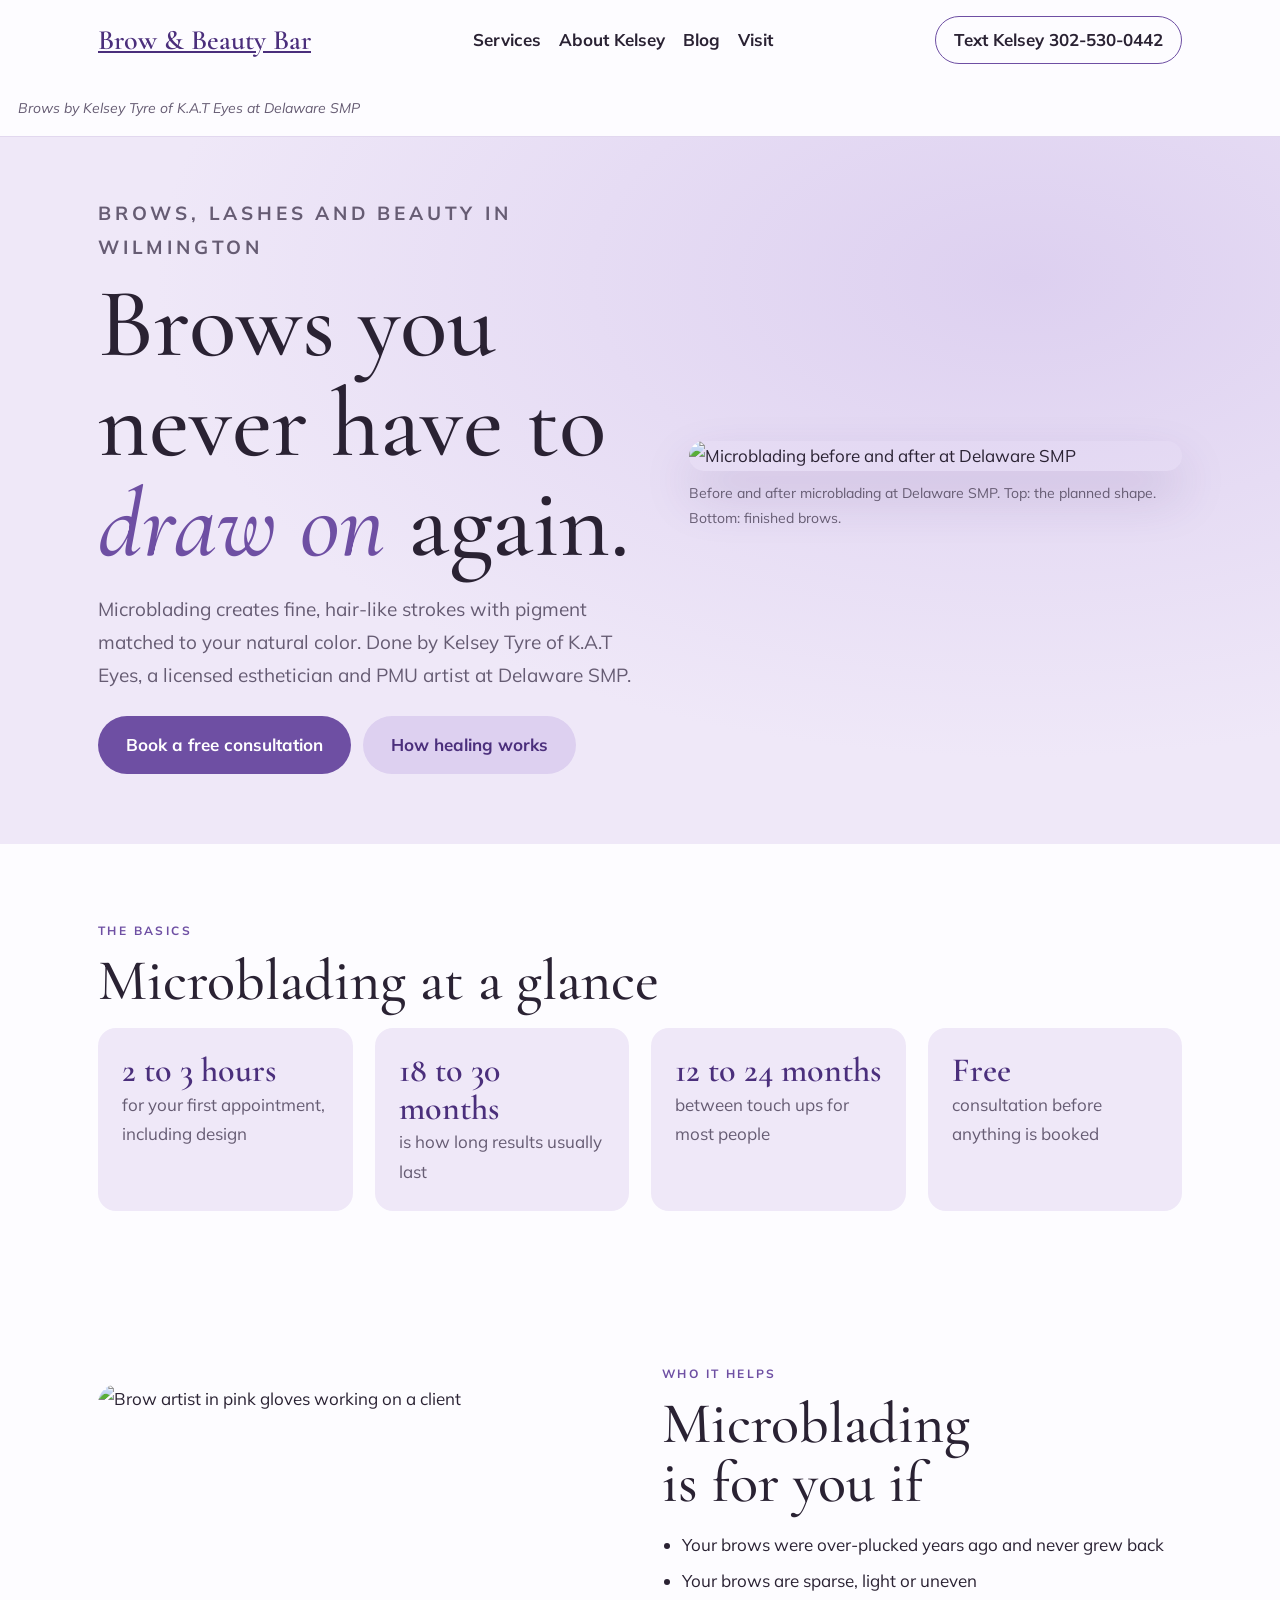
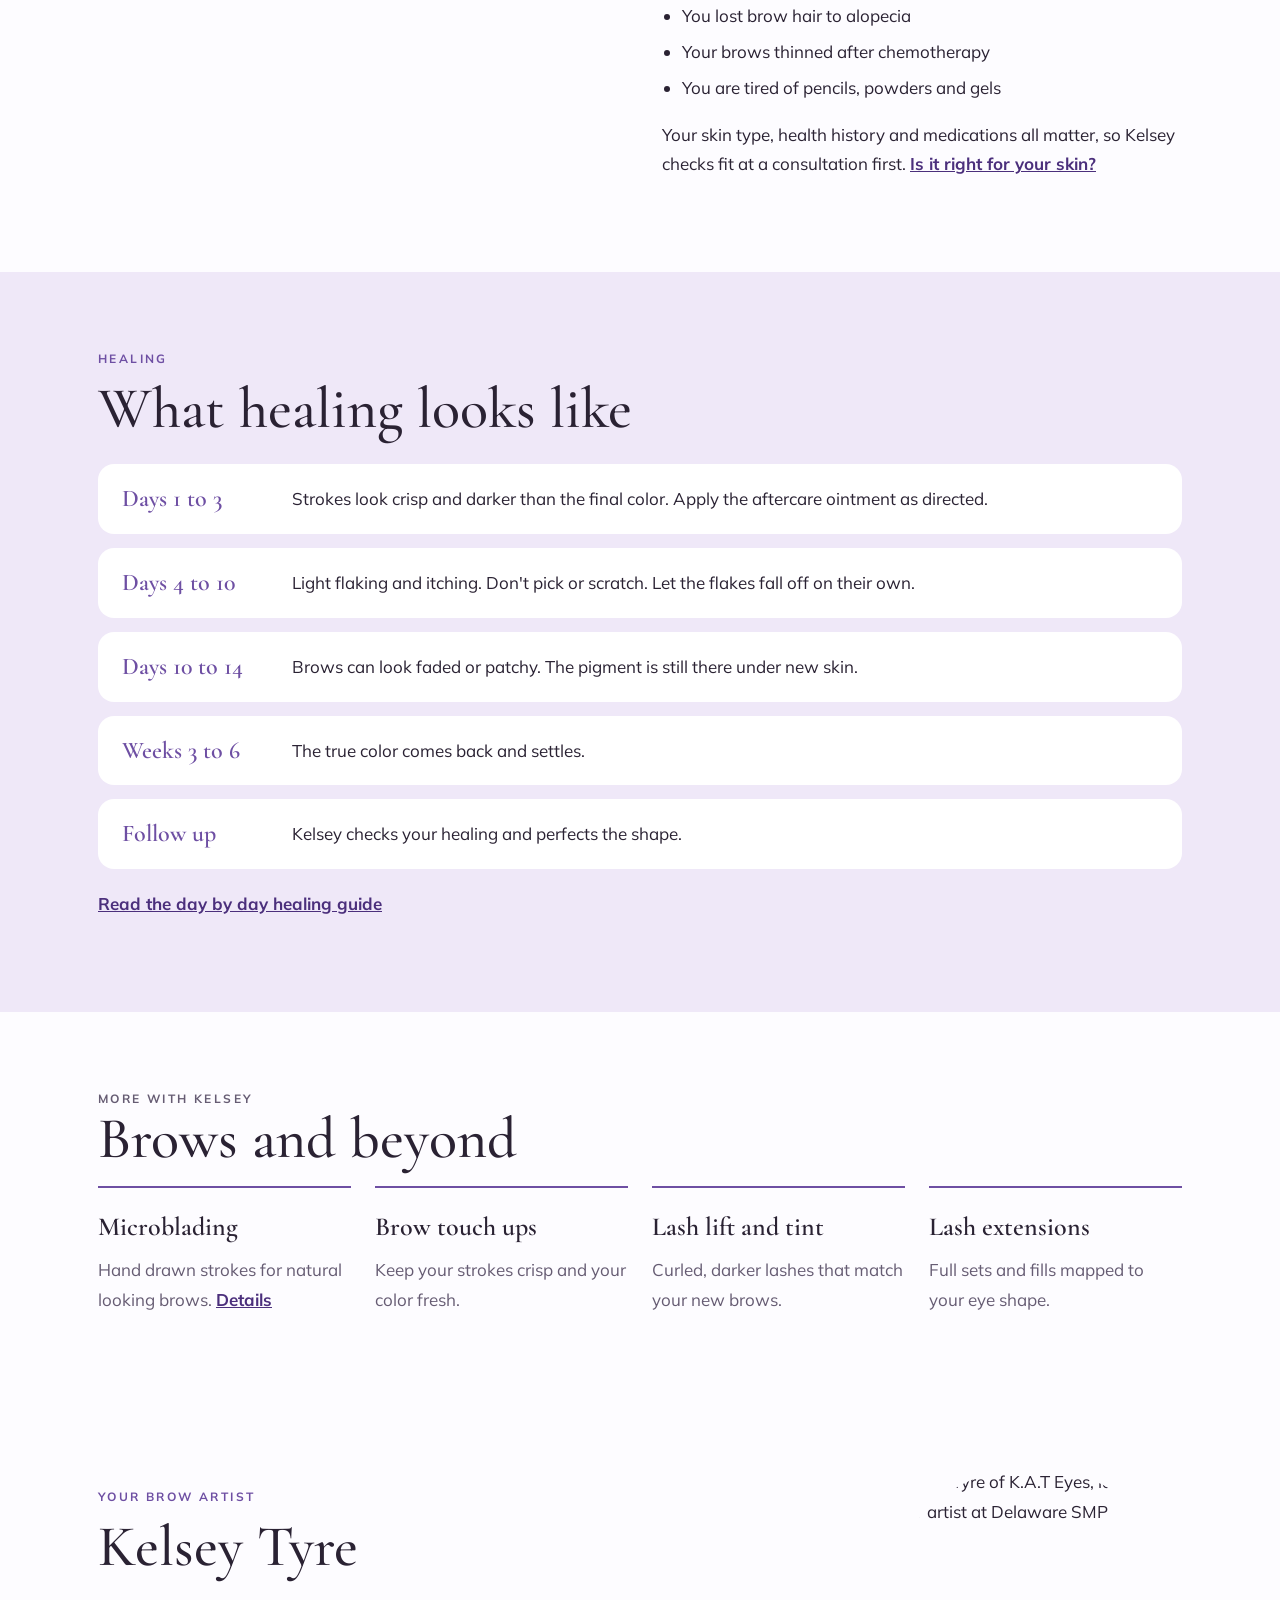
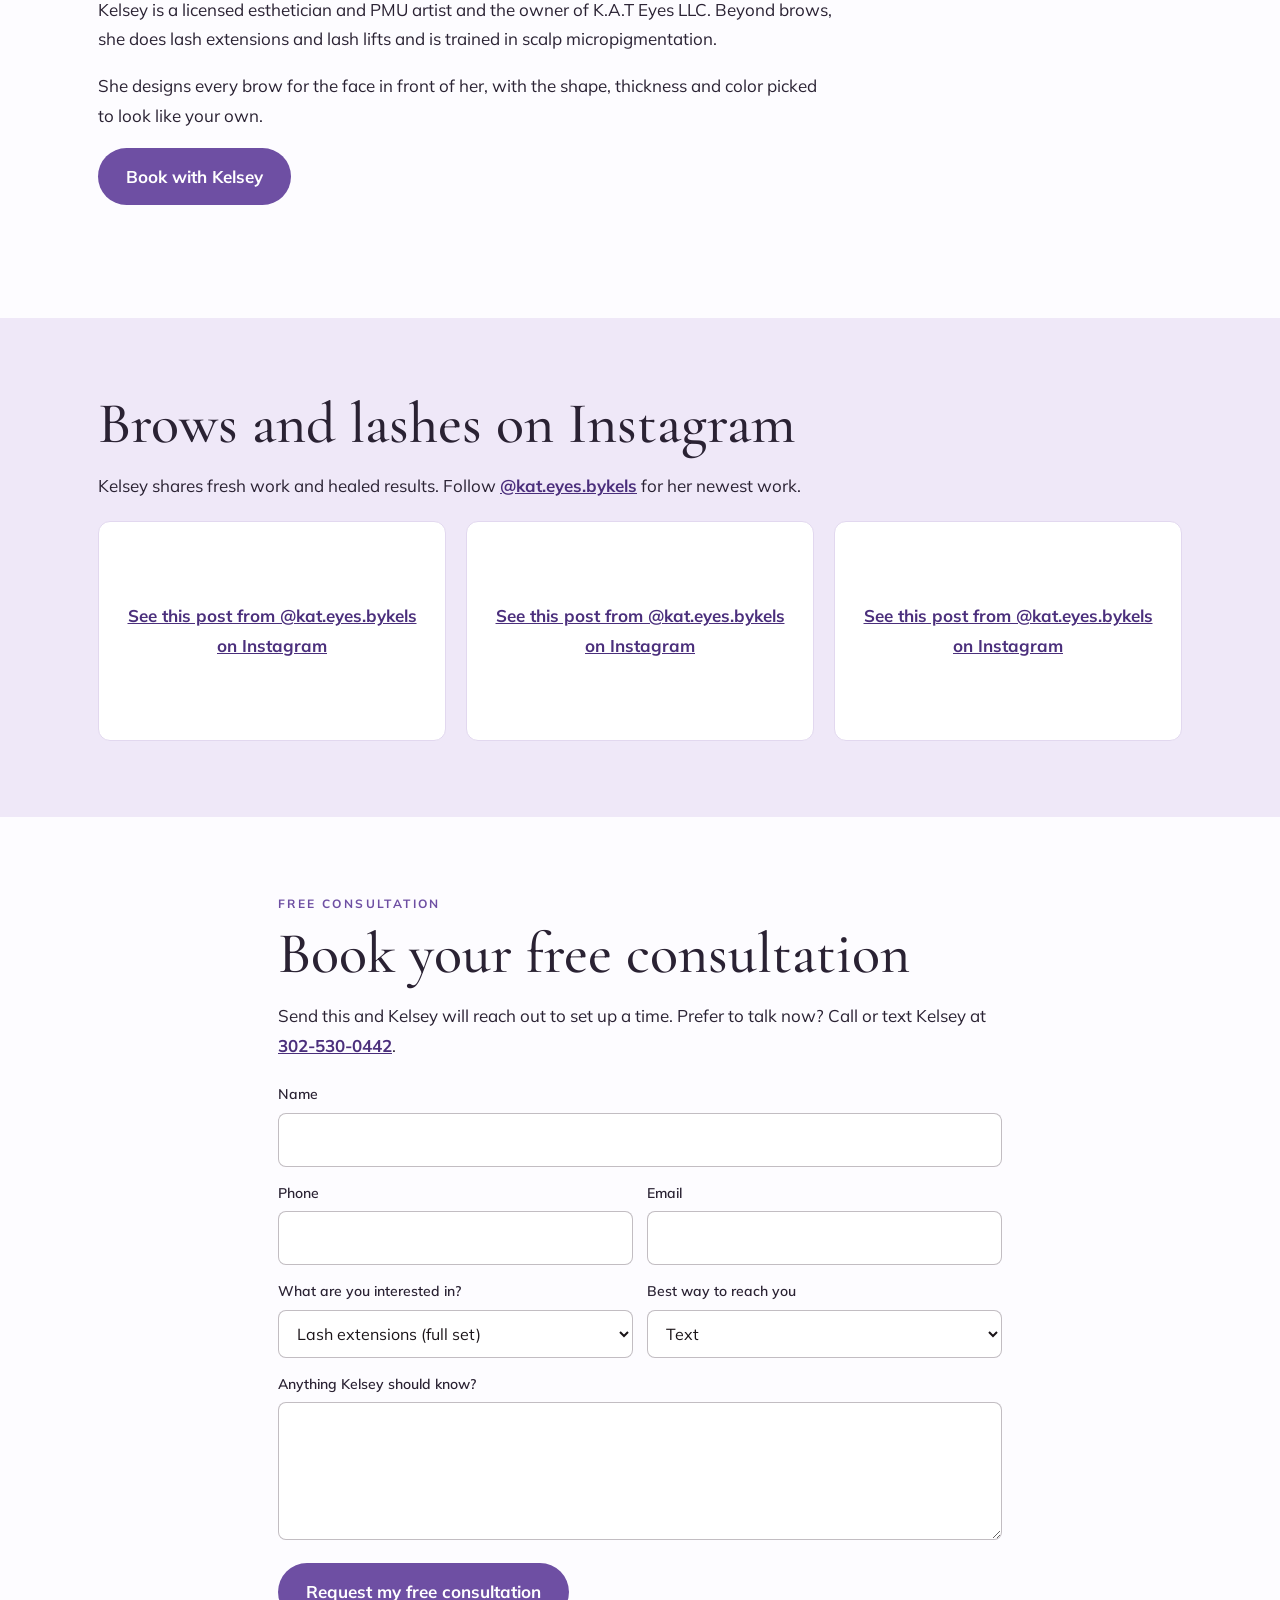
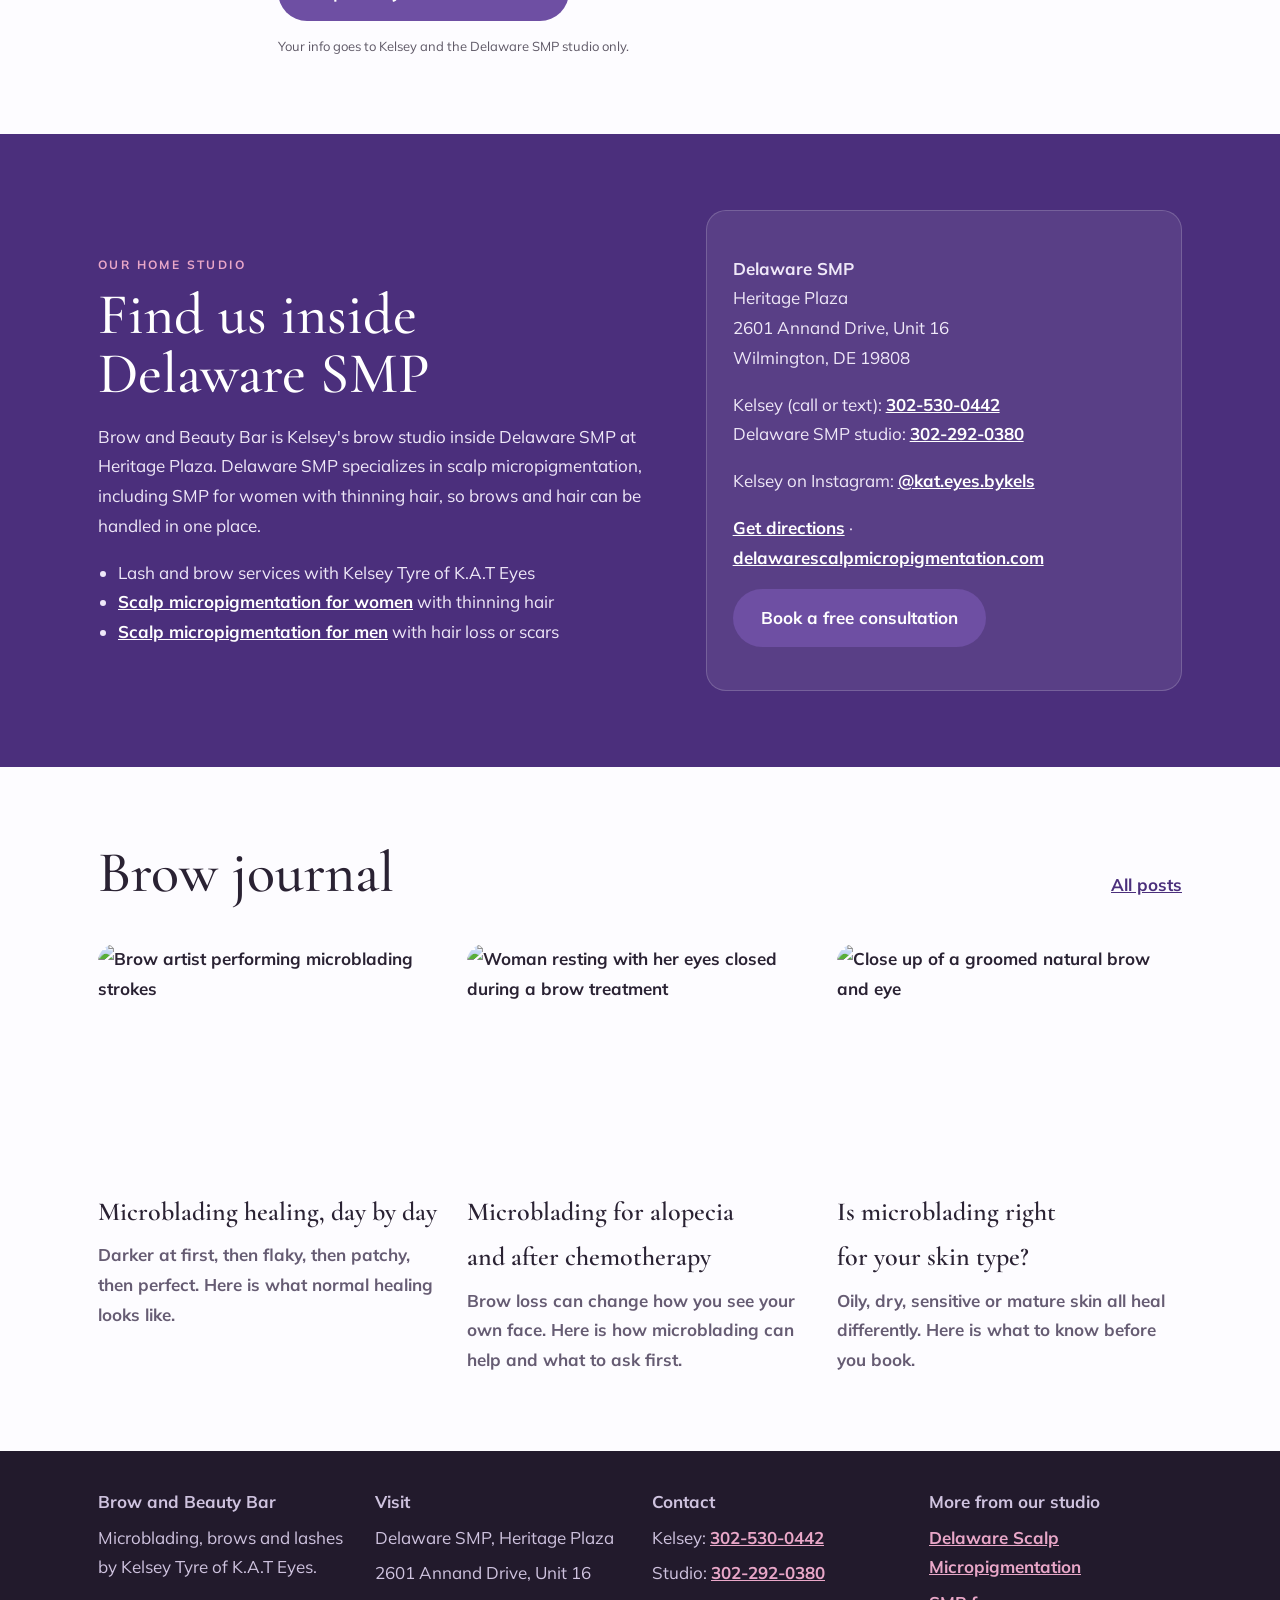
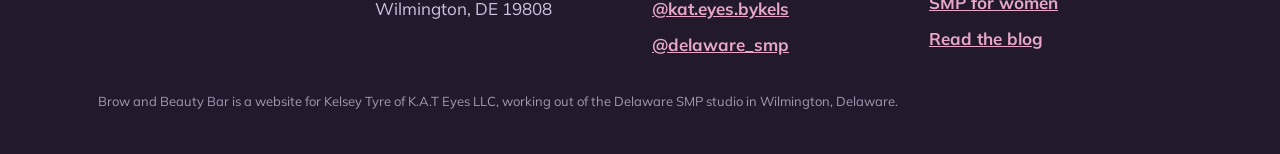
==== index.html @ 6da03de3 "Skip FormSubmit captcha step so leads send in one click Co-Authored-By: Claude Opus 5.5 <noreply@ant" ====
<!doctype html>
<html lang="en">
<head>
<meta charset="utf-8">
<meta name="viewport" content="width=device-width, initial-scale=1, viewport-fit=cover">
<title>Brow and Beauty Bar | Microblading in Wilmington, DE</title>
<meta name="description" content="Microblading and brows by licensed esthetician and PMU artist Kelsey Tyre at Delaware SMP, Wilmington, DE. Before and after, healing timeline and free consultations.">
<link rel="canonical" href="https://browandbeautybar.org/">
<meta property="og:type" content="website">
<meta property="og:title" content="Brow and Beauty Bar | Microblading in Wilmington, DE">
<meta property="og:description" content="Microblading and brows by licensed esthetician and PMU artist Kelsey Tyre at Delaware SMP, Wilmington, DE. Before and after, healing timeline and free consultations.">
<meta property="og:url" content="https://browandbeautybar.org/">
<meta property="og:image" content="https://delawarescalpmicropigmentation.com/wp-content/uploads/2021/08/Microblading.png">
<link rel="preconnect" href="https://fonts.googleapis.com">
<link rel="preconnect" href="https://fonts.gstatic.com" crossorigin>
<link rel="stylesheet" href="https://fonts.googleapis.com/css2?family=Cormorant+Garamond:ital,wght@0,500;0,600;1,500&family=Mulish:wght@400;700&display=swap">
<link rel="stylesheet" href="style.css">
</head>
<body>
<a class="skip" href="#main">Skip to content</a>
<script type="application/ld+json">
{"@context":"https://schema.org","@type":"BeautySalon","name":"Brow and Beauty Bar","description":"Microblading and brow services by Kelsey Tyre at Delaware SMP in Wilmington, DE.","url":"https://browandbeautybar.org/","telephone":"+1-302-530-0442","image":"https://delawarescalpmicropigmentation.com/wp-content/uploads/2021/08/Microblading.png","address":{"@type":"PostalAddress","streetAddress":"2601 Annand Drive, Unit 16","addressLocality":"Wilmington","addressRegion":"DE","postalCode":"19808","addressCountry":"US"},"employee":{"@type":"Person","name":"Kelsey Tyre","jobTitle":"Licensed esthetician, lash and brow artist","sameAs":"https://www.instagram.com/kat.eyes.bykels/"},"parentOrganization":{"@type":"Organization","name":"Delaware Scalp Micropigmentation","url":"https://delawarescalpmicropigmentation.com/"},"sameAs":["https://www.instagram.com/kat.eyes.bykels/","https://www.instagram.com/delaware_smp/"]}
</script>
<header class="site-head">
<div class="wrap">
<a class="brand" href="index.html">Brow &amp; Beauty Bar</a>
<nav aria-label="Main">
<a href="index.html#services">Services</a>
<a href="index.html#kelsey">About Kelsey</a>
<a href="blog/index.html">Blog</a>
<a href="index.html#visit">Visit</a>
</nav>
<a class="head-cta" href="tel:+13025300442">Text Kelsey 302-530-0442</a>
</div>
<p class="tagline wrap">Brows by Kelsey Tyre of K.A.T Eyes at Delaware SMP</p>
</header>
<main id="main">
<section class="hero">
<div class="wrap">
<div>
<p class="eyebrow">Brows, lashes and beauty in Wilmington</p>
<h1>Brows you never have to <em>draw on</em> again.</h1>
<p>Microblading creates fine, hair-like strokes with pigment matched to your natural color. Done by Kelsey Tyre of K.A.T Eyes, a licensed esthetician and PMU artist at Delaware SMP.</p>
<div class="actions"><a class="btn" href="#book">Book a free consultation</a><a class="btn soft" href="#healing">How healing works</a></div>
</div>
<figure><img src="https://delawarescalpmicropigmentation.com/wp-content/uploads/2021/08/Microblading.png" alt="Microblading before and after at Delaware SMP" loading="lazy"><figcaption>Before and after microblading at Delaware SMP. Top: the planned shape. Bottom: finished brows.</figcaption></figure>
</div>
</section>

<section class="facts" id="services">
<div class="wrap">
<p class="eyebrow">The basics</p>
<h2>Microblading at a glance</h2>
<div class="grid">
<div><b>2 to 3 hours</b><span>for your first appointment, including design</span></div>
<div><b>18 to 30 months</b><span>is how long results usually last</span></div>
<div><b>12 to 24 months</b><span>between touch ups for most people</span></div>
<div><b>Free</b><span>consultation before anything is booked</span></div>
</div>
</div>
</section>

<section class="who">
<div class="wrap">
<img src="https://images.pexels.com/photos/18809795/pexels-photo-18809795.jpeg?auto=compress&cs=tinysrgb&w=900" alt="Brow artist in pink gloves working on a client" loading="lazy">
<div>
<p class="eyebrow">Who it helps</p>
<h2>Microblading is for you if</h2>
<ul>
<li>Your brows were over-plucked years ago and never grew back</li>
<li>Your brows are sparse, light or uneven</li>
<li>You lost brow hair to alopecia</li>
<li>Your brows thinned after chemotherapy</li>
<li>You are tired of pencils, powders and gels</li>
</ul>
<p>Your skin type, health history and medications all matter, so Kelsey checks fit at a consultation first. <a href="blog/is-microblading-right-for-your-skin-type.html">Is it right for your skin?</a></p>
</div>
</div>
</section>

<section class="heal" id="healing">
<div class="wrap">
<p class="eyebrow">Healing</p>
<h2>What healing looks like</h2>
<ol class="timeline">
<li><b>Days 1 to 3</b><span>Strokes look crisp and darker than the final color. Apply the aftercare ointment as directed.</span></li>
<li><b>Days 4 to 10</b><span>Light flaking and itching. Don't pick or scratch. Let the flakes fall off on their own.</span></li>
<li><b>Days 10 to 14</b><span>Brows can look faded or patchy. The pigment is still there under new skin.</span></li>
<li><b>Weeks 3 to 6</b><span>The true color comes back and settles.</span></li>
<li><b>Follow up</b><span>Kelsey checks your healing and perfects the shape.</span></li>
</ol>
<p style="margin-top:20px"><a href="blog/microblading-healing-day-by-day.html">Read the day by day healing guide</a></p>
</div>
</section>

<section class="menu">
<div class="wrap">
<p class="eyebrow">More with Kelsey</p>
<h2>Brows and beyond</h2>
<div class="grid">
<div><h3>Microblading</h3><p>Hand drawn strokes for natural looking brows. <a href="https://delawarescalpmicropigmentation.com/microblading/">Details</a></p></div>
<div><h3>Brow touch ups</h3><p>Keep your strokes crisp and your color fresh.</p></div>
<div><h3>Lash lift and tint</h3><p>Curled, darker lashes that match your new brows.</p></div>
<div><h3>Lash extensions</h3><p>Full sets and fills mapped to your eye shape.</p></div>
</div>
</div>
</section>

<section class="kelsey" id="kelsey">
<div class="wrap">
<div>
<p class="eyebrow">Your brow artist</p>
<h2>Kelsey Tyre</h2>
<p>Kelsey is a licensed esthetician and PMU artist and the owner of K.A.T Eyes LLC. Beyond brows, she does lash extensions and lash lifts and is trained in scalp micropigmentation.</p>
<p>She designs every brow for the face in front of her, with the shape, thickness and color picked to look like your own.</p>
<p><a class="btn" href="#book">Book with Kelsey</a></p>
</div>
<img src="https://delawarescalpmicropigmentation.com/wp-content/uploads/2023/03/Kelsey-Bio-Pic.jpeg" alt="Kelsey Tyre of K.A.T Eyes, lash and brow artist at Delaware SMP" loading="lazy">
</div>
</section>

<section class="ig" aria-labelledby="ig-h">
<div class="wrap">
<h2 id="ig-h">Brows and lashes on Instagram</h2>
<p>Kelsey shares fresh work and healed results. Follow <a href="https://www.instagram.com/kat.eyes.bykels/">@kat.eyes.bykels</a> for her newest work.</p>
<div class="ig-grid"><div><blockquote class="instagram-media" data-instgrm-permalink="https://www.instagram.com/kat.eyes.bykels/p/Cqdby0kuIus/" data-instgrm-version="14"><a href="https://www.instagram.com/kat.eyes.bykels/p/Cqdby0kuIus/">See this post from @kat.eyes.bykels on Instagram</a></blockquote></div><div><blockquote class="instagram-media" data-instgrm-permalink="https://www.instagram.com/kat.eyes.bykels/reel/DMvOUnyMN-T/" data-instgrm-version="14"><a href="https://www.instagram.com/kat.eyes.bykels/reel/DMvOUnyMN-T/">See this post from @kat.eyes.bykels on Instagram</a></blockquote></div><div><blockquote class="instagram-media" data-instgrm-permalink="https://www.instagram.com/kat.eyes.bykels/reel/DL7PXOgMq_0/" data-instgrm-version="14"><a href="https://www.instagram.com/kat.eyes.bykels/reel/DL7PXOgMq_0/">See this post from @kat.eyes.bykels on Instagram</a></blockquote></div></div>
</div>
</section>
<script async src="https://www.instagram.com/embed.js"></script>

<section class="book" id="book" aria-labelledby="book-h">
<div class="wrap narrow">
<p class="eyebrow">Free consultation</p>
<h2 id="book-h">Book your free consultation</h2>
<p>Send this and Kelsey will reach out to set up a time. Prefer to talk now? Call or text Kelsey at <a href="tel:+13025300442">302-530-0442</a>.</p>
<form class="book-form" action="https://formsubmit.co/delawaresmp@gmail.com" method="POST">
<input type="hidden" name="_subject" value="New consult request from browandbeautybar.org">
<input type="hidden" name="_cc" value="kat.eyes.bykels@gmail.com">
<input type="hidden" name="_template" value="table">
<input type="hidden" name="_captcha" value="false">
<input type="hidden" name="_next" value="https://browandbeautybar.org/thanks.html">
<input type="hidden" name="Website" value="browandbeautybar.org">
<input type="hidden" name="Came from" class="src" value="Direct or unknown">
<input type="hidden" name="Page" class="pg" value="">
<input type="text" name="_honey" class="hp" tabindex="-1" autocomplete="off" aria-hidden="true">
<div class="row"><label for="f-name">Name</label><input id="f-name" name="Name" required autocomplete="name"></div>
<div class="row two"><div><label for="f-phone">Phone</label><input id="f-phone" name="Phone" type="tel" required autocomplete="tel"></div>
<div><label for="f-email">Email</label><input id="f-email" name="email" type="email" required autocomplete="email"></div></div>
<div class="row two"><div><label for="f-svc">What are you interested in?</label><select id="f-svc" name="Service"><option>Lash extensions (full set)</option><option>Lash fill</option><option>Lash lift and tint</option><option>Microblading or brows</option><option>Scalp micropigmentation</option><option>Not sure yet</option></select></div>
<div><label for="f-pref">Best way to reach you</label><select id="f-pref" name="Contact preference"><option>Text</option><option>Call</option><option>Email</option></select></div></div>
<div class="row"><label for="f-msg">Anything Kelsey should know?</label><textarea id="f-msg" name="Message" rows="4"></textarea></div>
<button class="btn" type="submit">Request my free consultation</button>
<p class="fine">Your info goes to Kelsey and the Delaware SMP studio only.</p>
</form>
<script>
(function(){try{var f=document.querySelector('.book-form');if(!f)return;var q=new URLSearchParams(location.search),r=document.referrer,src='Direct or unknown';
if(q.get('utm_source'))src=q.get('utm_source')+(q.get('utm_campaign')?' / '+q.get('utm_campaign'):'');
else if(r){var h=new URL(r).hostname.replace(/^www\./,'');if(h!==location.hostname.replace(/^www\./,''))src=/google\./.test(h)?'Google search':/instagram\./.test(h)?'Instagram':/facebook\.|fb\./.test(h)?'Facebook':/bing\./.test(h)?'Bing':h;}
try{var saved=sessionStorage.getItem('lead_src');if(saved&&src==='Direct or unknown')src=saved;else sessionStorage.setItem('lead_src',src);}catch(e){}
f.querySelector('.src').value=src;f.querySelector('.pg').value=location.href.split('#')[0];}catch(e){}})();
</script>
</div>
</section>
<section class="smp-block" id="visit" aria-labelledby="smp-h">
<div class="wrap">
<div>
<p class="eyebrow">Our home studio</p>
<h2 id="smp-h">Find us inside Delaware SMP</h2>
<p>Brow and Beauty Bar is Kelsey's brow studio inside Delaware SMP at Heritage Plaza. Delaware SMP specializes in scalp micropigmentation, including SMP for women with thinning hair, so brows and hair can be handled in one place.</p>
<ul>
<li>Lash and brow services with Kelsey Tyre of K.A.T Eyes</li>
<li><a href="https://delawarescalpmicropigmentation.com/scalp-micropigmentation-for-women/">Scalp micropigmentation for women</a> with thinning hair</li>
<li><a href="https://delawarescalpmicropigmentation.com/">Scalp micropigmentation for men</a> with hair loss or scars</li>
</ul>
</div>
<div class="smp-card">
<p><strong>Delaware SMP</strong><br>Heritage Plaza<br>2601 Annand Drive, Unit 16<br>Wilmington, DE 19808</p>
<p>Kelsey (call or text): <a href="tel:+13025300442">302-530-0442</a><br>Delaware SMP studio: <a href="tel:+13022920380">302-292-0380</a></p>
<p>Kelsey on Instagram: <a href="https://www.instagram.com/kat.eyes.bykels/">@kat.eyes.bykels</a></p>
<p><a href="https://www.google.com/maps/search/?api=1&query=2601+Annand+Drive+Unit+16+Wilmington+DE+19808">Get directions</a> · <a href="https://delawarescalpmicropigmentation.com/">delawarescalpmicropigmentation.com</a></p>
<p><a class="btn" href="#book">Book a free consultation</a></p>
</div>
</div>
</section>

<section class="blog-teaser" aria-labelledby="blog-h">
<div class="wrap">
<div class="teaser-head"><h2 id="blog-h">Brow journal</h2><a href="blog/index.html">All posts</a></div>
<div class="post-list"><a class="post-card" href="blog/microblading-healing-day-by-day.html"><img src="https://images.pexels.com/photos/8826403/pexels-photo-8826403.jpeg?auto=compress&cs=tinysrgb&w=1200" alt="Brow artist performing microblading strokes" loading="lazy"><h3>Microblading healing, day by day</h3><p>Darker at first, then flaky, then patchy, then perfect. Here is what normal healing looks like.</p></a><a class="post-card" href="blog/microblading-for-alopecia-and-after-chemo.html"><img src="https://images.pexels.com/photos/5178001/pexels-photo-5178001.jpeg?auto=compress&cs=tinysrgb&w=1200" alt="Woman resting with her eyes closed during a brow treatment" loading="lazy"><h3>Microblading for alopecia and after chemotherapy</h3><p>Brow loss can change how you see your own face. Here is how microblading can help and what to ask first.</p></a><a class="post-card" href="blog/is-microblading-right-for-your-skin-type.html"><img src="https://images.pexels.com/photos/3373743/pexels-photo-3373743.jpeg?auto=compress&cs=tinysrgb&w=1200" alt="Close up of a groomed natural brow and eye" loading="lazy"><h3>Is microblading right for your skin type?</h3><p>Oily, dry, sensitive or mature skin all heal differently. Here is what to know before you book.</p></a></div>
</div>
</section>

</main>
<footer class="site-foot">
<div class="wrap">
<div><p><strong>Brow and Beauty Bar</strong></p><p>Microblading, brows and lashes by Kelsey Tyre of K.A.T Eyes.</p></div>
<div><p><strong>Visit</strong></p><p>Delaware SMP, Heritage Plaza</p><p>2601 Annand Drive, Unit 16</p><p>Wilmington, DE 19808</p></div>
<div><p><strong>Contact</strong></p><p>Kelsey: <a href="tel:+13025300442">302-530-0442</a></p><p>Studio: <a href="tel:+13022920380">302-292-0380</a></p><p><a href="https://www.instagram.com/kat.eyes.bykels/">@kat.eyes.bykels</a></p><p><a href="https://www.instagram.com/delaware_smp/">@delaware_smp</a></p></div>
<div><p><strong>More from our studio</strong></p><p><a href="https://delawarescalpmicropigmentation.com/">Delaware Scalp Micropigmentation</a></p><p><a href="https://delawarescalpmicropigmentation.com/scalp-micropigmentation-for-women/">SMP for women</a></p><p><a href="blog/index.html">Read the blog</a></p></div>
<p class="legal">Brow and Beauty Bar is a website for Kelsey Tyre of K.A.T Eyes LLC, working out of the Delaware SMP studio in Wilmington, Delaware.</p>
</div>
</footer>
</body>
</html>
---- style.css ----
*{box-sizing:border-box}
html{scroll-behavior:smooth}
@media (prefers-reduced-motion:reduce){html{scroll-behavior:auto}}
body{margin:0}
img{max-width:100%;display:block}
a:focus-visible,button:focus-visible,summary:focus-visible{outline:3px solid currentColor;outline-offset:3px}
.wrap{max-width:1120px;margin:0 auto;padding-left:max(18px,env(safe-area-inset-left,0px));padding-right:max(18px,env(safe-area-inset-right,0px))}
.narrow{max-width:760px}
h1,h2,h3{text-wrap:balance}
.skip{position:absolute;left:-999px}.skip:focus{left:12px;top:12px;z-index:9;background:#fff;color:#000;padding:8px}
.site-head .wrap{display:flex;align-items:center;justify-content:space-between;gap:14px;flex-wrap:wrap;padding-block:16px}
.site-head nav{display:flex;gap:18px;flex-wrap:wrap}
.site-head nav a{text-decoration:none}
.instagram-media{margin:0!important;min-width:0!important;width:100%!important;max-width:100%!important}
blockquote.instagram-media{display:flex;align-items:center;justify-content:center;min-height:220px;padding:20px;text-align:center;border-radius:12px}
.smp-block .wrap{display:grid;grid-template-columns:1.2fr 1fr;gap:36px;align-items:center}
.smp-block .wrap>*{min-width:0}
.smp-block ul{margin:0;padding-left:20px}
@media(max-width:760px){.smp-block .wrap{grid-template-columns:1fr}}
.site-foot .wrap{display:grid;grid-template-columns:repeat(auto-fit,minmax(200px,1fr));gap:24px;padding-block:36px}
.site-foot p{margin:0 0 6px}
.site-foot .legal{grid-column:1/-1;font-size:13px;opacity:.75}
.post-list{display:grid;grid-template-columns:repeat(auto-fit,minmax(260px,1fr));gap:24px}
.post-card{display:flex;flex-direction:column;text-decoration:none;color:inherit}
.post-card img{width:100%;aspect-ratio:3/2;object-fit:cover}
.post-card h3{margin:14px 0 6px}
.post-card p{margin:0}
article.post{padding-block:48px 64px}
article.post .lead{font-size:1.15em}
article.post img.cover{width:100%;aspect-ratio:16/8;object-fit:cover;margin:24px 0}
article.post h2{margin-top:1.6em}
.crumbs{font-size:14px;margin-bottom:14px}
.book{scroll-margin-top:90px}
.book-form{display:grid;gap:14px;margin-top:22px}
.book-form .row.two{display:grid;grid-template-columns:1fr 1fr;gap:14px}
.book-form .row.two>div{min-width:0}
@media(max-width:600px){.book-form .row.two{grid-template-columns:1fr}}
.book-form label{display:block;font-size:14px;font-weight:600;margin-bottom:6px}
.book-form input,.book-form select,.book-form textarea{width:100%;font:inherit;font-size:16px;padding:12px 14px;border:1px solid rgba(120,110,120,.45);border-radius:8px;background:#fff;color:#1a1418}
.book-form button{border:0;cursor:pointer;justify-self:start;font:inherit;font-weight:700}
.book-form .fine{font-size:13px;opacity:.75;margin:0}
.hp{position:absolute!important;left:-9999px!important;height:1px;width:1px;opacity:0}

/* Layout: soft lavender editorial, before/after centerpiece, numbered healing timeline, airy white space */
:root{--lav:#efe8f8;--lav2:#ddd0f0;--violet:#6e4fa3;--violet2:#4b2f7c;--ink:#2a2233;--muted:#665c73;--white:#fdfcff;--line:#e2d8ef;--pink:#e9a7c8;
--display:"Cormorant Garamond",Georgia,serif;--body:"Mulish",system-ui,sans-serif}
body{background:var(--white);color:var(--ink);font:17px/1.75 var(--body)}
a{color:var(--violet2);font-weight:700}
.site-head{background:var(--white);border-bottom:1px solid var(--line)}
.site-head a{color:var(--ink)}
.brand{font:600 28px var(--display);color:var(--violet2)!important}
.head-cta{border:1px solid var(--violet);padding:8px 18px;border-radius:999px;text-decoration:none}
.tagline{margin:0;padding-bottom:12px;font-size:14px;color:var(--muted);font-style:italic}
.eyebrow{font-size:12px;letter-spacing:.2em;text-transform:uppercase;color:var(--violet);font-weight:700;margin:0 0 10px}
h1,h2{font-family:var(--display);font-weight:500;line-height:1.02;margin:0 0 18px}
h2{font-size:clamp(36px,5.4vw,58px)}
h3{font-family:var(--display);font-size:26px;font-weight:600;margin:0 0 6px}
.btn{display:inline-block;background:var(--violet);color:#fff;text-decoration:none;padding:14px 28px;border-radius:999px;font-weight:700}
.btn.soft{background:var(--lav2);color:var(--violet2)}
section{padding-block:76px}
.hero{background:radial-gradient(ellipse at 80% 20%,var(--lav2),transparent 60%),var(--lav);padding-block:60px 70px}
.hero .wrap{display:grid;grid-template-columns:1.1fr 1fr;gap:48px;align-items:center}
.hero .wrap>*{min-width:0}
.hero h1{font-size:clamp(48px,8vw,98px)}
.hero h1 em{color:var(--violet)}
.hero p{font-size:19px;max-width:32em;color:var(--muted)}
.hero .actions{display:flex;gap:12px;flex-wrap:wrap;margin-top:24px}
.hero figure{margin:0}
.hero figure img{width:100%;border-radius:20px;box-shadow:0 24px 50px rgba(75,47,124,.18)}
.hero figcaption{font-size:14px;color:var(--muted);margin-top:10px}
@media(max-width:820px){.hero .wrap{grid-template-columns:1fr}}
.facts .grid{display:grid;grid-template-columns:repeat(auto-fit,minmax(200px,1fr));gap:22px}
.facts .grid div{background:var(--lav);border-radius:18px;padding:24px}
.facts b{display:block;font:600 34px var(--display);color:var(--violet2);line-height:1.1}
.facts span{color:var(--muted)}
.who .wrap{display:grid;grid-template-columns:1fr 1fr;gap:44px;align-items:center}
.who .wrap>*{min-width:0}
.who img{width:100%;aspect-ratio:4/3;object-fit:cover;border-radius:20px}
.who ul{padding-left:20px;margin:0}
.who li{margin-bottom:6px}
@media(max-width:760px){.who .wrap{grid-template-columns:1fr}}
.heal{background:var(--lav)}
.timeline{list-style:none;padding:0;margin:26px 0 0;display:grid;gap:14px}
.timeline li{display:grid;grid-template-columns:150px 1fr;gap:20px;background:#fff;border-radius:16px;padding:20px 24px}
.timeline li>*{min-width:0}
.timeline b{font:600 24px var(--display);color:var(--violet)}
@media(max-width:560px){.timeline li{grid-template-columns:1fr;gap:4px}}
.menu .grid{display:grid;grid-template-columns:repeat(auto-fit,minmax(240px,1fr));gap:24px}
.menu .grid>div{border-top:2px solid var(--violet);padding-top:16px}
.menu p{margin:0;color:var(--muted)}
.kelsey .wrap{display:grid;grid-template-columns:1fr 300px;gap:48px;align-items:center}
.kelsey .wrap>*{min-width:0}
.kelsey img{width:100%;aspect-ratio:4/5;object-fit:cover;border-radius:200px 200px 20px 20px}
@media(max-width:720px){.kelsey .wrap{grid-template-columns:1fr}.kelsey img{max-width:280px}}
.ig{background:var(--lav)}
.ig-grid{display:grid;grid-template-columns:repeat(auto-fit,minmax(260px,1fr));gap:20px;margin-top:20px}
blockquote.instagram-media{background:#fff;border:1px solid var(--line)}
.smp-block{background:var(--violet2);color:#efe8f8}
.smp-block h2{color:#fff}
.smp-block .eyebrow{color:var(--pink)}
.smp-block a{color:#fff}
.smp-card{background:rgba(255,255,255,.08);border:1px solid rgba(255,255,255,.18);border-radius:20px;padding:26px}
.teaser-head{display:flex;justify-content:space-between;align-items:baseline;gap:12px;flex-wrap:wrap;margin-bottom:24px}
.post-card img{border-radius:18px}
.post-card h3{font-size:26px}
.post-card p{color:var(--muted)}
.blog-hero{background:var(--lav);padding-block:56px 46px}
.blog-hero h1{font-size:clamp(44px,7vw,80px)}
.site-foot{background:#221a2c;color:#cfc3df}
.site-foot a{color:var(--pink)}
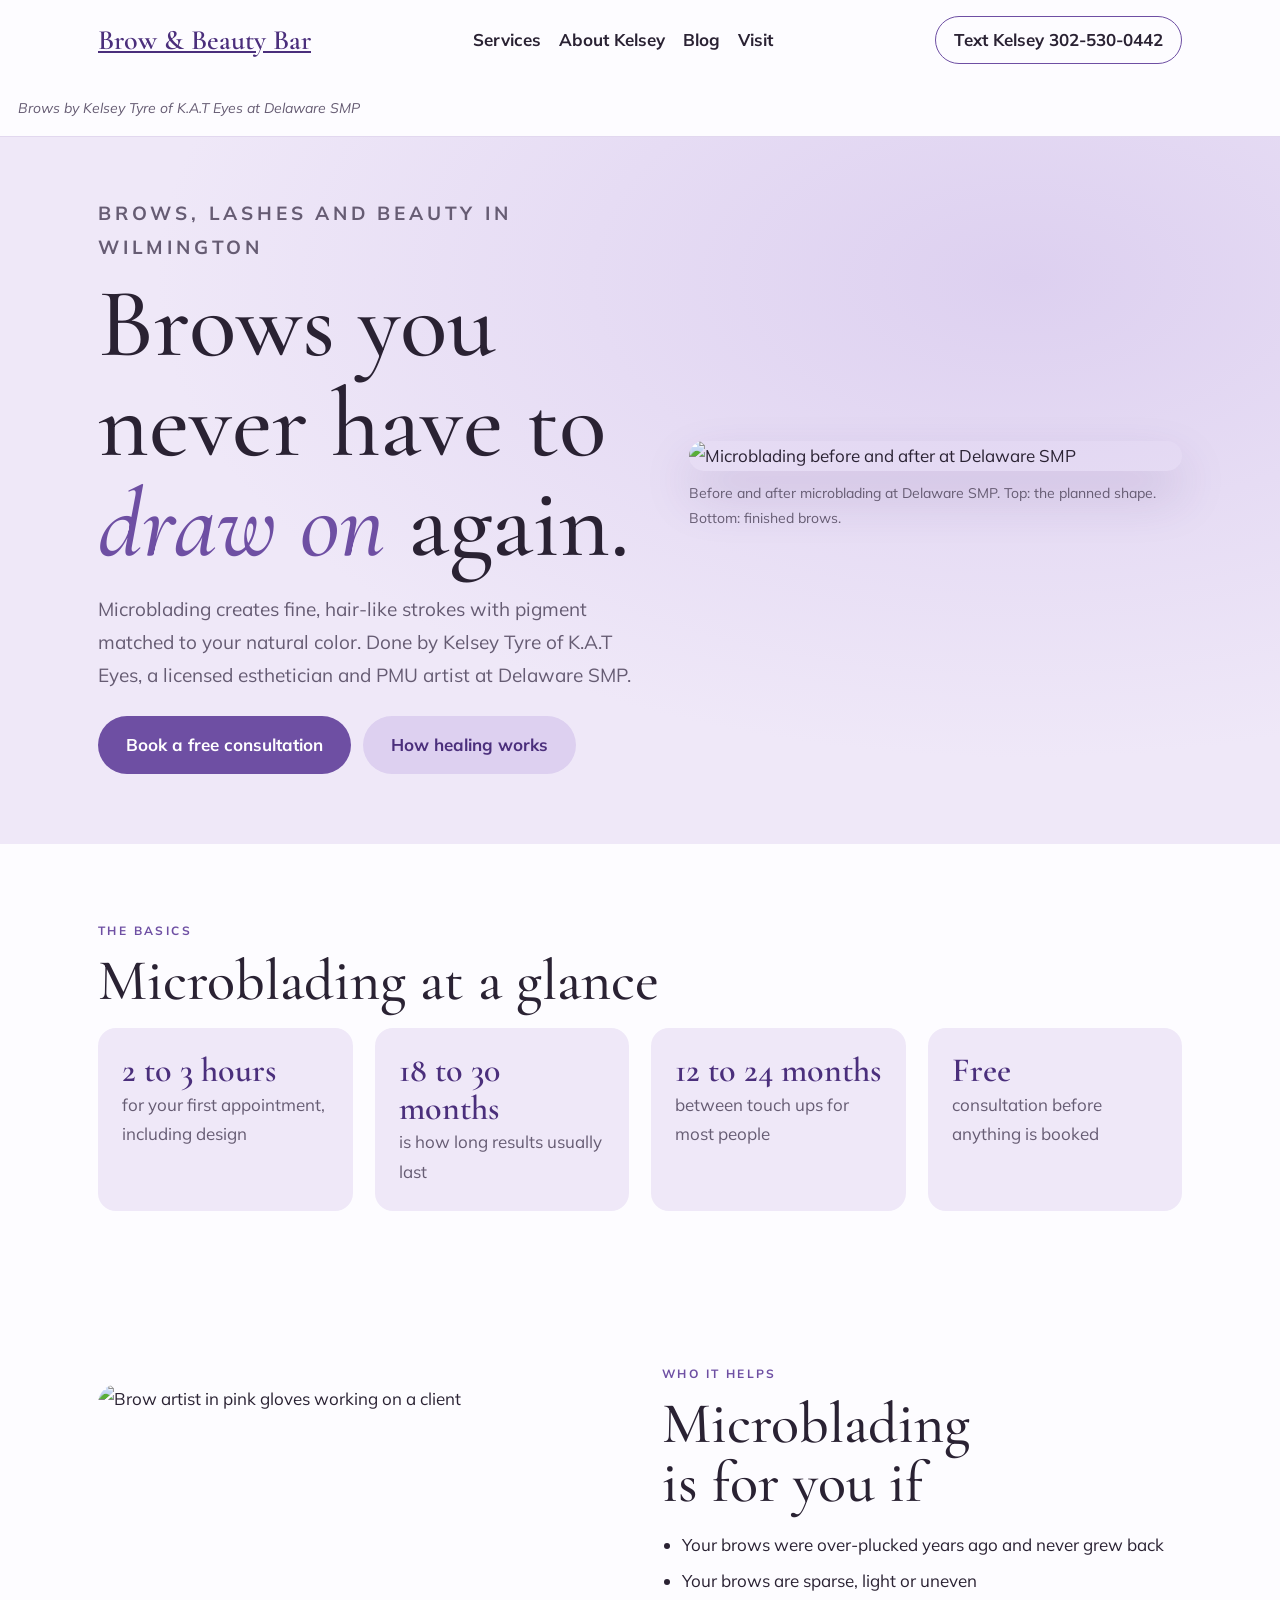
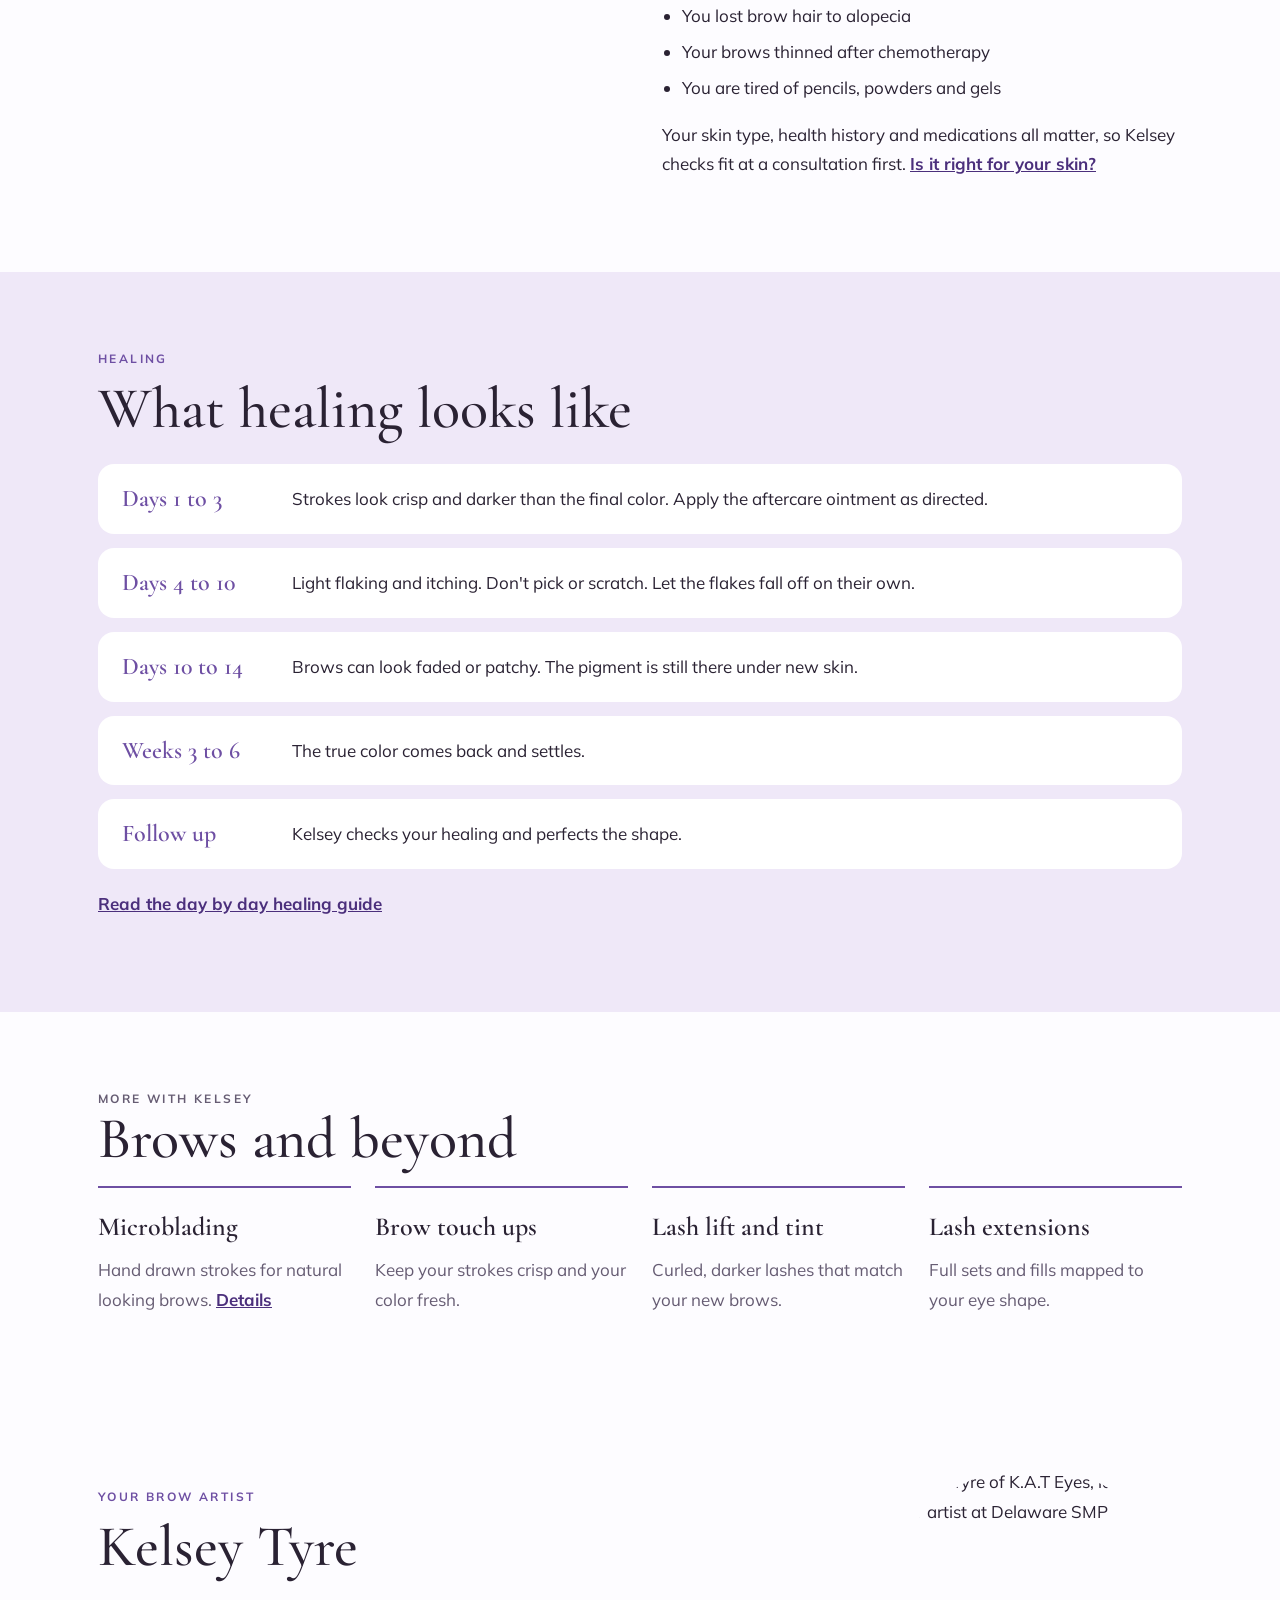
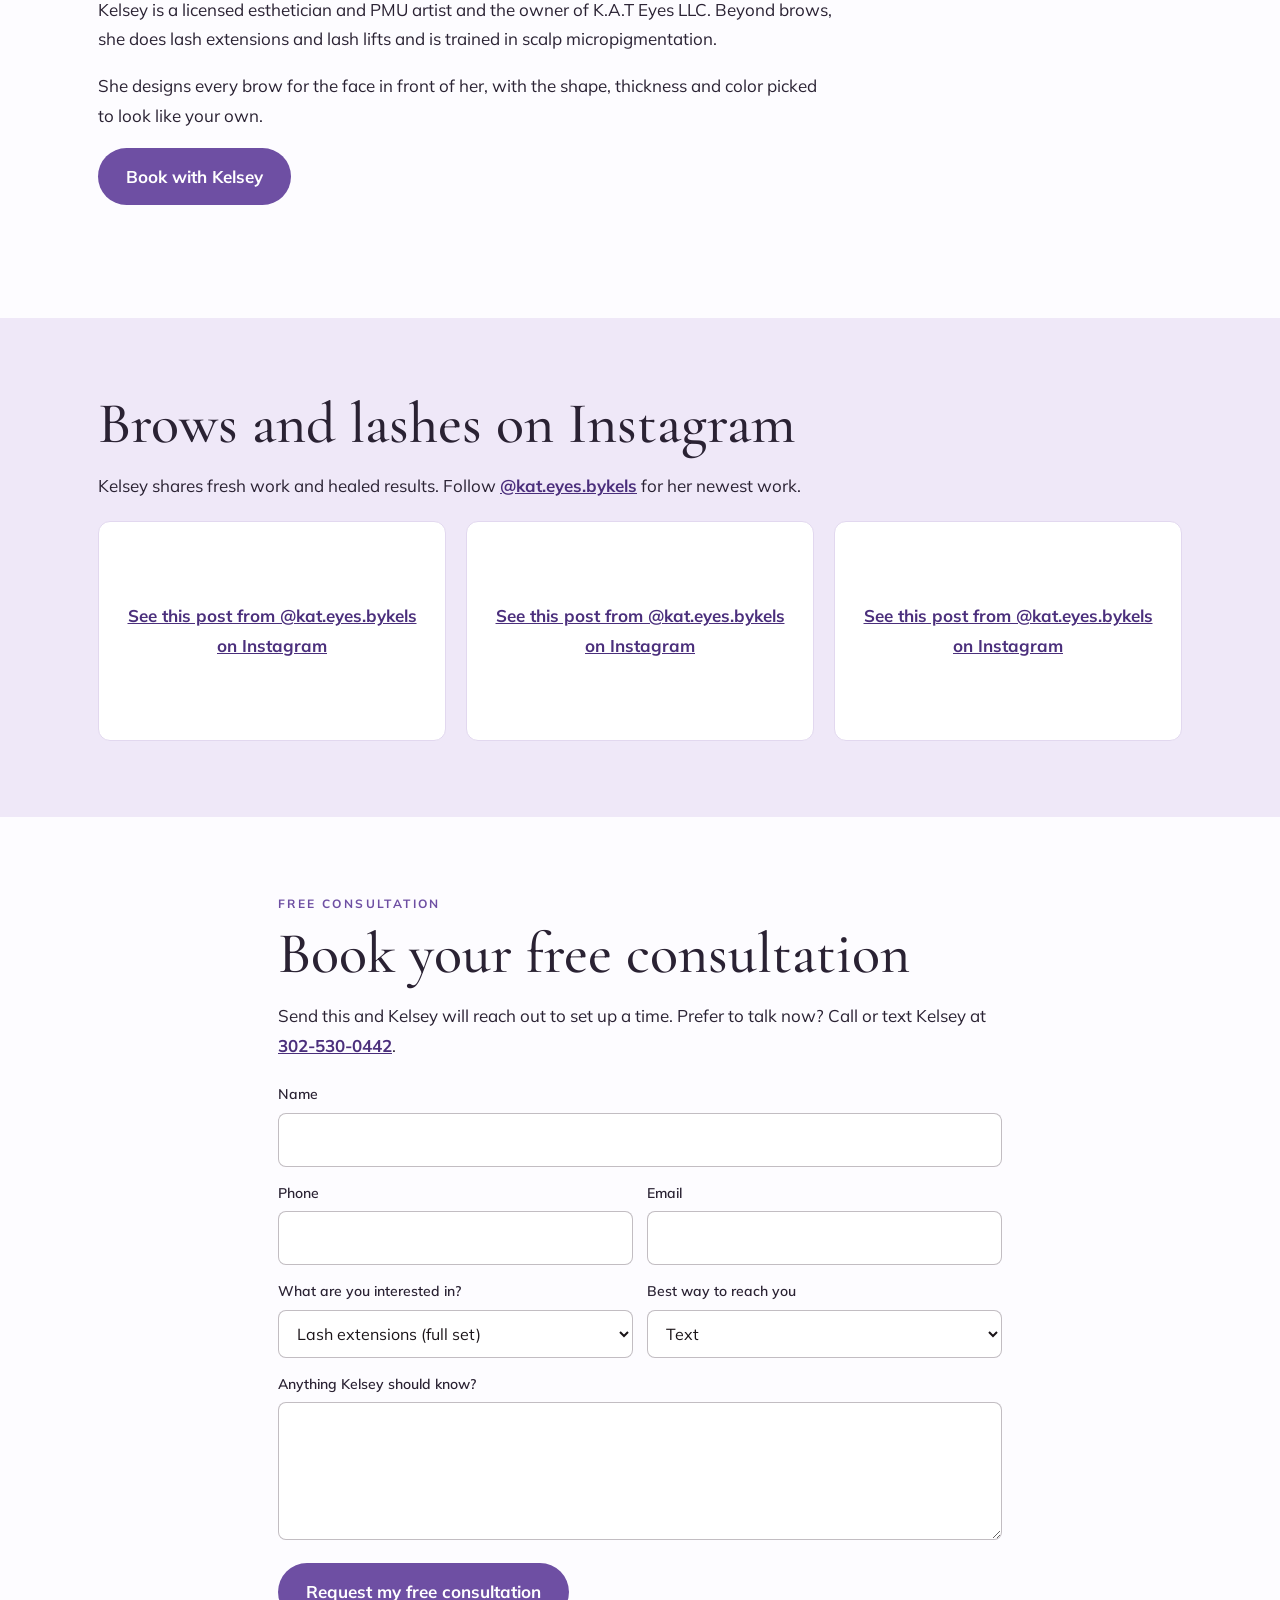
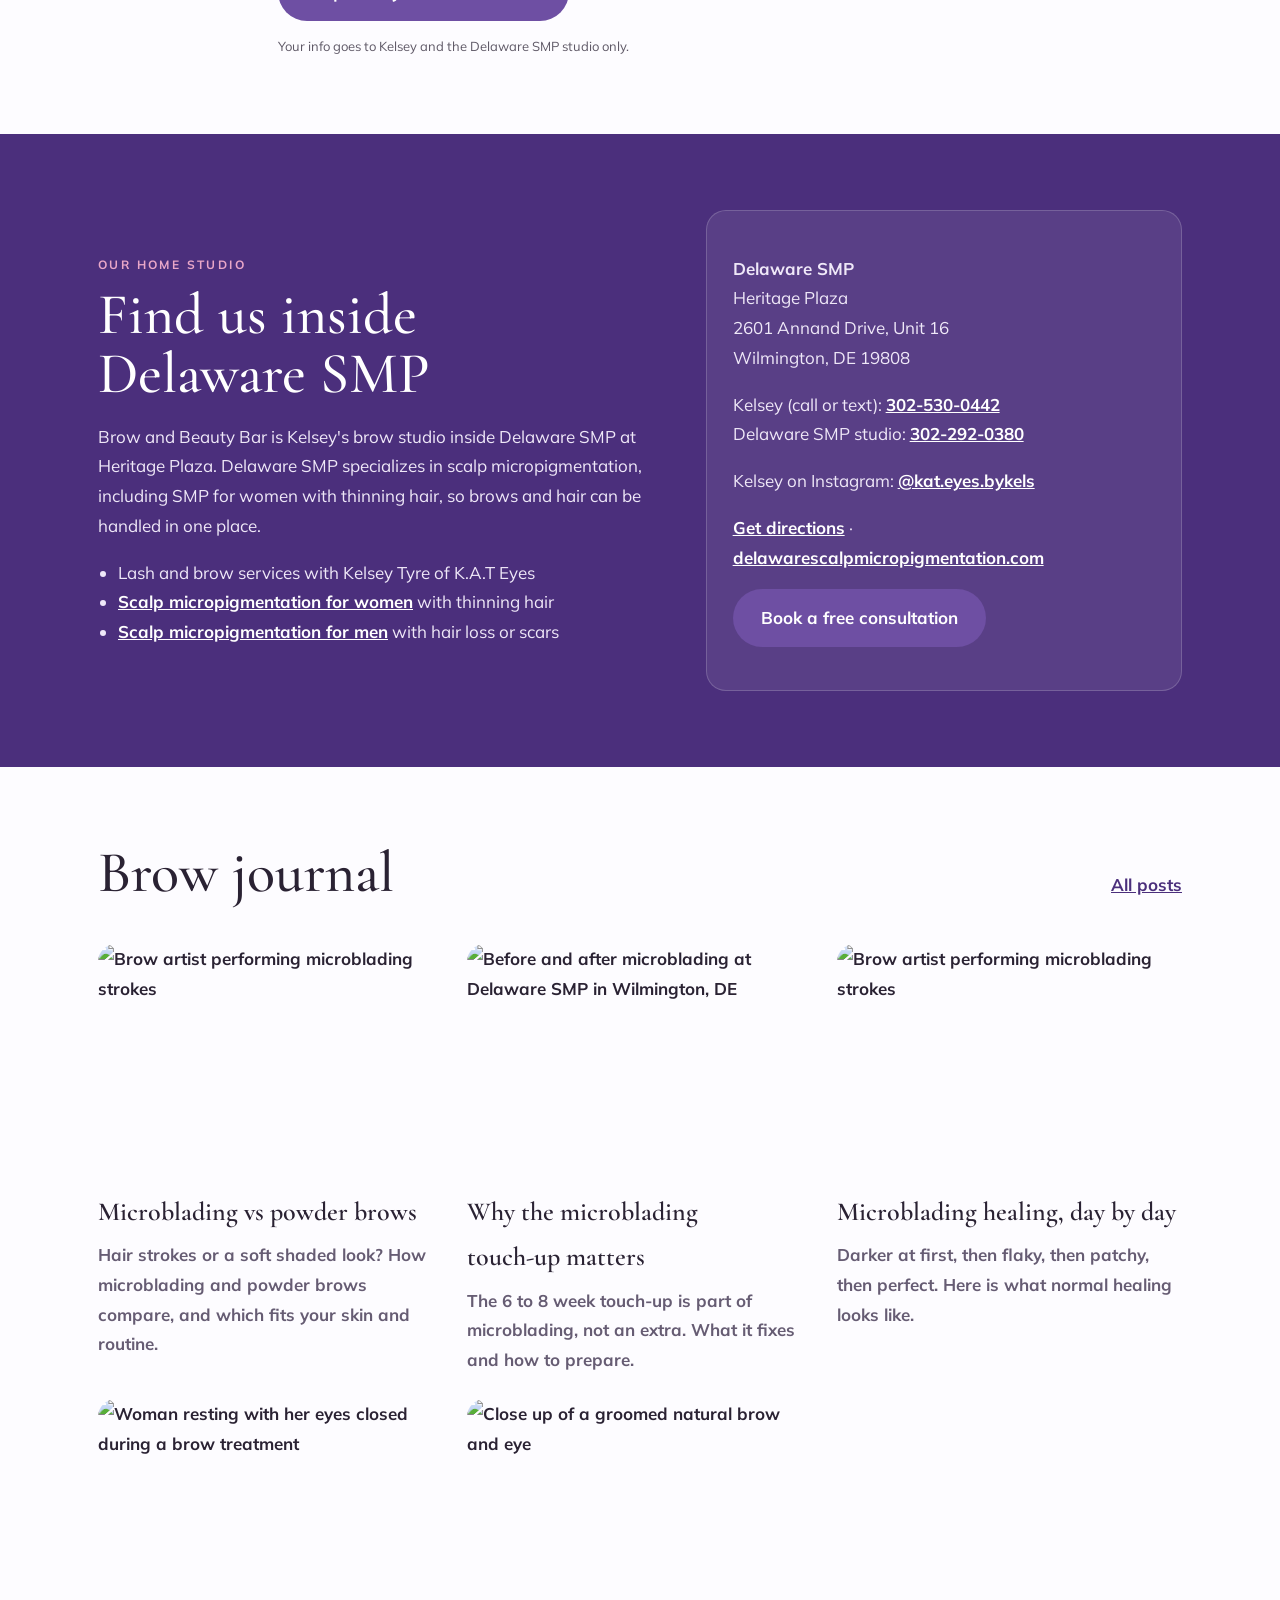
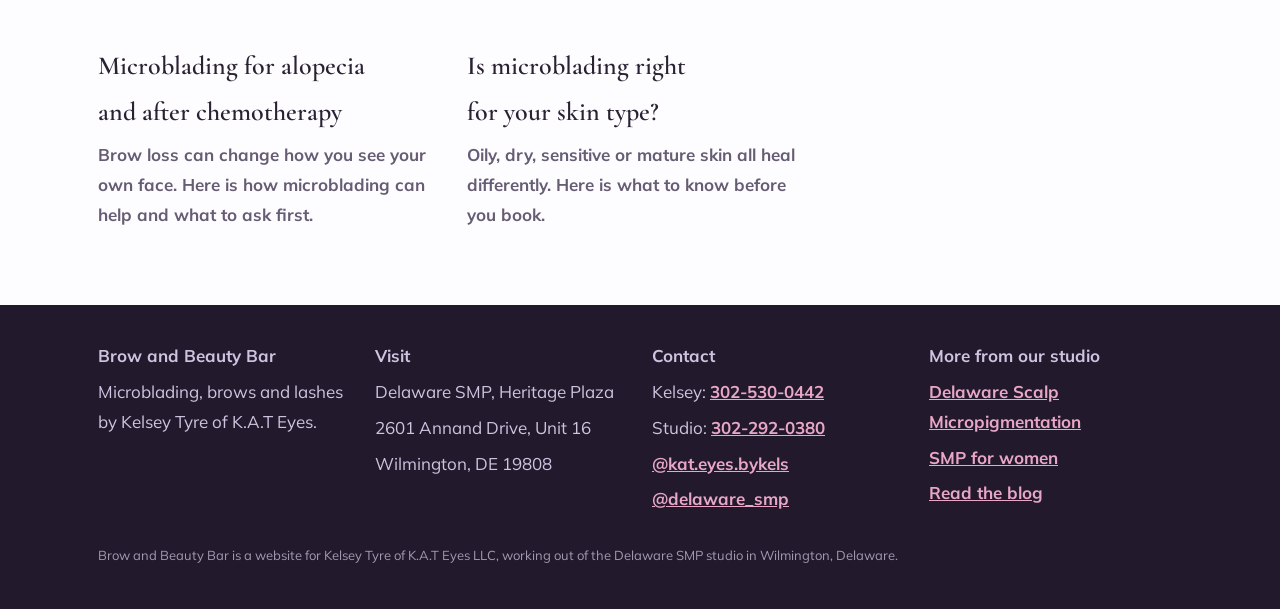
==== commit 5cbae372: "Add 2 new blog posts Co-Authored-By: Claude Opus 5.5 <noreply@anthropic.com> Claude-Session: https:/" ====
--- a/index.html
+++ b/index.html
@@ -186,7 +186,7 @@
 <section class="blog-teaser" aria-labelledby="blog-h">
 <div class="wrap">
 <div class="teaser-head"><h2 id="blog-h">Brow journal</h2><a href="blog/index.html">All posts</a></div>
-<div class="post-list"><a class="post-card" href="blog/microblading-healing-day-by-day.html"><img src="https://images.pexels.com/photos/8826403/pexels-photo-8826403.jpeg?auto=compress&cs=tinysrgb&w=1200" alt="Brow artist performing microblading strokes" loading="lazy"><h3>Microblading healing, day by day</h3><p>Darker at first, then flaky, then patchy, then perfect. Here is what normal healing looks like.</p></a><a class="post-card" href="blog/microblading-for-alopecia-and-after-chemo.html"><img src="https://images.pexels.com/photos/5178001/pexels-photo-5178001.jpeg?auto=compress&cs=tinysrgb&w=1200" alt="Woman resting with her eyes closed during a brow treatment" loading="lazy"><h3>Microblading for alopecia and after chemotherapy</h3><p>Brow loss can change how you see your own face. Here is how microblading can help and what to ask first.</p></a><a class="post-card" href="blog/is-microblading-right-for-your-skin-type.html"><img src="https://images.pexels.com/photos/3373743/pexels-photo-3373743.jpeg?auto=compress&cs=tinysrgb&w=1200" alt="Close up of a groomed natural brow and eye" loading="lazy"><h3>Is microblading right for your skin type?</h3><p>Oily, dry, sensitive or mature skin all heal differently. Here is what to know before you book.</p></a></div>
+<div class="post-list"><a class="post-card" href="blog/microblading-vs-powder-brows.html"><img src="https://images.pexels.com/photos/8826403/pexels-photo-8826403.jpeg?auto=compress&cs=tinysrgb&w=1200" alt="Brow artist performing microblading strokes" loading="lazy"><h3>Microblading vs powder brows</h3><p>Hair strokes or a soft shaded look? How microblading and powder brows compare, and which fits your skin and routine.</p></a><a class="post-card" href="blog/why-the-microblading-touch-up-matters.html"><img src="https://delawarescalpmicropigmentation.com/wp-content/uploads/2021/08/Microblading.png" alt="Before and after microblading at Delaware SMP in Wilmington, DE" loading="lazy"><h3>Why the microblading touch-up matters</h3><p>The 6 to 8 week touch-up is part of microblading, not an extra. What it fixes and how to prepare.</p></a><a class="post-card" href="blog/microblading-healing-day-by-day.html"><img src="https://images.pexels.com/photos/8826403/pexels-photo-8826403.jpeg?auto=compress&cs=tinysrgb&w=1200" alt="Brow artist performing microblading strokes" loading="lazy"><h3>Microblading healing, day by day</h3><p>Darker at first, then flaky, then patchy, then perfect. Here is what normal healing looks like.</p></a><a class="post-card" href="blog/microblading-for-alopecia-and-after-chemo.html"><img src="https://images.pexels.com/photos/5178001/pexels-photo-5178001.jpeg?auto=compress&cs=tinysrgb&w=1200" alt="Woman resting with her eyes closed during a brow treatment" loading="lazy"><h3>Microblading for alopecia and after chemotherapy</h3><p>Brow loss can change how you see your own face. Here is how microblading can help and what to ask first.</p></a><a class="post-card" href="blog/is-microblading-right-for-your-skin-type.html"><img src="https://images.pexels.com/photos/3373743/pexels-photo-3373743.jpeg?auto=compress&cs=tinysrgb&w=1200" alt="Close up of a groomed natural brow and eye" loading="lazy"><h3>Is microblading right for your skin type?</h3><p>Oily, dry, sensitive or mature skin all heal differently. Here is what to know before you book.</p></a></div>
 </div>
 </section>
 
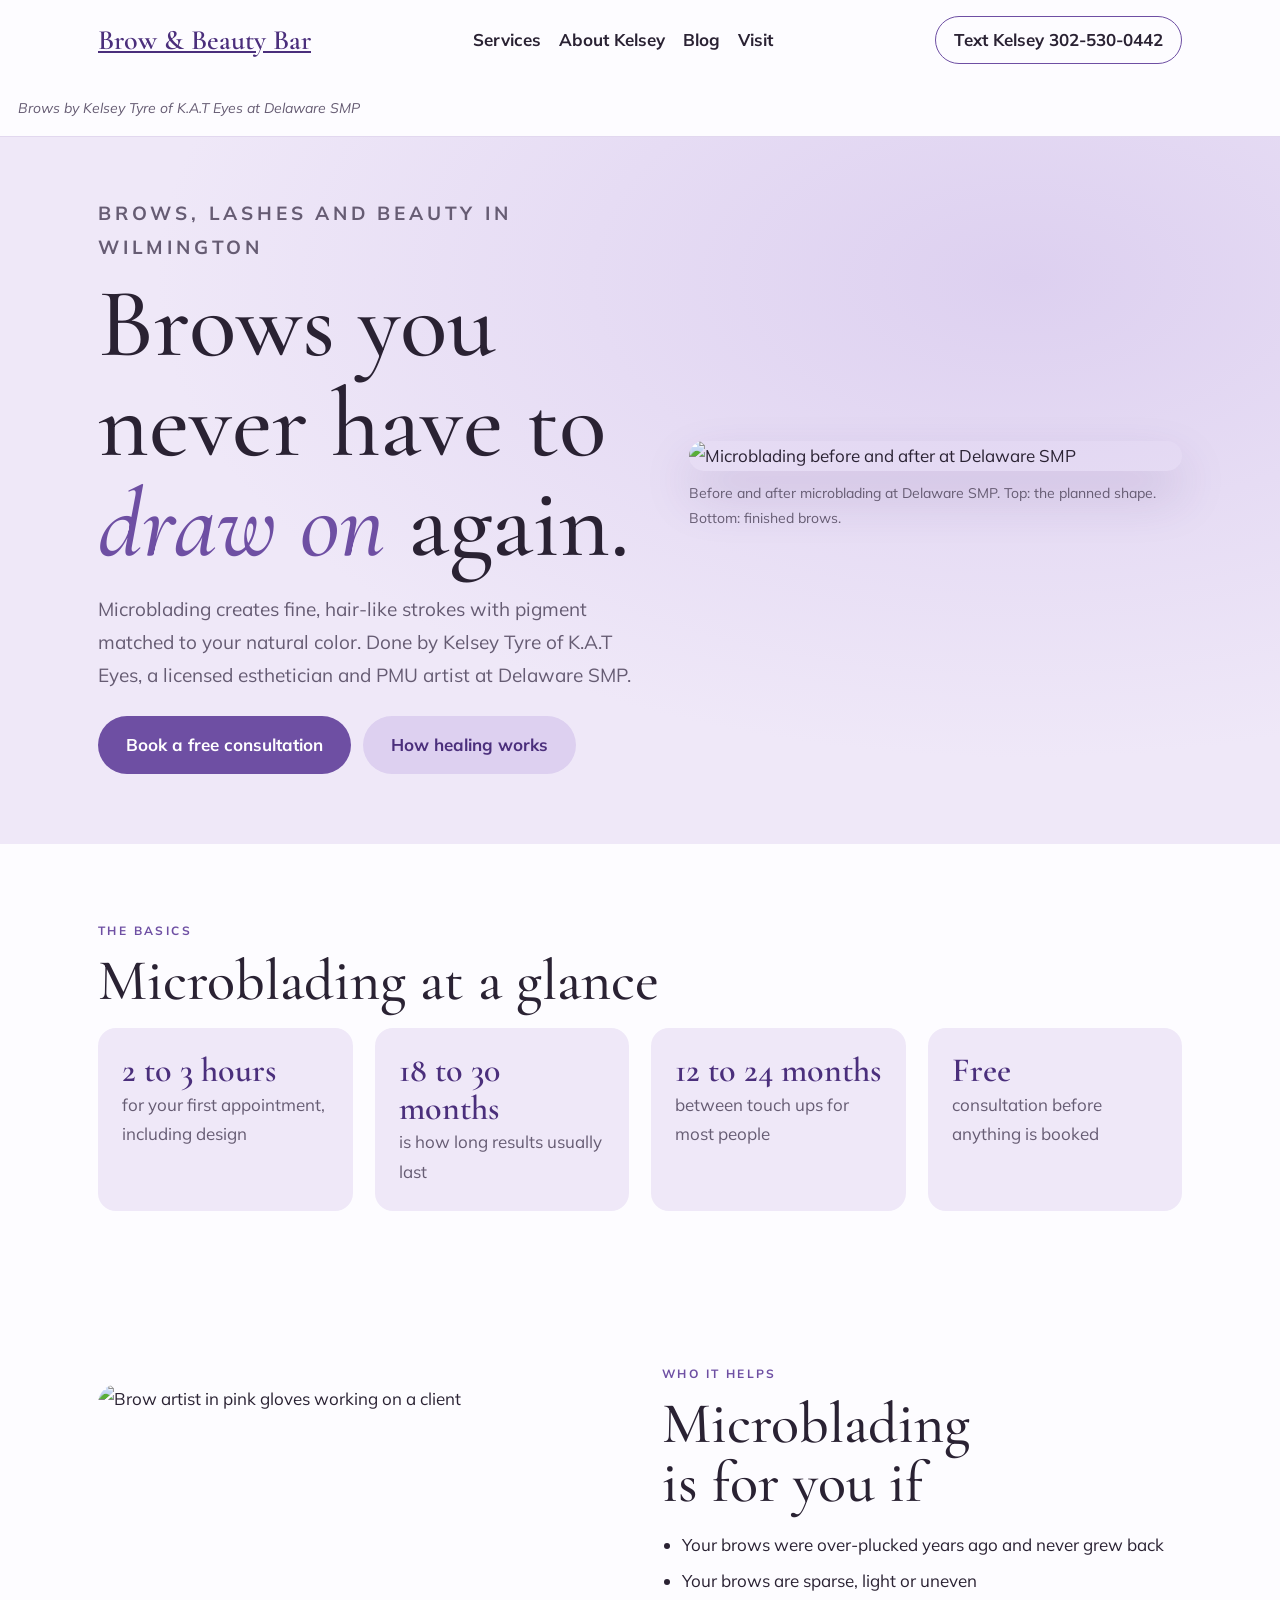
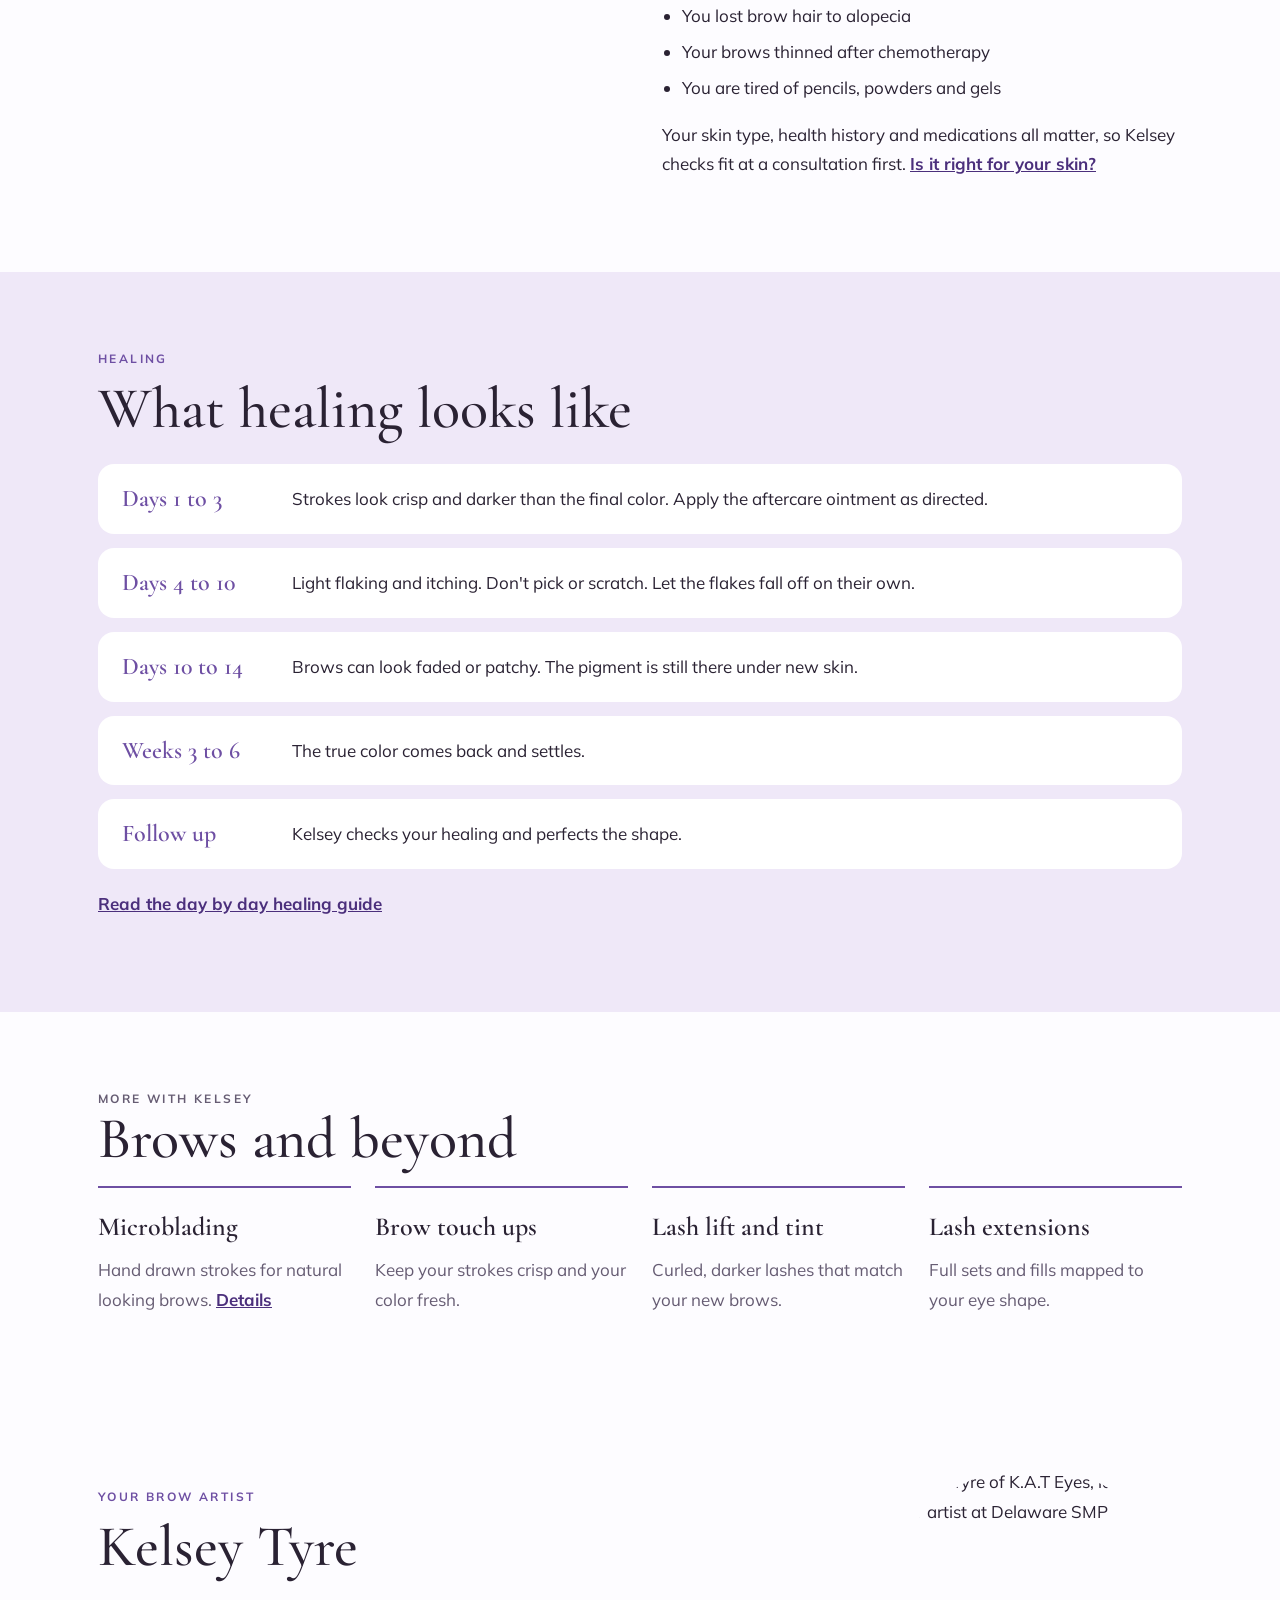
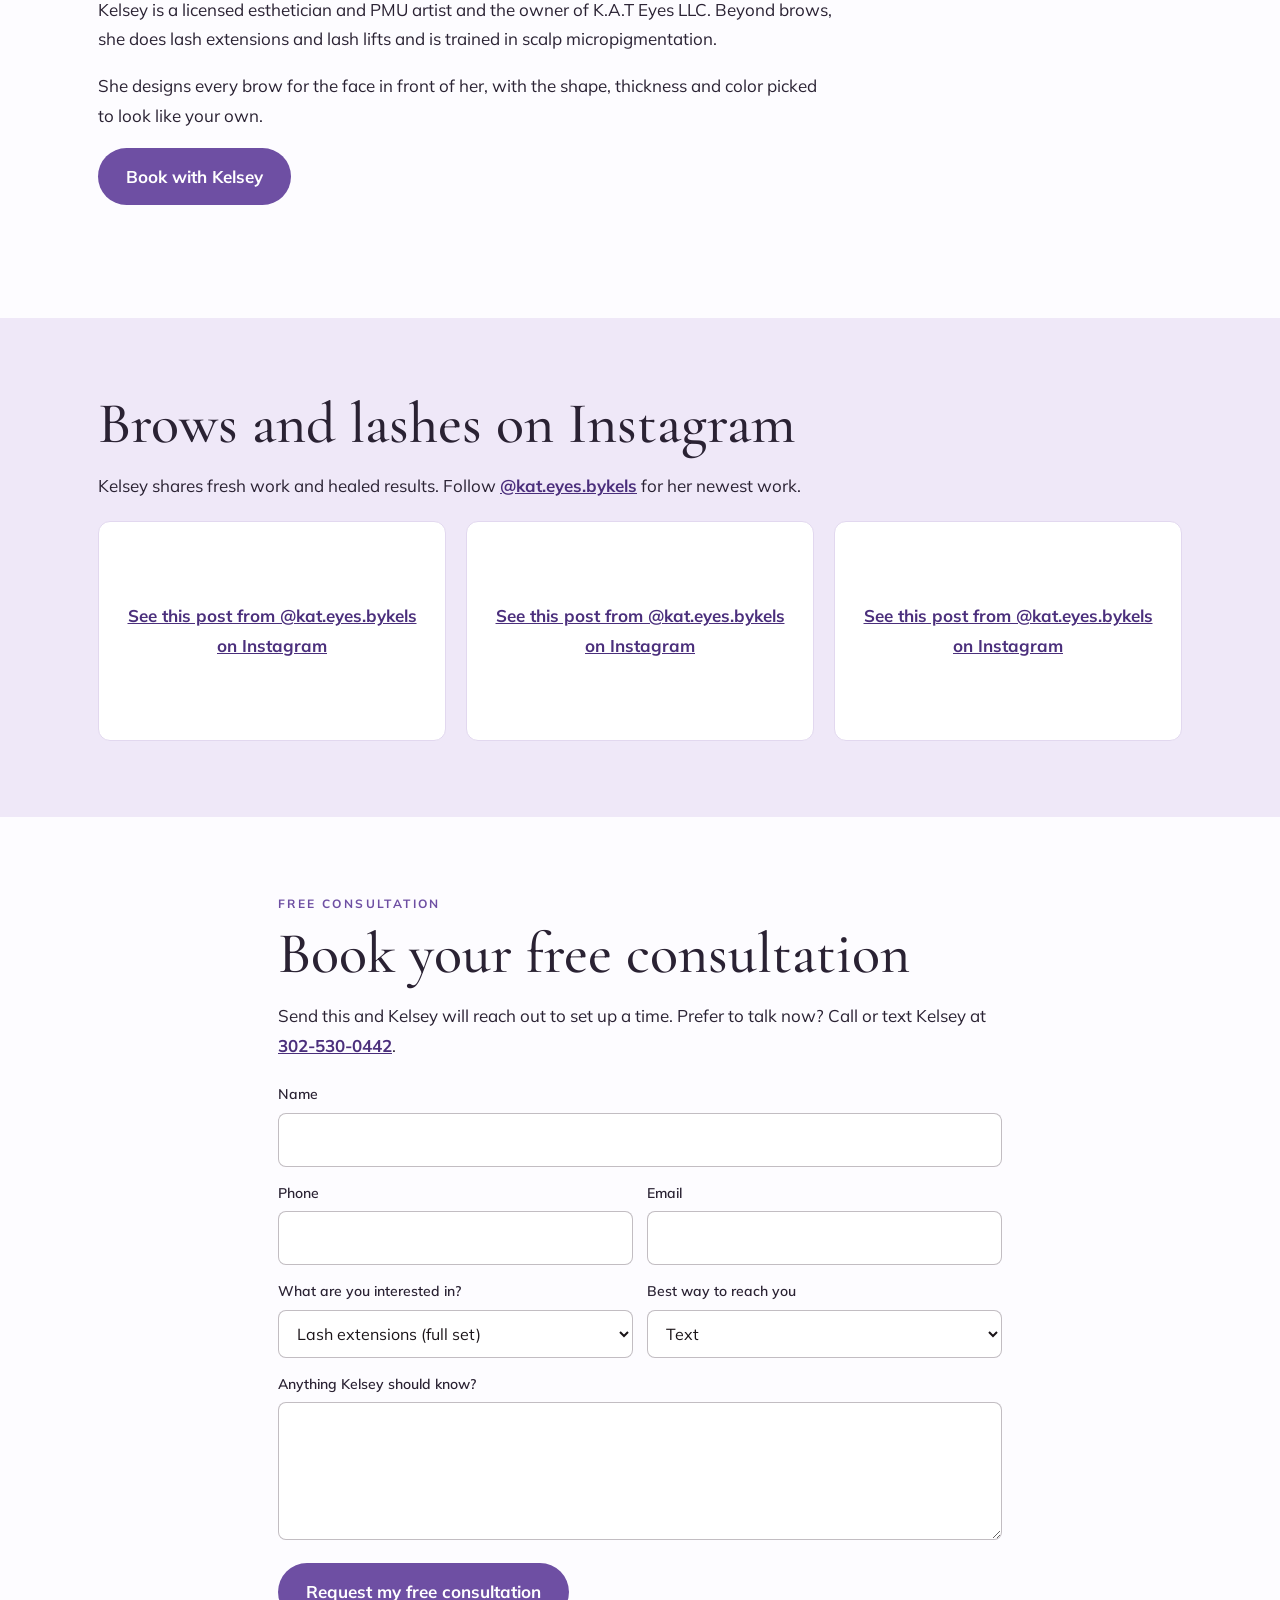
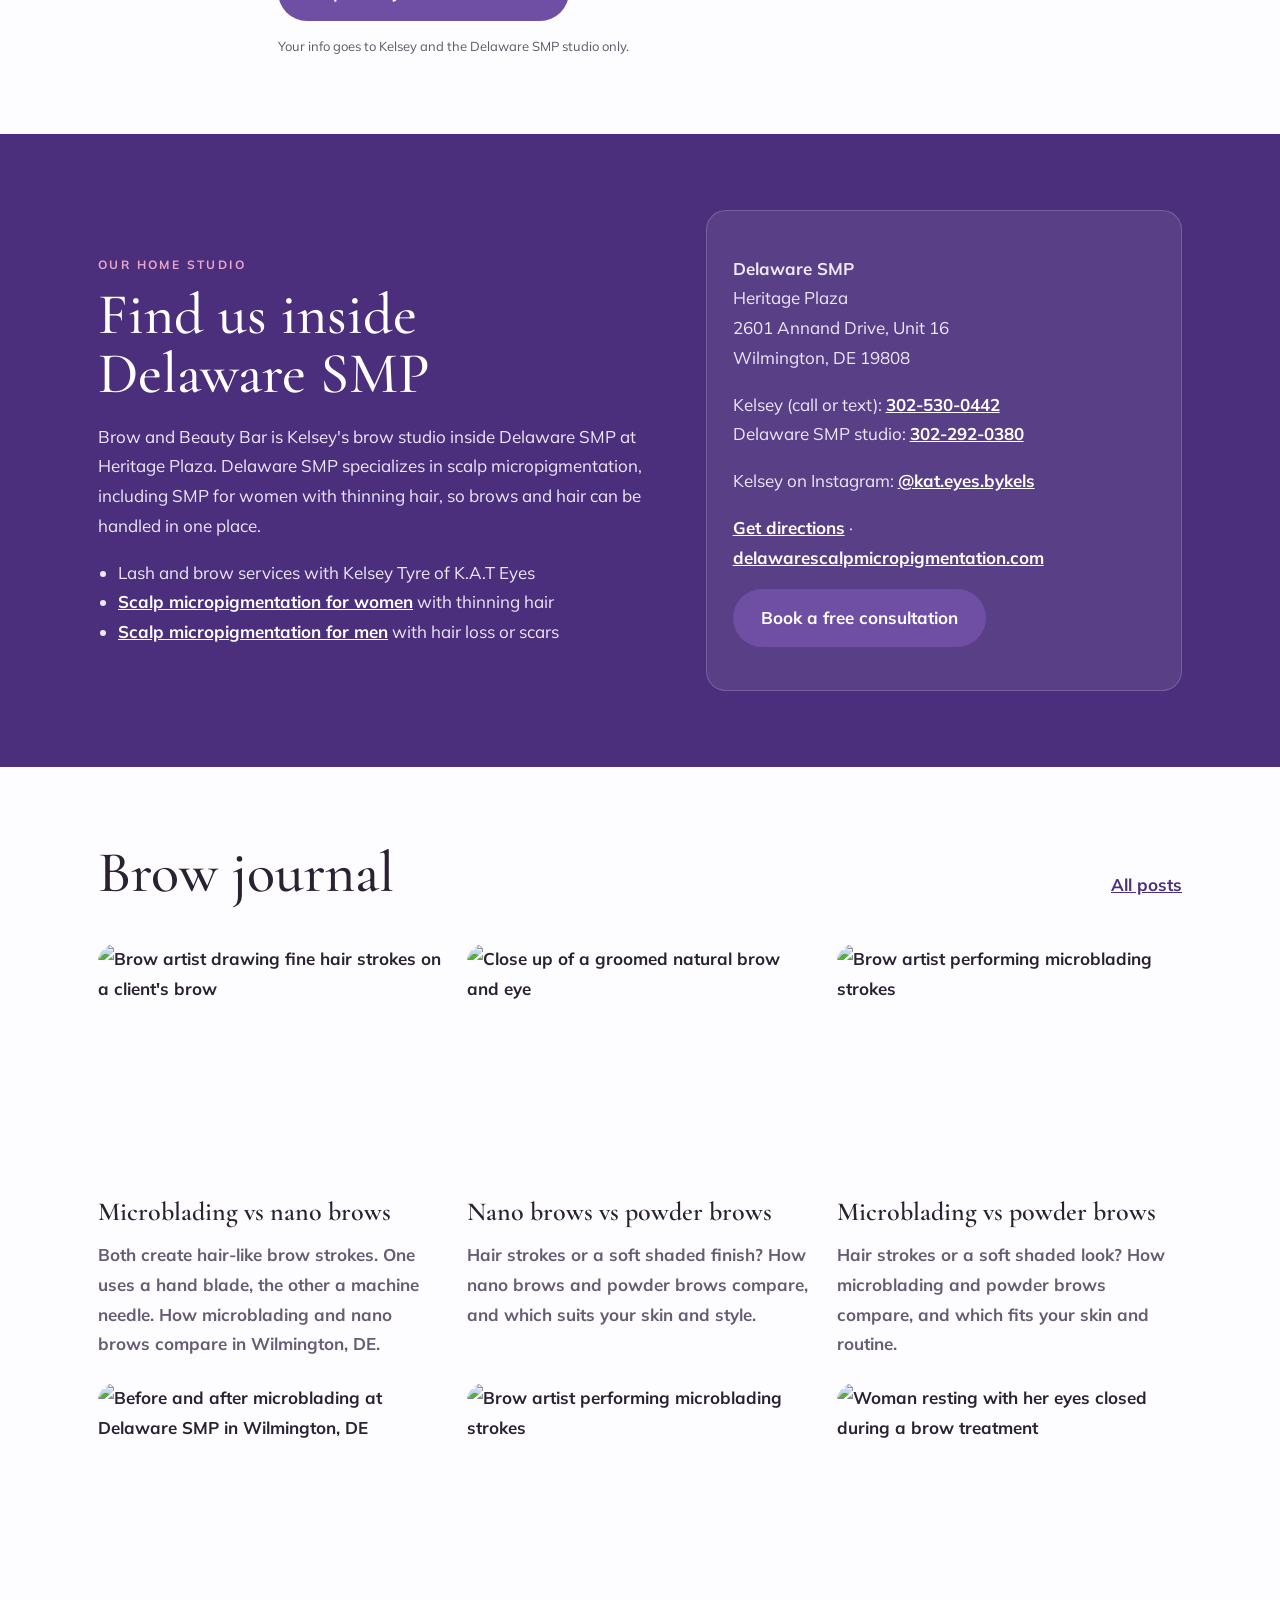
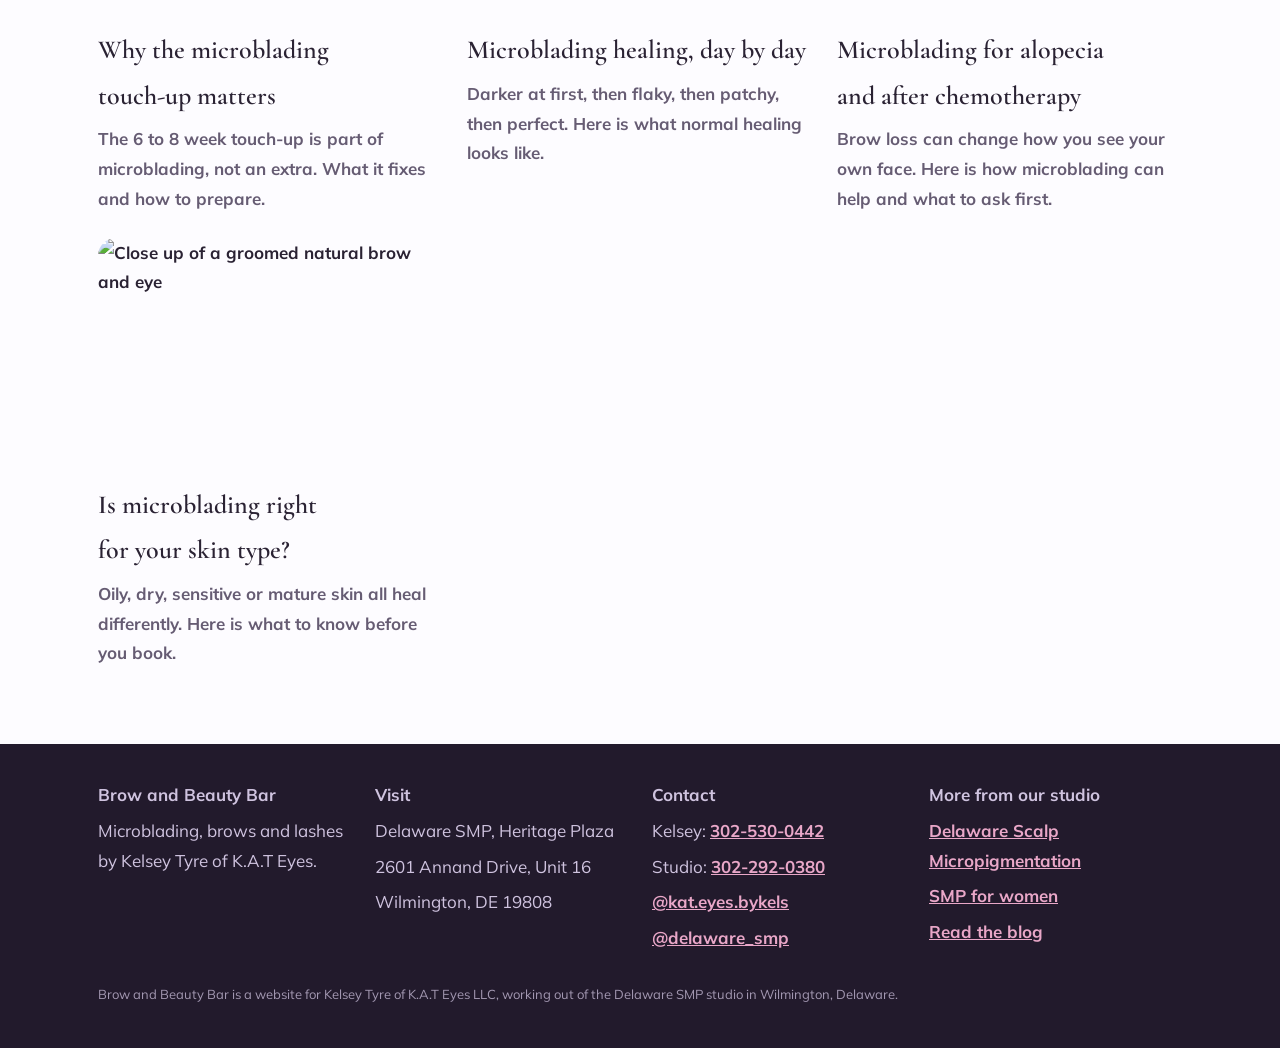
==== commit 97747b89: "Add brow comparison blog posts Co-Authored-By: Claude Opus 5.5 <noreply@anthropic.com> Claude-Sessio" ====
--- a/index.html
+++ b/index.html
@@ -186,7 +186,7 @@
 <section class="blog-teaser" aria-labelledby="blog-h">
 <div class="wrap">
 <div class="teaser-head"><h2 id="blog-h">Brow journal</h2><a href="blog/index.html">All posts</a></div>
-<div class="post-list"><a class="post-card" href="blog/microblading-vs-powder-brows.html"><img src="https://images.pexels.com/photos/8826403/pexels-photo-8826403.jpeg?auto=compress&cs=tinysrgb&w=1200" alt="Brow artist performing microblading strokes" loading="lazy"><h3>Microblading vs powder brows</h3><p>Hair strokes or a soft shaded look? How microblading and powder brows compare, and which fits your skin and routine.</p></a><a class="post-card" href="blog/why-the-microblading-touch-up-matters.html"><img src="https://delawarescalpmicropigmentation.com/wp-content/uploads/2021/08/Microblading.png" alt="Before and after microblading at Delaware SMP in Wilmington, DE" loading="lazy"><h3>Why the microblading touch-up matters</h3><p>The 6 to 8 week touch-up is part of microblading, not an extra. What it fixes and how to prepare.</p></a><a class="post-card" href="blog/microblading-healing-day-by-day.html"><img src="https://images.pexels.com/photos/8826403/pexels-photo-8826403.jpeg?auto=compress&cs=tinysrgb&w=1200" alt="Brow artist performing microblading strokes" loading="lazy"><h3>Microblading healing, day by day</h3><p>Darker at first, then flaky, then patchy, then perfect. Here is what normal healing looks like.</p></a><a class="post-card" href="blog/microblading-for-alopecia-and-after-chemo.html"><img src="https://images.pexels.com/photos/5178001/pexels-photo-5178001.jpeg?auto=compress&cs=tinysrgb&w=1200" alt="Woman resting with her eyes closed during a brow treatment" loading="lazy"><h3>Microblading for alopecia and after chemotherapy</h3><p>Brow loss can change how you see your own face. Here is how microblading can help and what to ask first.</p></a><a class="post-card" href="blog/is-microblading-right-for-your-skin-type.html"><img src="https://images.pexels.com/photos/3373743/pexels-photo-3373743.jpeg?auto=compress&cs=tinysrgb&w=1200" alt="Close up of a groomed natural brow and eye" loading="lazy"><h3>Is microblading right for your skin type?</h3><p>Oily, dry, sensitive or mature skin all heal differently. Here is what to know before you book.</p></a></div>
+<div class="post-list"><a class="post-card" href="blog/microblading-vs-nano-brows.html"><img src="https://images.pexels.com/photos/8826403/pexels-photo-8826403.jpeg?auto=compress&cs=tinysrgb&w=1200" alt="Brow artist drawing fine hair strokes on a client&#x27;s brow" loading="lazy"><h3>Microblading vs nano brows</h3><p>Both create hair-like brow strokes. One uses a hand blade, the other a machine needle. How microblading and nano brows compare in Wilmington, DE.</p></a><a class="post-card" href="blog/nano-brows-vs-powder-brows.html"><img src="https://images.pexels.com/photos/3373743/pexels-photo-3373743.jpeg?auto=compress&cs=tinysrgb&w=1200" alt="Close up of a groomed natural brow and eye" loading="lazy"><h3>Nano brows vs powder brows</h3><p>Hair strokes or a soft shaded finish? How nano brows and powder brows compare, and which suits your skin and style.</p></a><a class="post-card" href="blog/microblading-vs-powder-brows.html"><img src="https://images.pexels.com/photos/8826403/pexels-photo-8826403.jpeg?auto=compress&cs=tinysrgb&w=1200" alt="Brow artist performing microblading strokes" loading="lazy"><h3>Microblading vs powder brows</h3><p>Hair strokes or a soft shaded look? How microblading and powder brows compare, and which fits your skin and routine.</p></a><a class="post-card" href="blog/why-the-microblading-touch-up-matters.html"><img src="https://delawarescalpmicropigmentation.com/wp-content/uploads/2021/08/Microblading.png" alt="Before and after microblading at Delaware SMP in Wilmington, DE" loading="lazy"><h3>Why the microblading touch-up matters</h3><p>The 6 to 8 week touch-up is part of microblading, not an extra. What it fixes and how to prepare.</p></a><a class="post-card" href="blog/microblading-healing-day-by-day.html"><img src="https://images.pexels.com/photos/8826403/pexels-photo-8826403.jpeg?auto=compress&cs=tinysrgb&w=1200" alt="Brow artist performing microblading strokes" loading="lazy"><h3>Microblading healing, day by day</h3><p>Darker at first, then flaky, then patchy, then perfect. Here is what normal healing looks like.</p></a><a class="post-card" href="blog/microblading-for-alopecia-and-after-chemo.html"><img src="https://images.pexels.com/photos/5178001/pexels-photo-5178001.jpeg?auto=compress&cs=tinysrgb&w=1200" alt="Woman resting with her eyes closed during a brow treatment" loading="lazy"><h3>Microblading for alopecia and after chemotherapy</h3><p>Brow loss can change how you see your own face. Here is how microblading can help and what to ask first.</p></a><a class="post-card" href="blog/is-microblading-right-for-your-skin-type.html"><img src="https://images.pexels.com/photos/3373743/pexels-photo-3373743.jpeg?auto=compress&cs=tinysrgb&w=1200" alt="Close up of a groomed natural brow and eye" loading="lazy"><h3>Is microblading right for your skin type?</h3><p>Oily, dry, sensitive or mature skin all heal differently. Here is what to know before you book.</p></a></div>
 </div>
 </section>
 
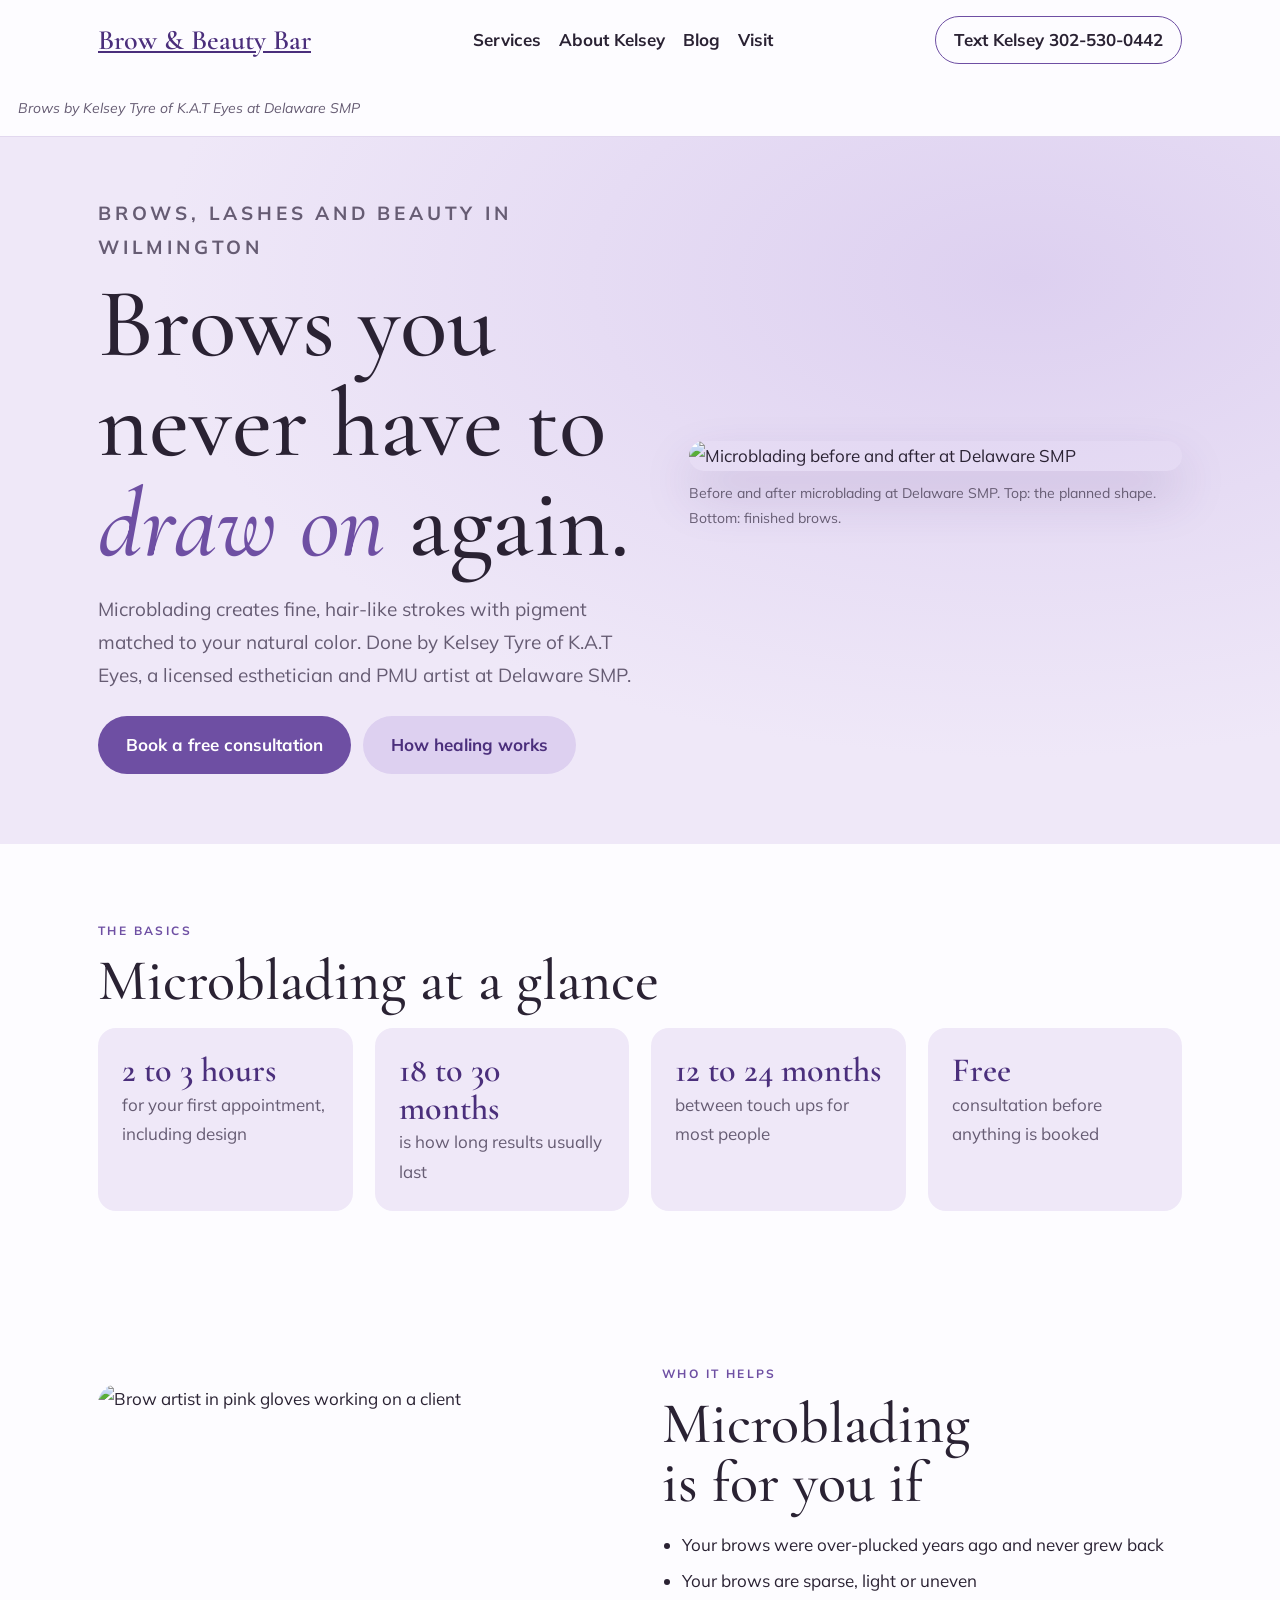
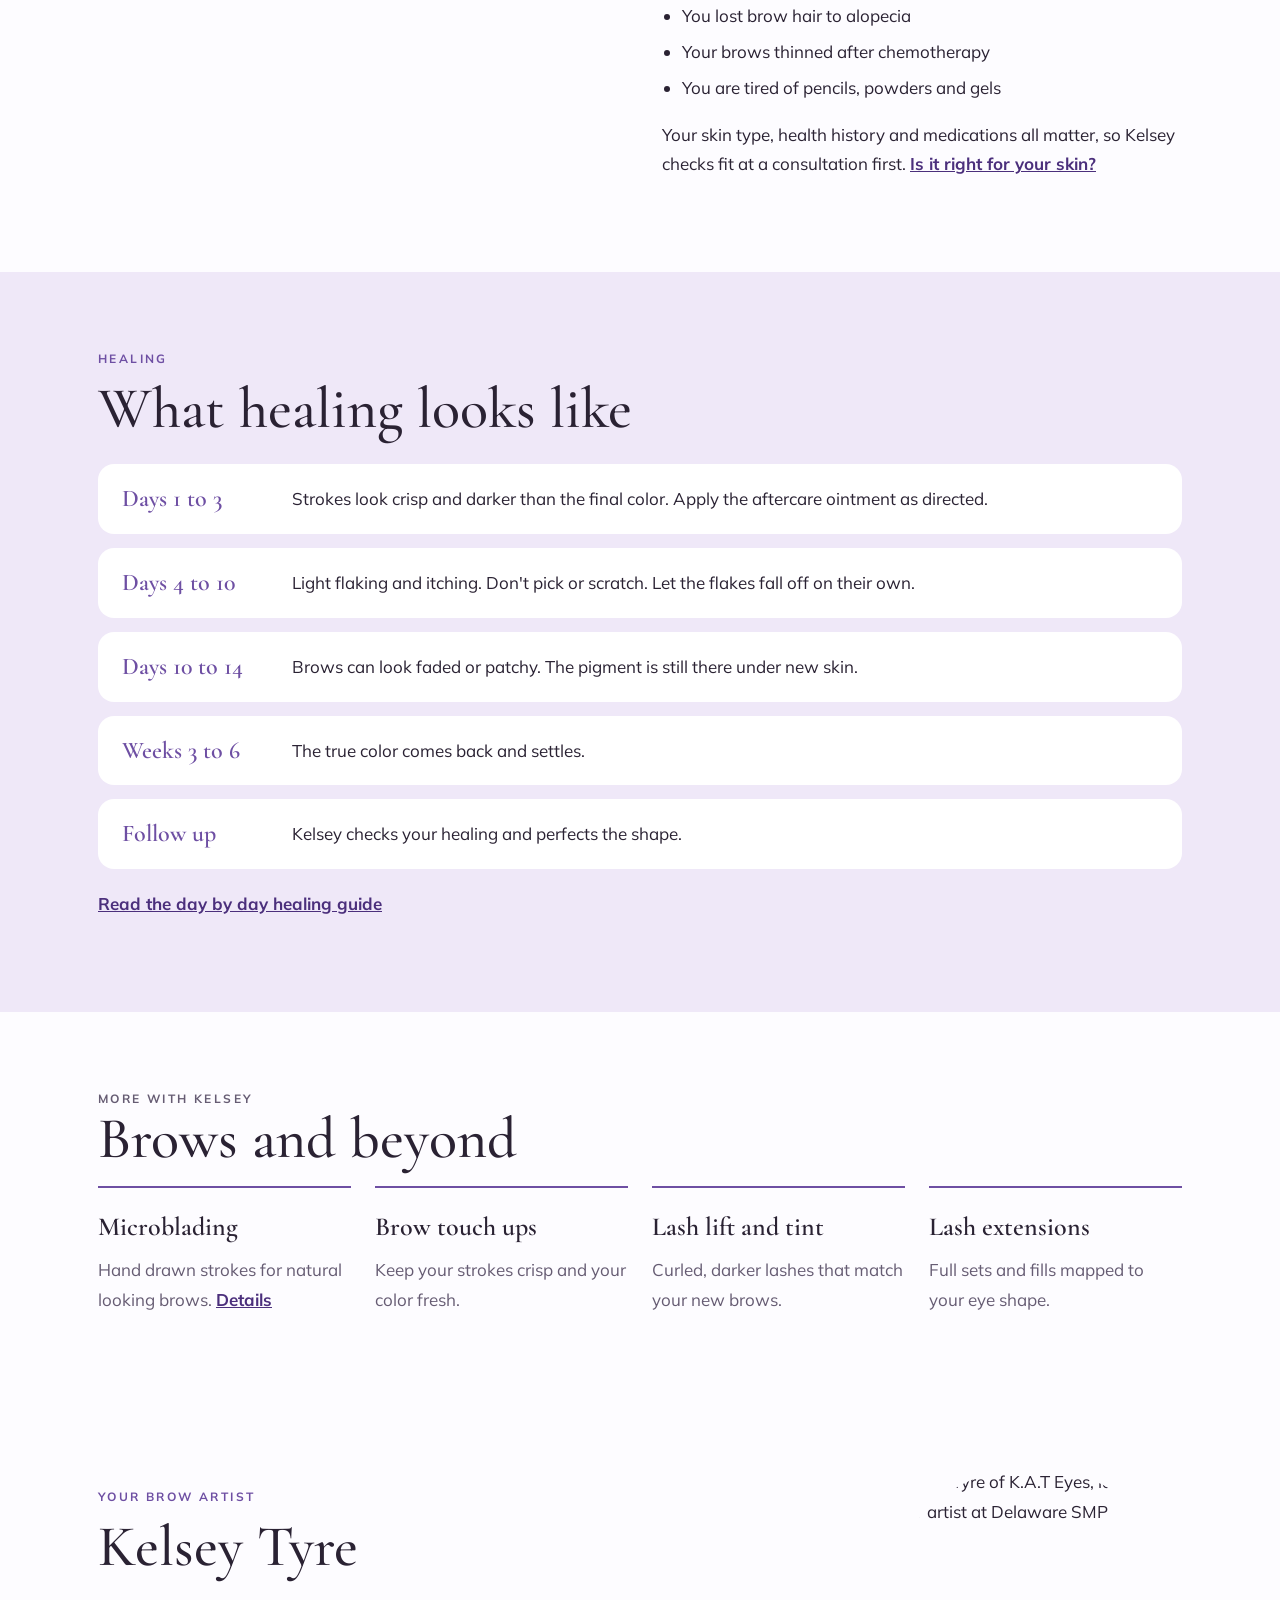
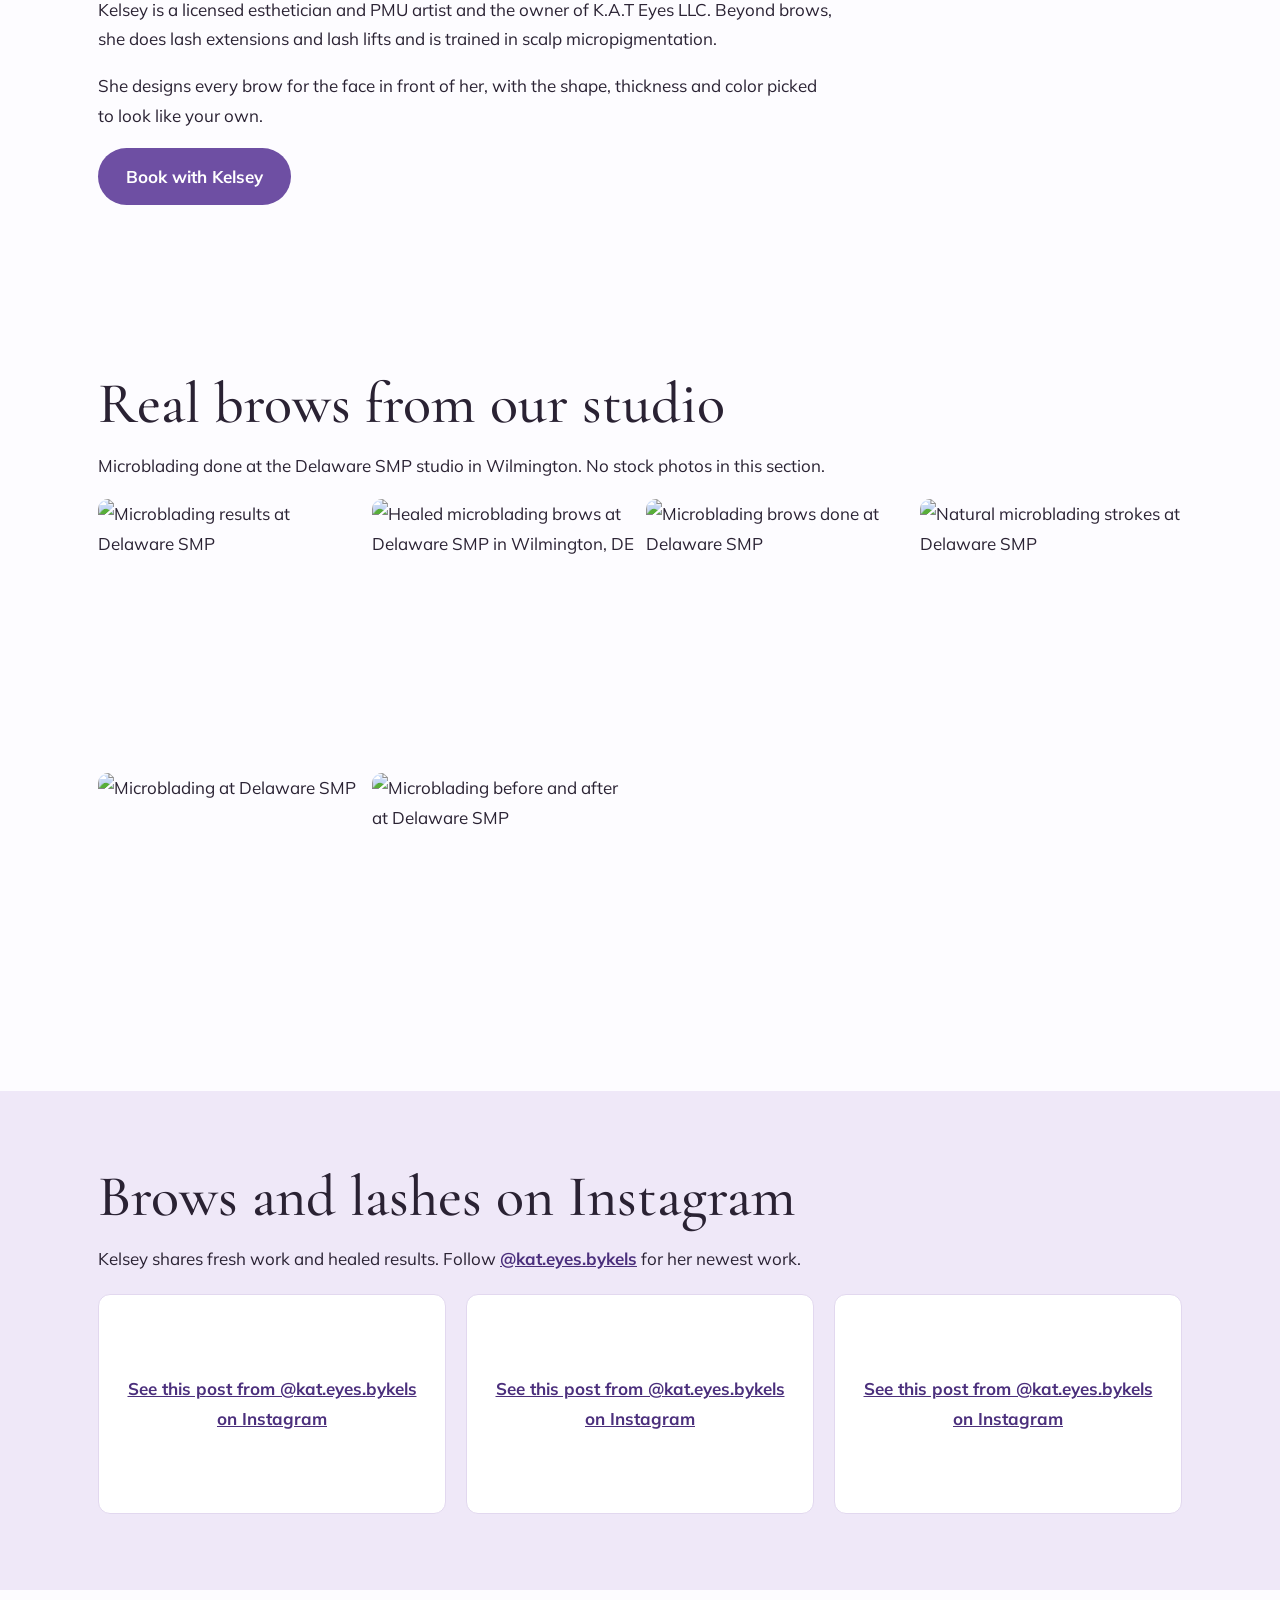
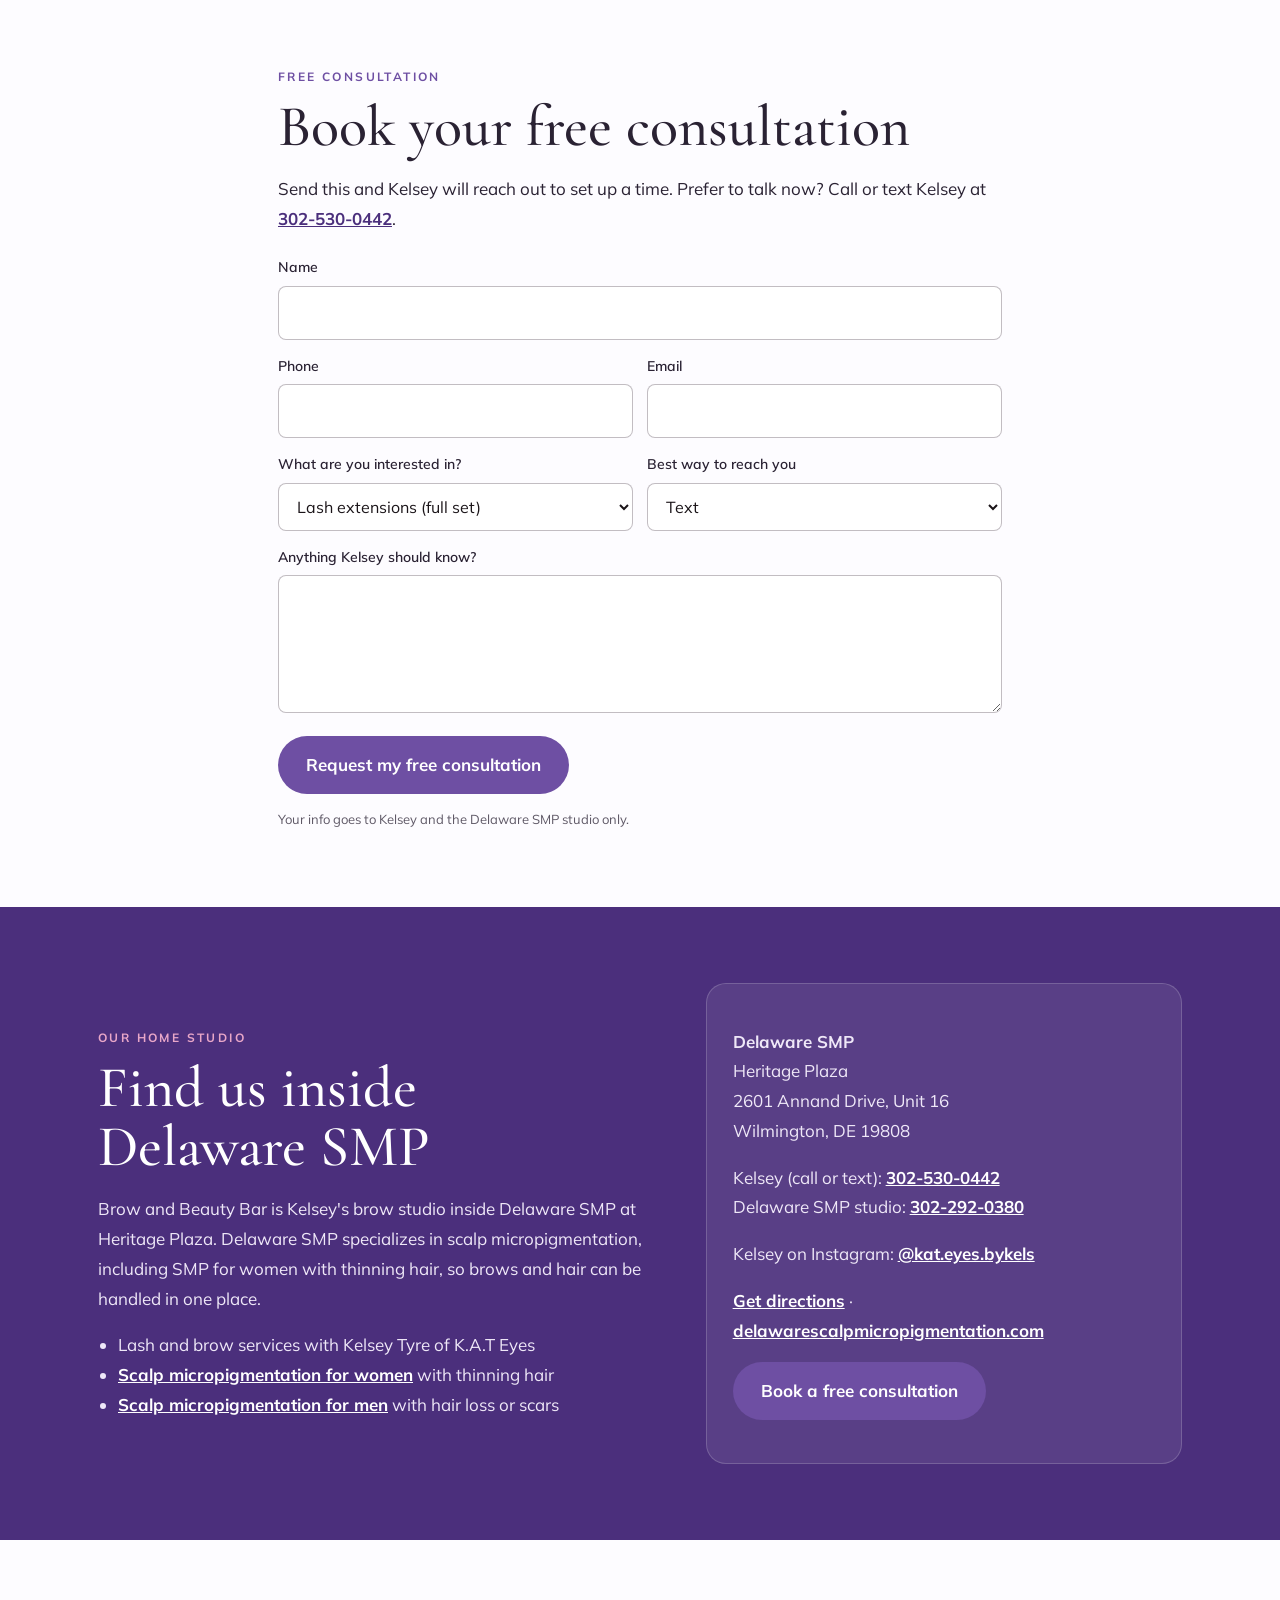
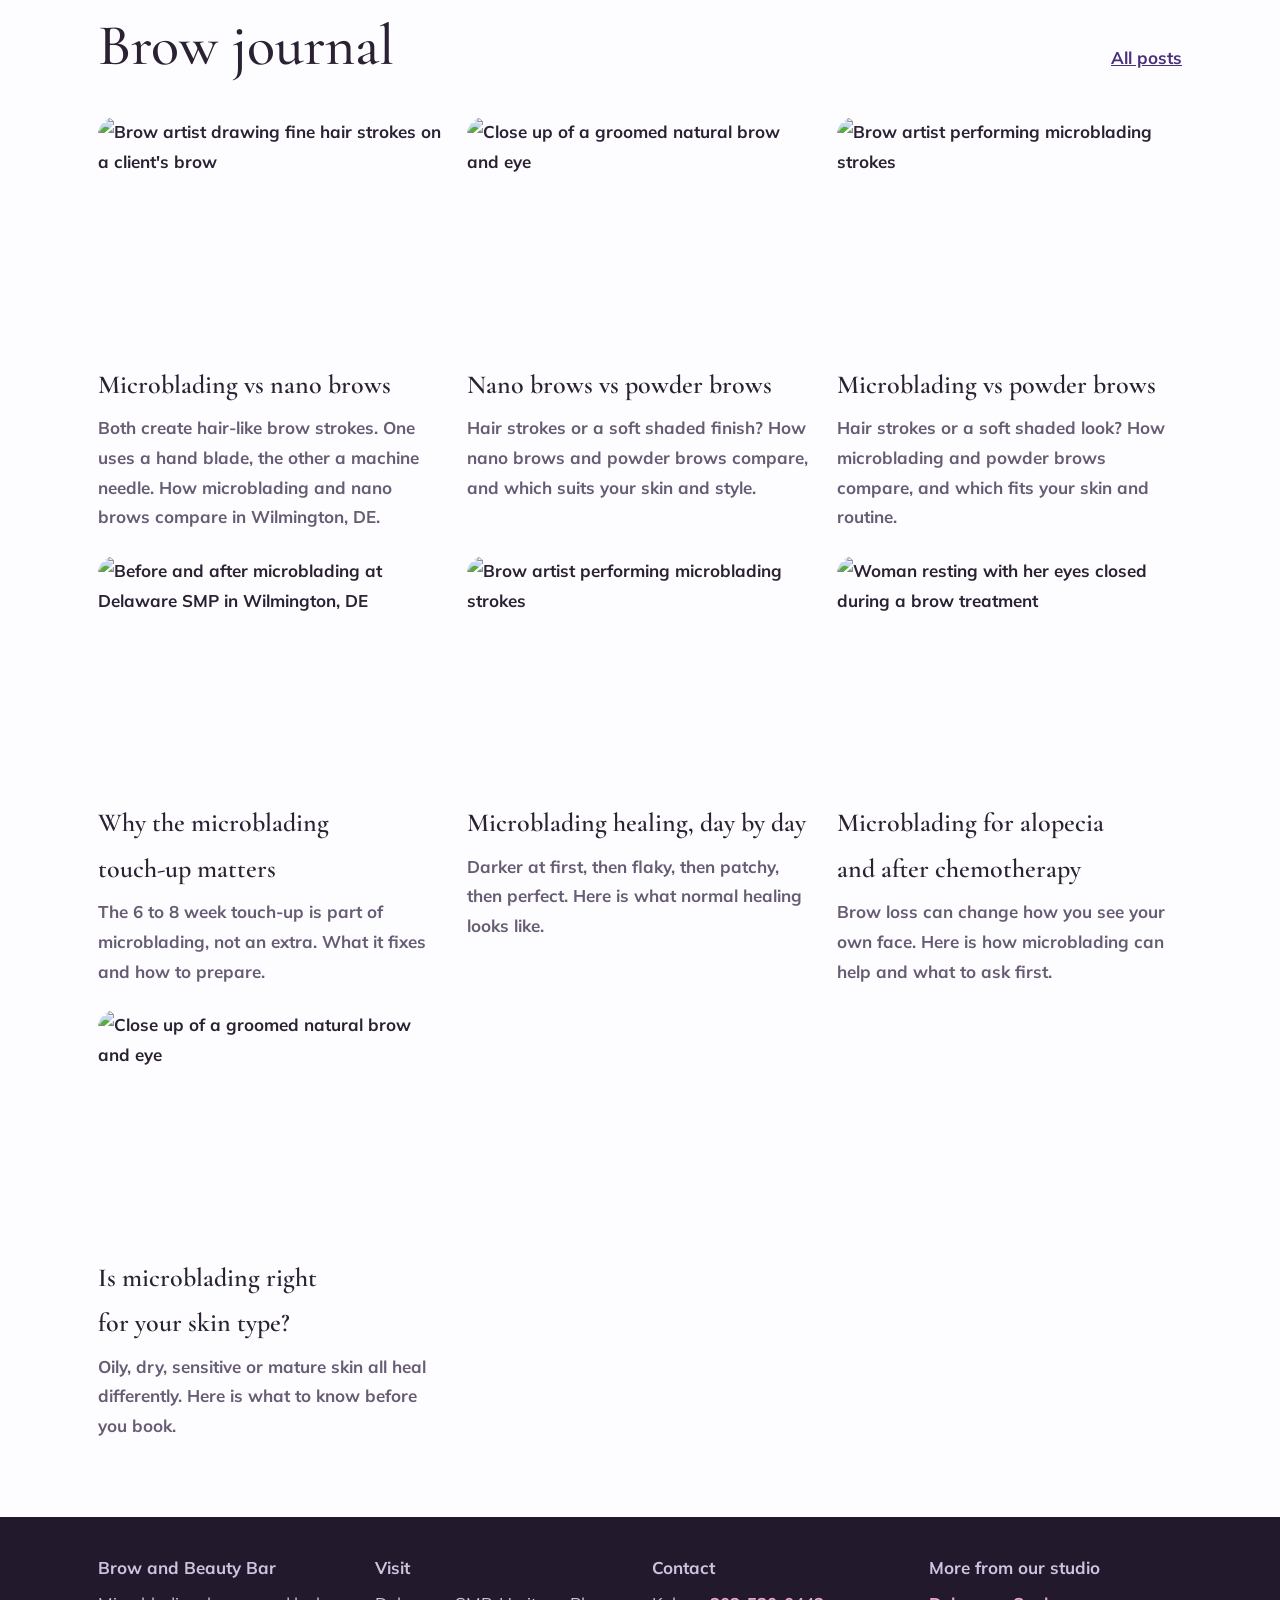
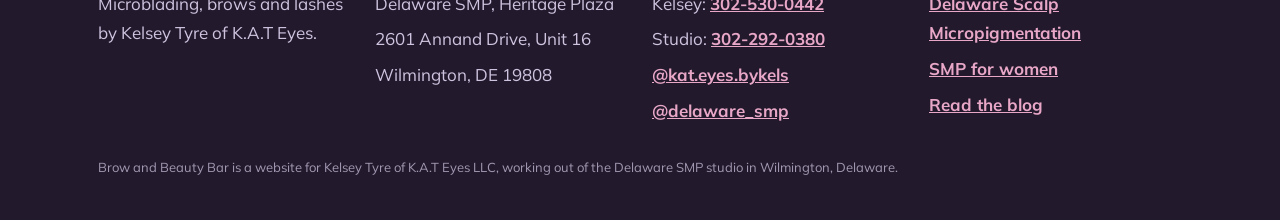
==== commit 6775d165: "Add real-photo brow gallery Co-Authored-By: Claude Opus 5.5 <noreply@anthropic.com> Claude-Session: " ====
--- a/index.html
+++ b/index.html
@@ -119,6 +119,13 @@
 </div>
 </section>
 
+<section class="gallery" aria-labelledby="gal-h">
+<div class="wrap">
+<h2 id="gal-h">Real brows from our studio</h2>
+<p>Microblading done at the Delaware SMP studio in Wilmington. No stock photos in this section.</p>
+<div class="gal-grid"><figure><img src="https://delawarescalpmicropigmentation.com/wp-content/uploads/2023/03/IMG_4636-scaled.jpg" alt="Microblading results at Delaware SMP" loading="lazy"></figure><figure><img src="https://delawarescalpmicropigmentation.com/wp-content/uploads/2023/03/IMG_9006-1.jpg" alt="Healed microblading brows at Delaware SMP in Wilmington, DE" loading="lazy"></figure><figure><img src="https://delawarescalpmicropigmentation.com/wp-content/uploads/2023/03/IMG_2310-1.jpg" alt="Microblading brows done at Delaware SMP" loading="lazy"></figure><figure><img src="https://delawarescalpmicropigmentation.com/wp-content/uploads/2023/03/IMG_4794.jpg" alt="Natural microblading strokes at Delaware SMP" loading="lazy"></figure><figure><img src="https://delawarescalpmicropigmentation.com/wp-content/uploads/2023/03/IMG_8723-300x225.jpg" alt="Microblading at Delaware SMP" loading="lazy"></figure><figure><img src="https://delawarescalpmicropigmentation.com/wp-content/uploads/2021/08/Microblading.png" alt="Microblading before and after at Delaware SMP" loading="lazy"></figure></div>
+</div>
+</section>
 <section class="ig" aria-labelledby="ig-h">
 <div class="wrap">
 <h2 id="ig-h">Brows and lashes on Instagram</h2>
--- a/style.css
+++ b/style.css
@@ -1,3 +1,5 @@
+
+.gallery{padding:56px 0}.gal-grid{display:grid;grid-template-columns:repeat(auto-fill,minmax(220px,1fr));gap:12px;margin-top:18px}.gal-grid figure{margin:0;border-radius:10px;overflow:hidden;aspect-ratio:1/1}.gal-grid img{width:100%;height:100%;object-fit:cover;display:block}
 
 *{box-sizing:border-box}
 html{scroll-behavior:smooth}
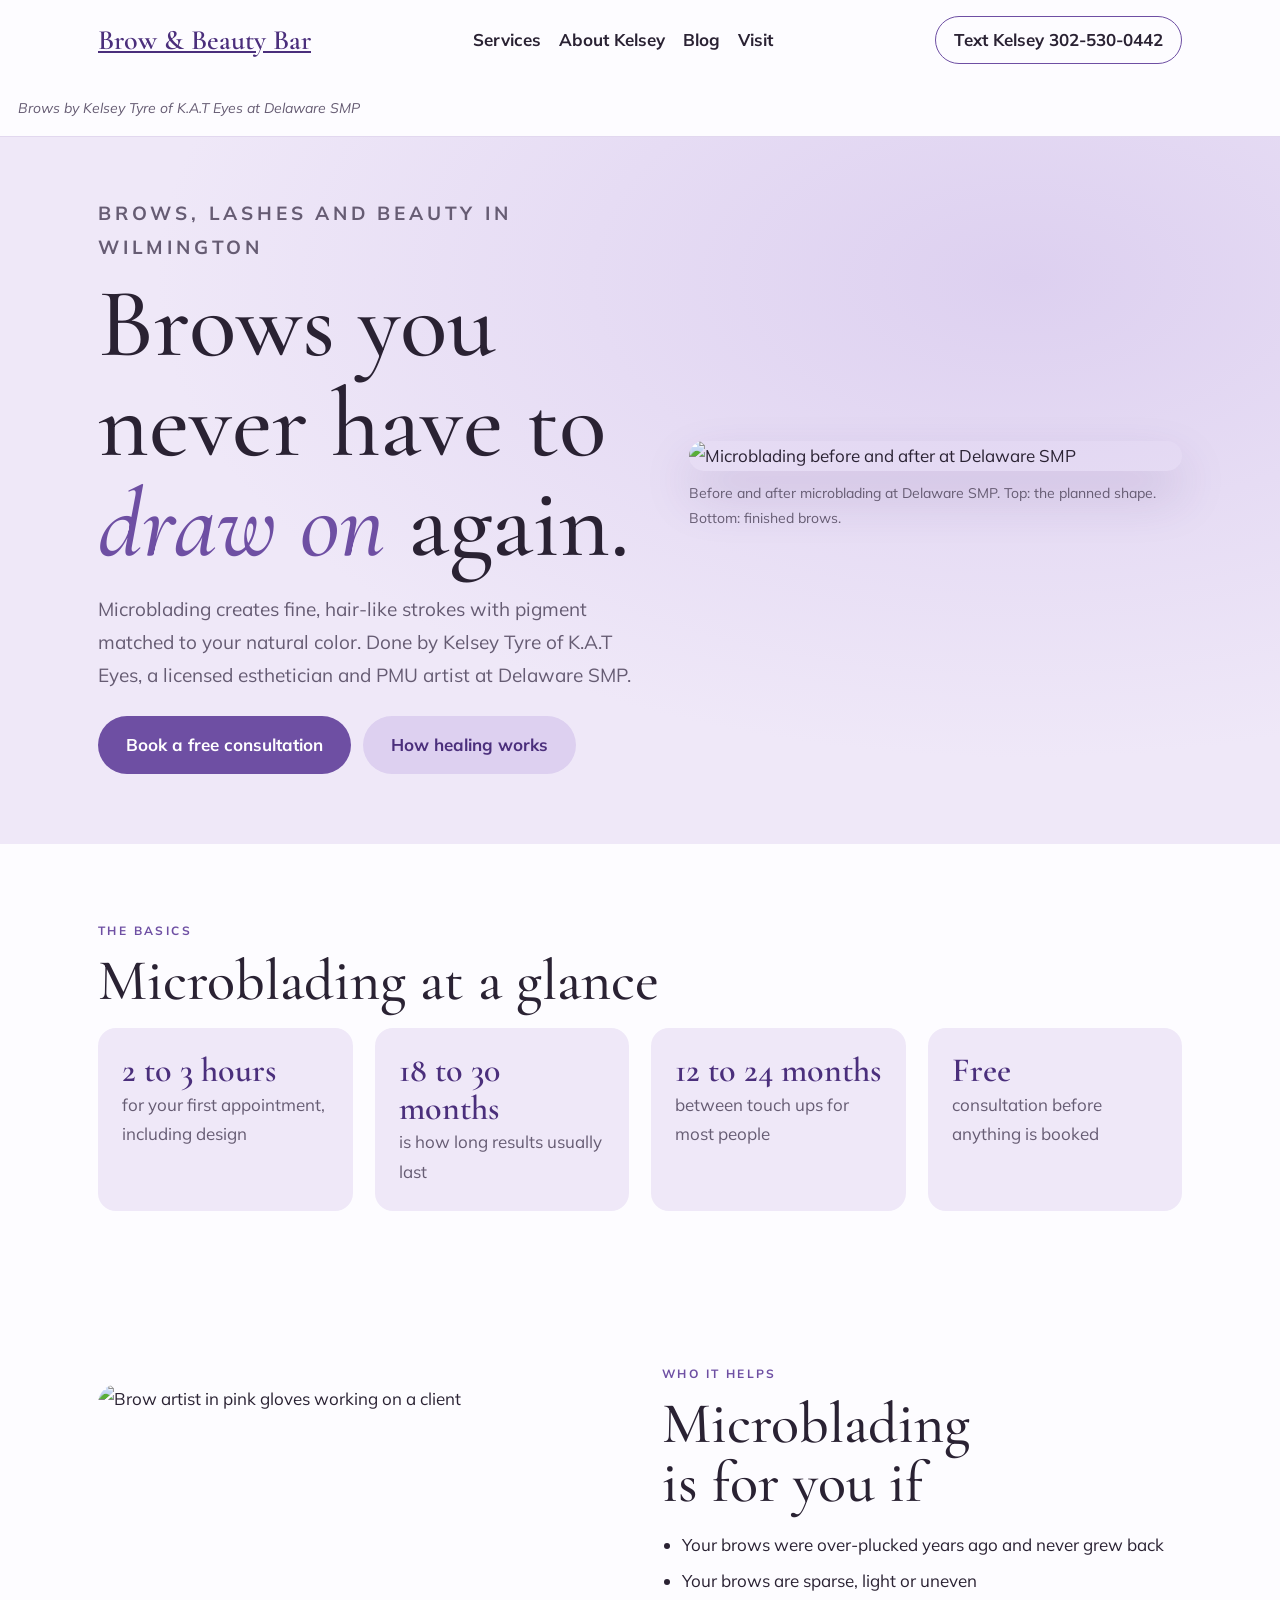
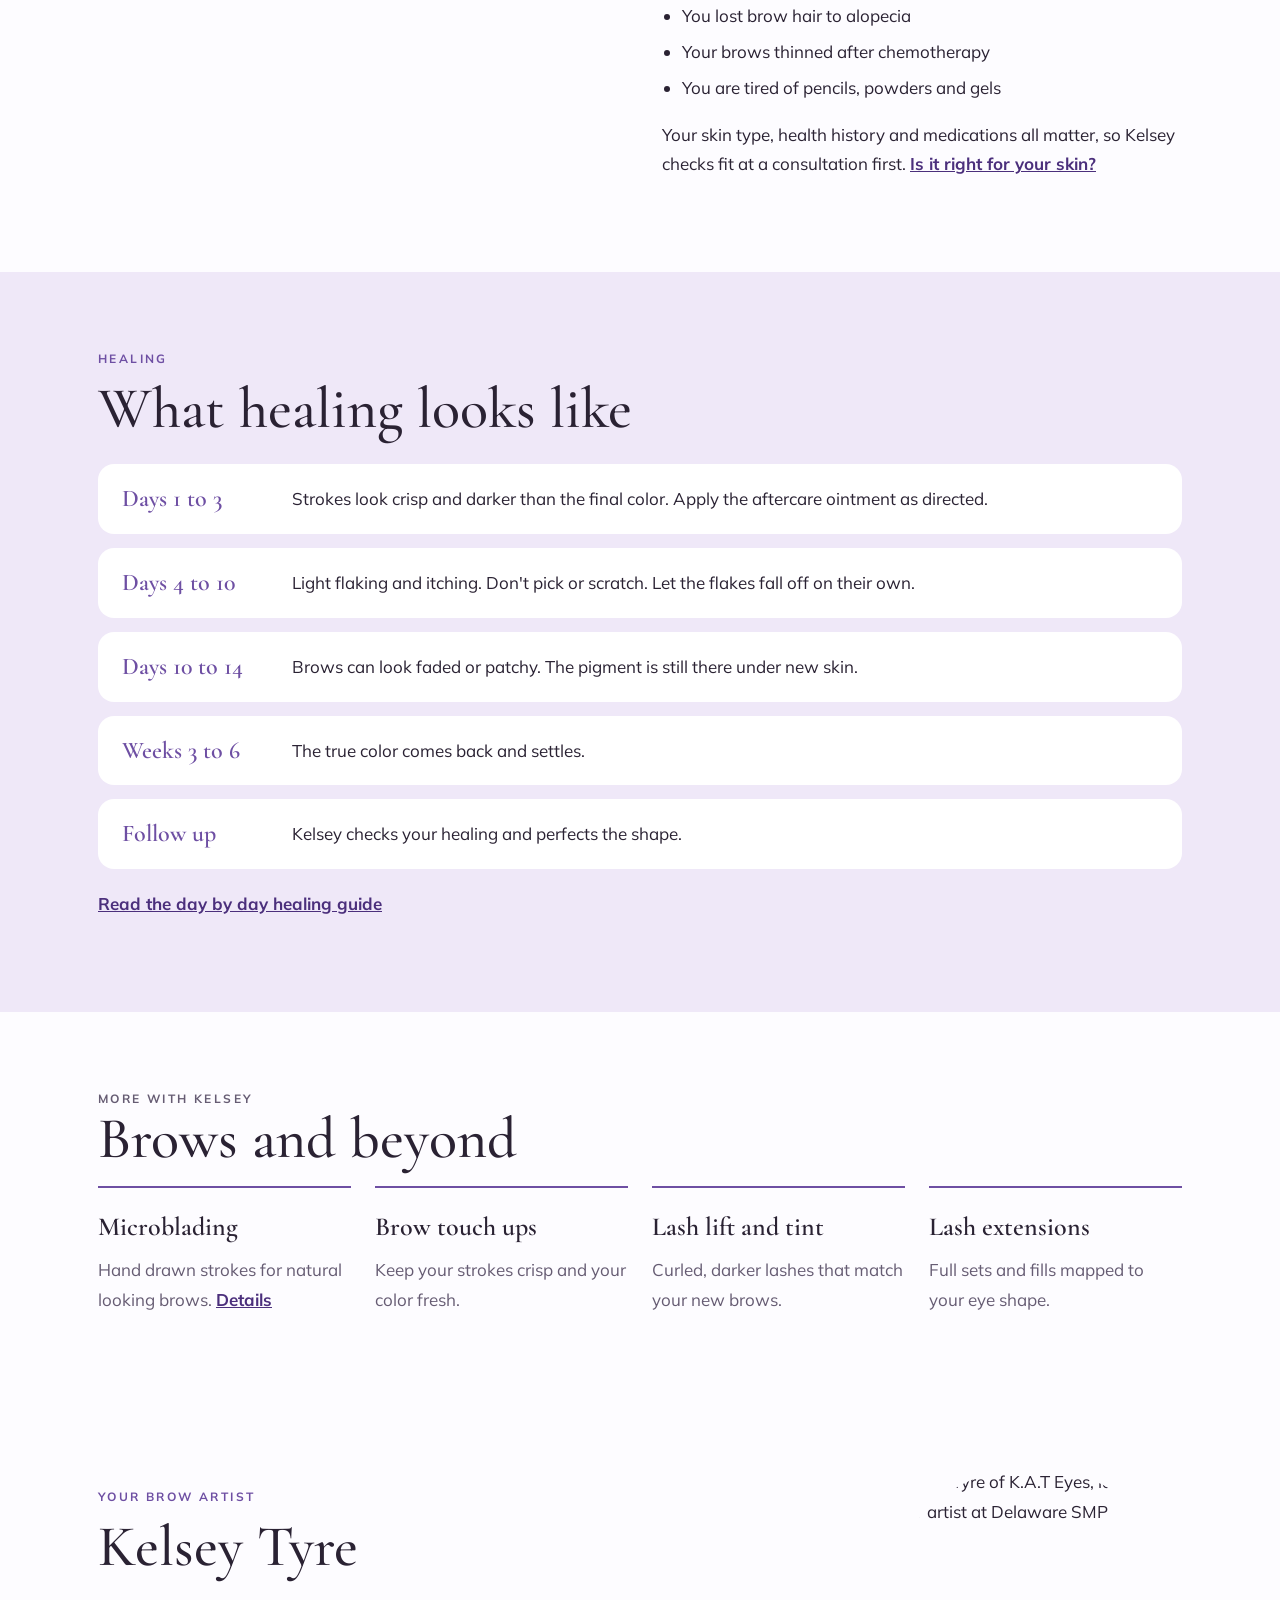
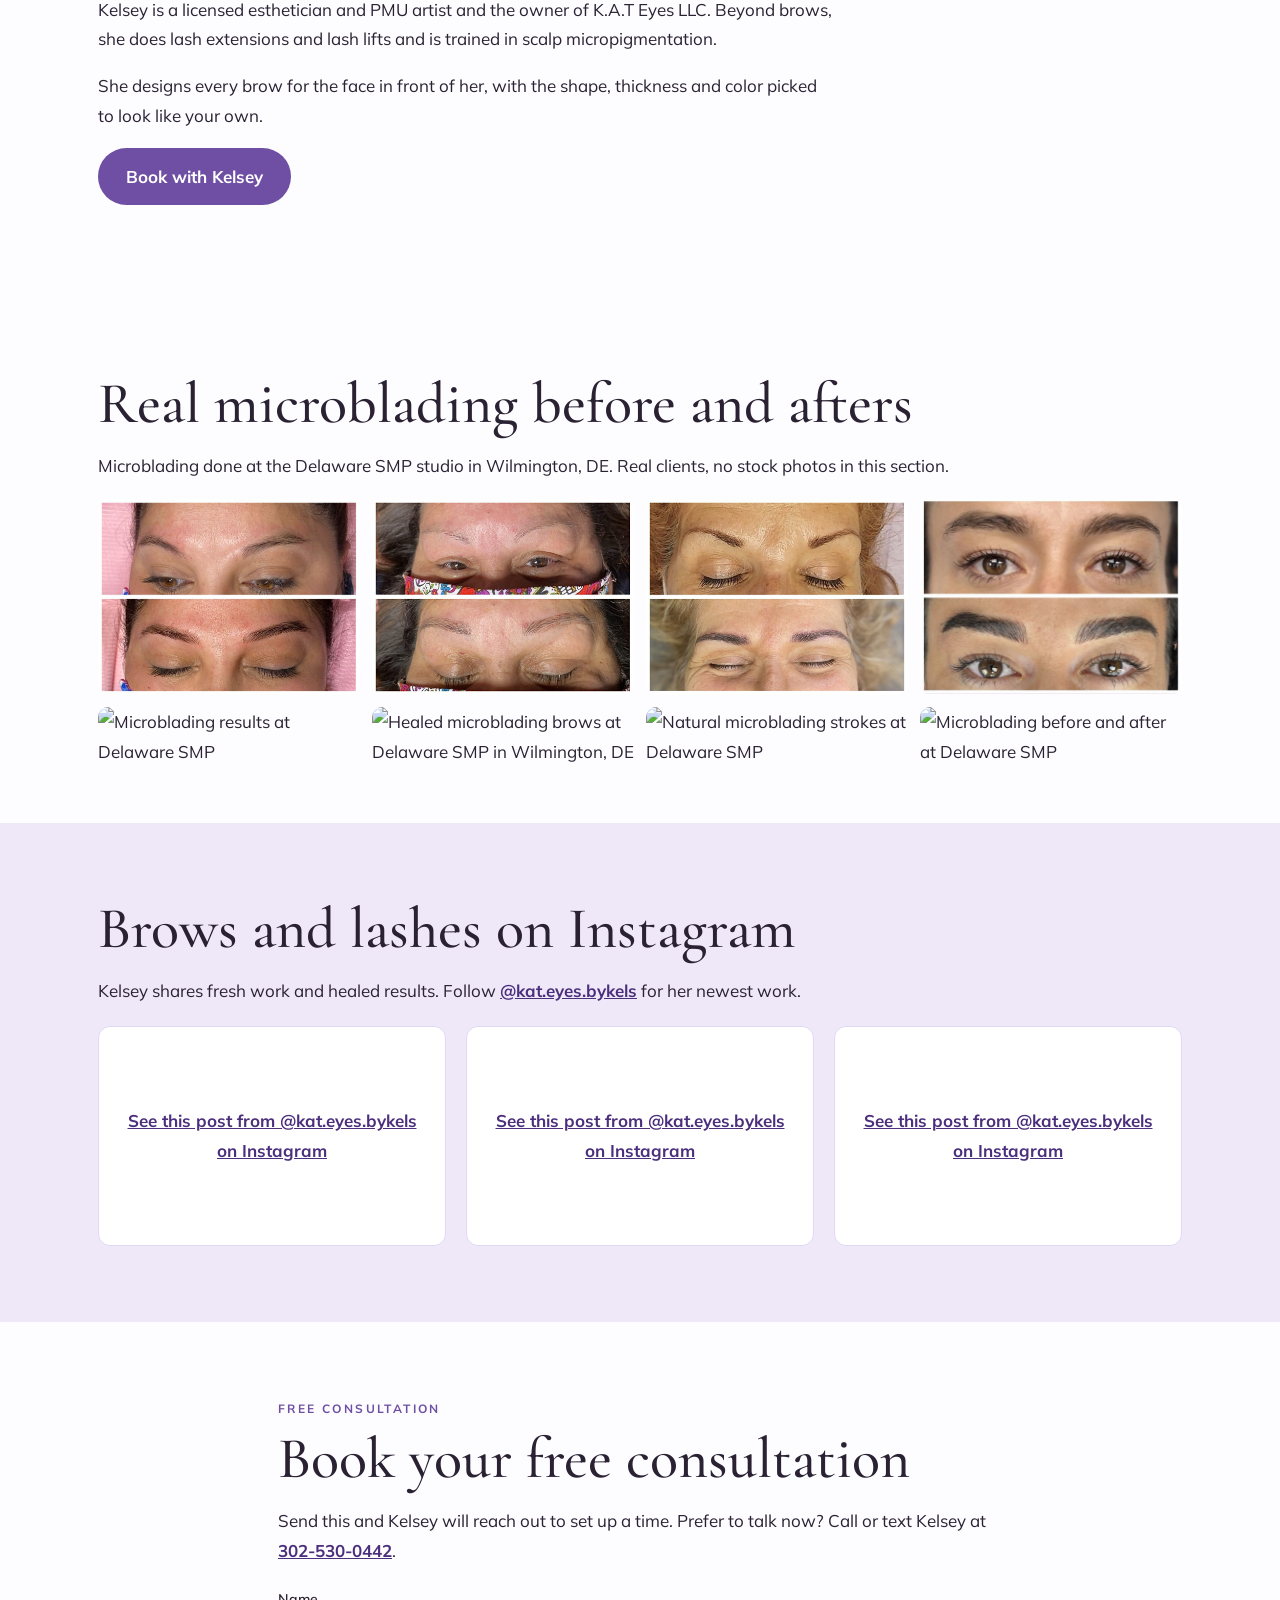
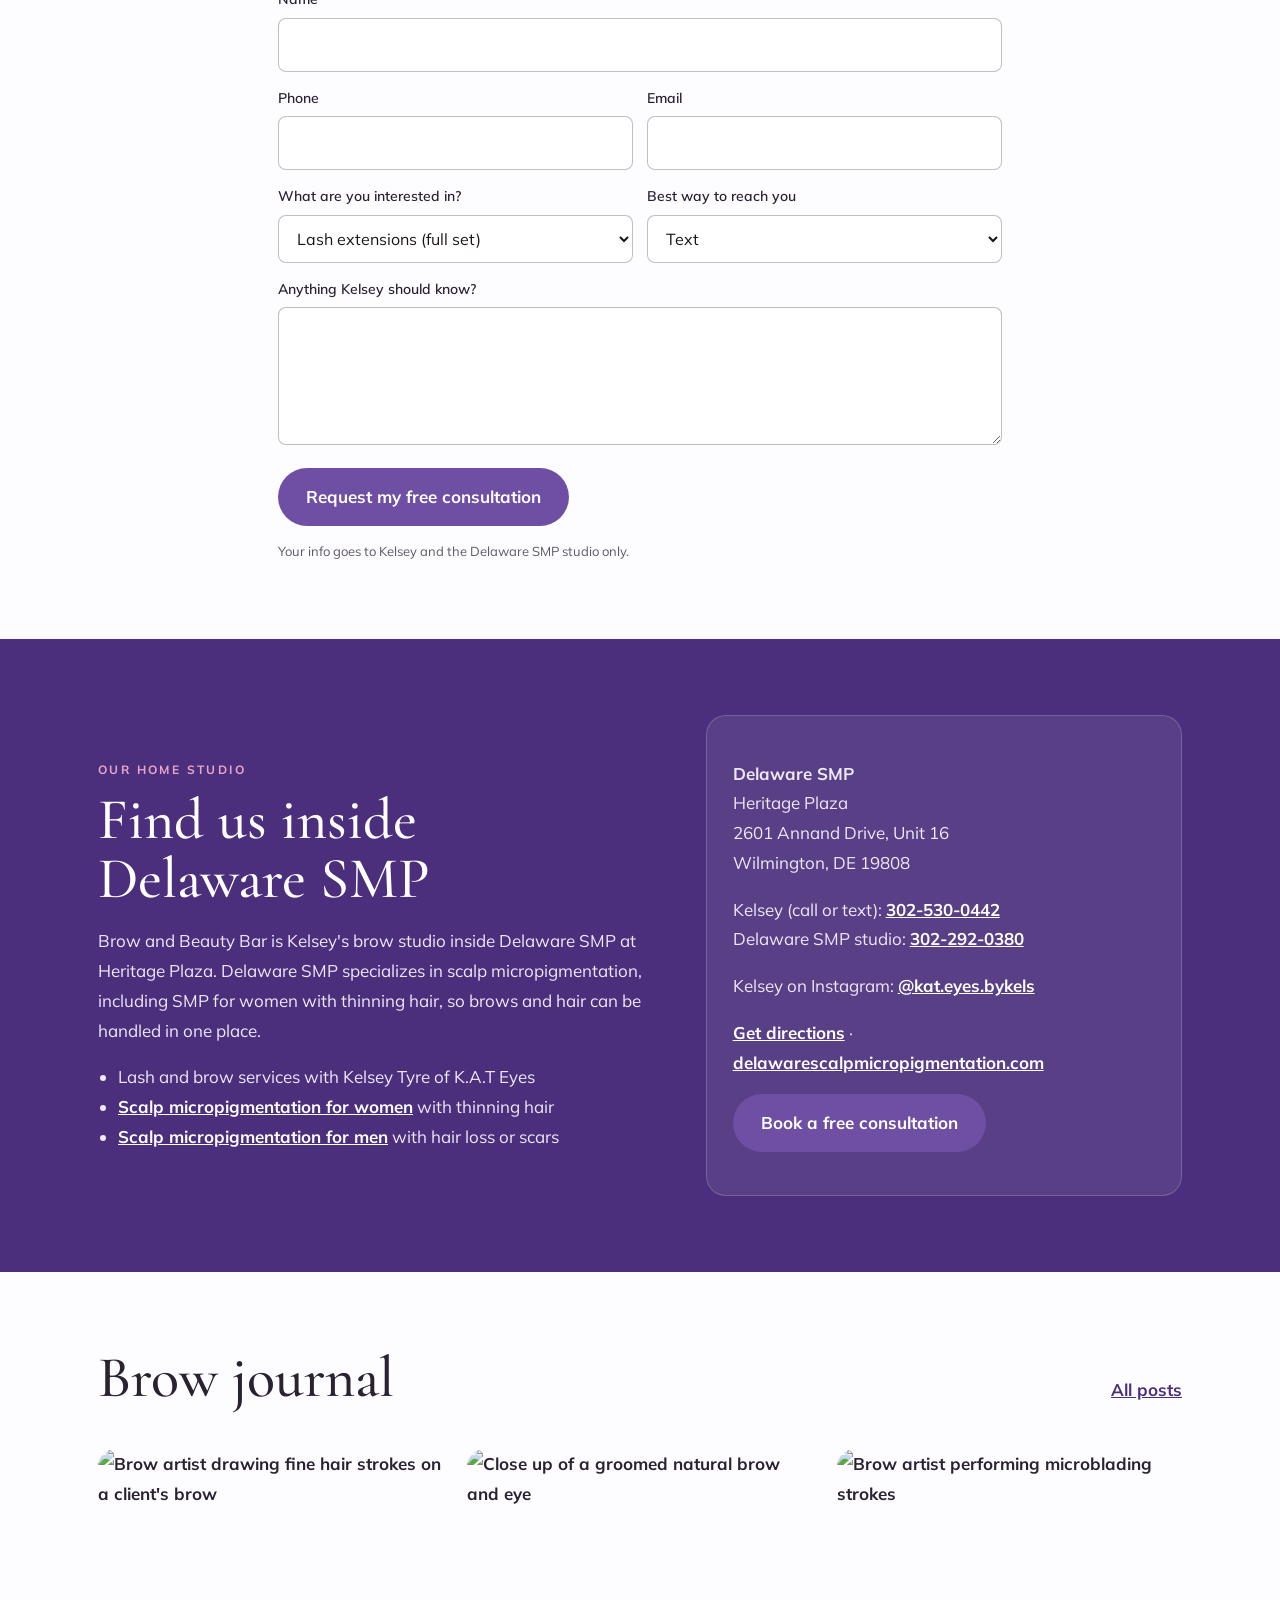
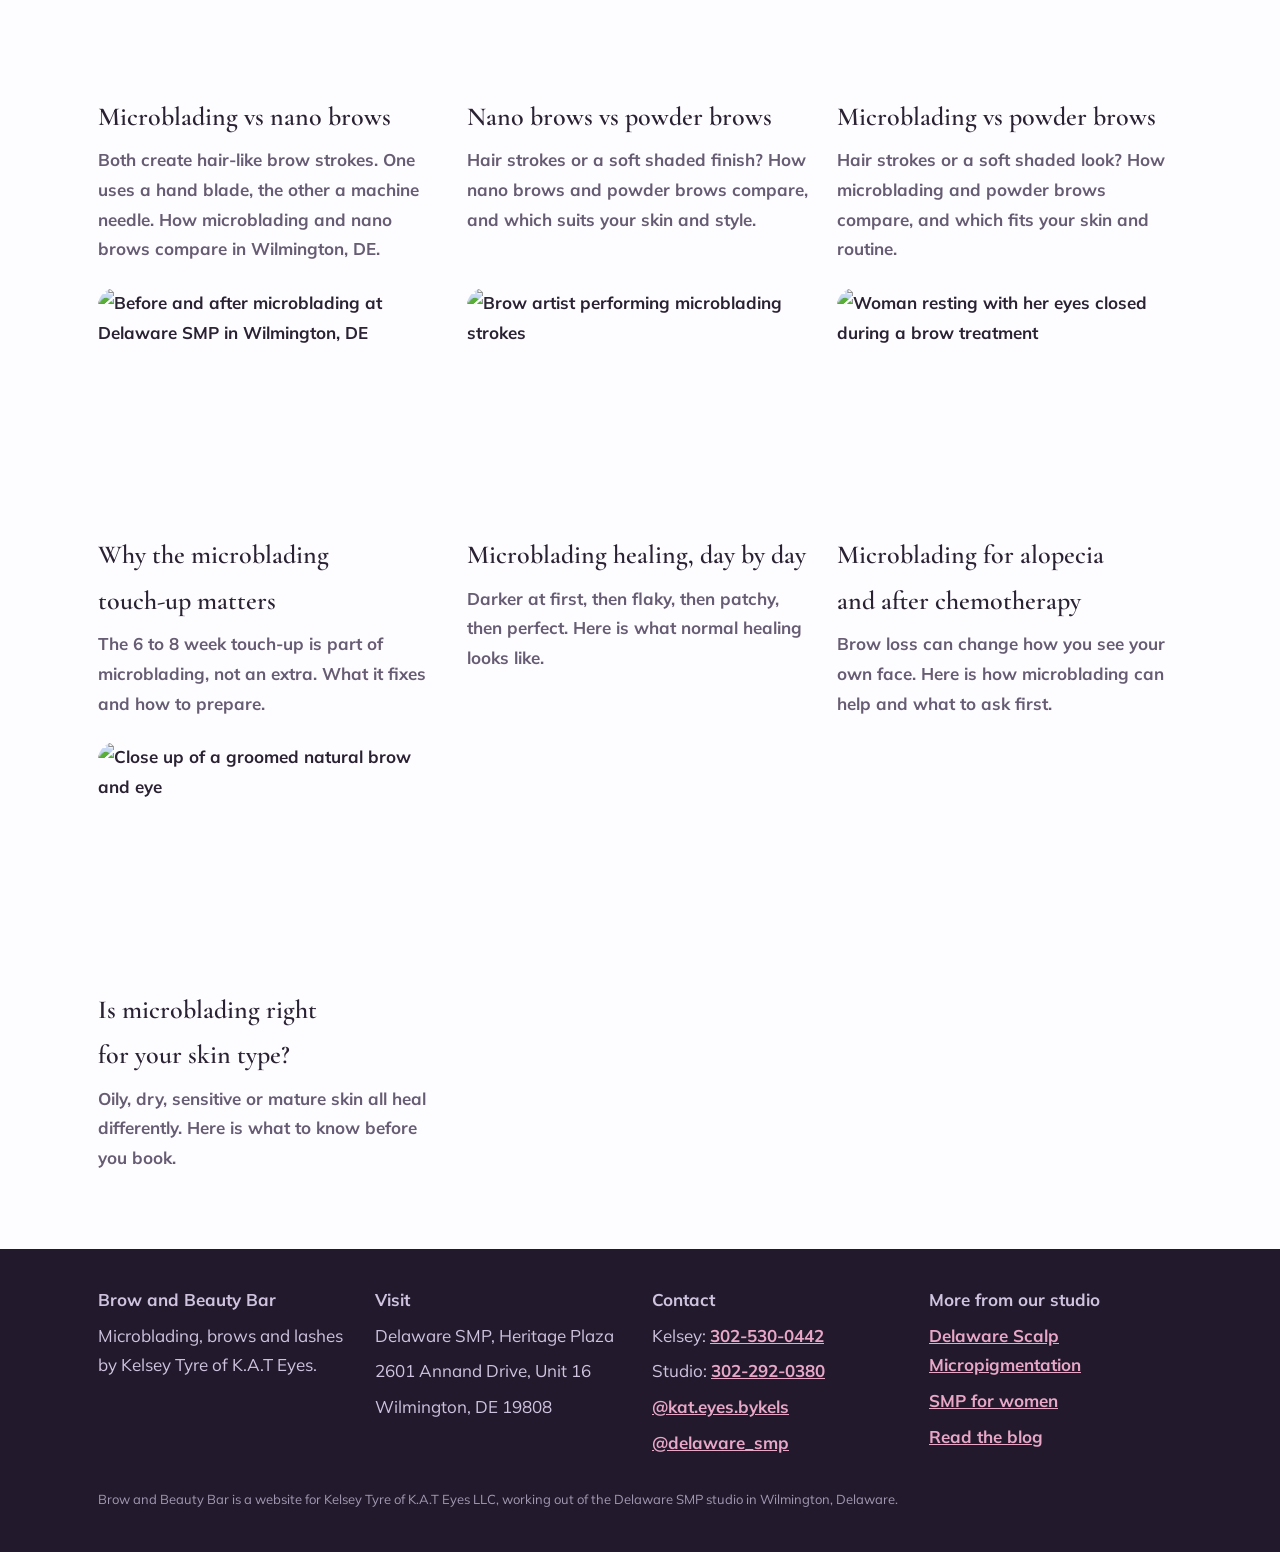
==== commit 13ecab0e: "Add real before and after brow gallery Co-Authored-By: Claude Opus 5.5 <noreply@anthropic.com> Claud" ====
--- a/index.html
+++ b/index.html
@@ -121,9 +121,9 @@
 
 <section class="gallery" aria-labelledby="gal-h">
 <div class="wrap">
-<h2 id="gal-h">Real brows from our studio</h2>
-<p>Microblading done at the Delaware SMP studio in Wilmington. No stock photos in this section.</p>
-<div class="gal-grid"><figure><img src="https://delawarescalpmicropigmentation.com/wp-content/uploads/2023/03/IMG_4636-scaled.jpg" alt="Microblading results at Delaware SMP" loading="lazy"></figure><figure><img src="https://delawarescalpmicropigmentation.com/wp-content/uploads/2023/03/IMG_9006-1.jpg" alt="Healed microblading brows at Delaware SMP in Wilmington, DE" loading="lazy"></figure><figure><img src="https://delawarescalpmicropigmentation.com/wp-content/uploads/2023/03/IMG_2310-1.jpg" alt="Microblading brows done at Delaware SMP" loading="lazy"></figure><figure><img src="https://delawarescalpmicropigmentation.com/wp-content/uploads/2023/03/IMG_4794.jpg" alt="Natural microblading strokes at Delaware SMP" loading="lazy"></figure><figure><img src="https://delawarescalpmicropigmentation.com/wp-content/uploads/2023/03/IMG_8723-300x225.jpg" alt="Microblading at Delaware SMP" loading="lazy"></figure><figure><img src="https://delawarescalpmicropigmentation.com/wp-content/uploads/2021/08/Microblading.png" alt="Microblading before and after at Delaware SMP" loading="lazy"></figure></div>
+<h2 id="gal-h">Real microblading before and afters</h2>
+<p>Microblading done at the Delaware SMP studio in Wilmington, DE. Real clients, no stock photos in this section.</p>
+<div class="gal-grid"><figure><img src="img/microblading-before-after-wilmington-de.jpg" alt="Microblading before and after, fuller natural brows, Wilmington DE" loading="lazy"></figure><figure><img src="img/microblading-sparse-brows-before-after-delaware.jpg" alt="Sparse brows rebuilt with microblading at Delaware SMP" loading="lazy"></figure><figure><img src="img/microblading-brow-shape-before-after.jpg" alt="Microblading brow reshape before and after, Delaware" loading="lazy"></figure><figure><img src="img/microblading-hair-strokes-before-after-new-castle-county.jpg" alt="Bold hair stroke microblading before and after, New Castle County DE" loading="lazy"></figure><figure><img src="https://delawarescalpmicropigmentation.com/wp-content/uploads/2023/03/IMG_4636-scaled.jpg" alt="Microblading results at Delaware SMP" loading="lazy"></figure><figure><img src="https://delawarescalpmicropigmentation.com/wp-content/uploads/2023/03/IMG_9006-1.jpg" alt="Healed microblading brows at Delaware SMP in Wilmington, DE" loading="lazy"></figure><figure><img src="https://delawarescalpmicropigmentation.com/wp-content/uploads/2023/03/IMG_4794.jpg" alt="Natural microblading strokes at Delaware SMP" loading="lazy"></figure><figure><img src="https://delawarescalpmicropigmentation.com/wp-content/uploads/2021/08/Microblading.png" alt="Microblading before and after at Delaware SMP" loading="lazy"></figure></div>
 </div>
 </section>
 <section class="ig" aria-labelledby="ig-h">
--- a/style.css
+++ b/style.css
@@ -1,5 +1,5 @@
 
-.gallery{padding:56px 0}.gal-grid{display:grid;grid-template-columns:repeat(auto-fill,minmax(220px,1fr));gap:12px;margin-top:18px}.gal-grid figure{margin:0;border-radius:10px;overflow:hidden;aspect-ratio:1/1}.gal-grid img{width:100%;height:100%;object-fit:cover;display:block}
+.gallery{padding:56px 0}.gal-grid{display:grid;grid-template-columns:repeat(auto-fill,minmax(220px,1fr));gap:12px;margin-top:18px}.gal-grid figure{margin:0;border-radius:10px;overflow:hidden}.gal-grid img{width:100%;height:auto;display:block}
 
 *{box-sizing:border-box}
 html{scroll-behavior:smooth}
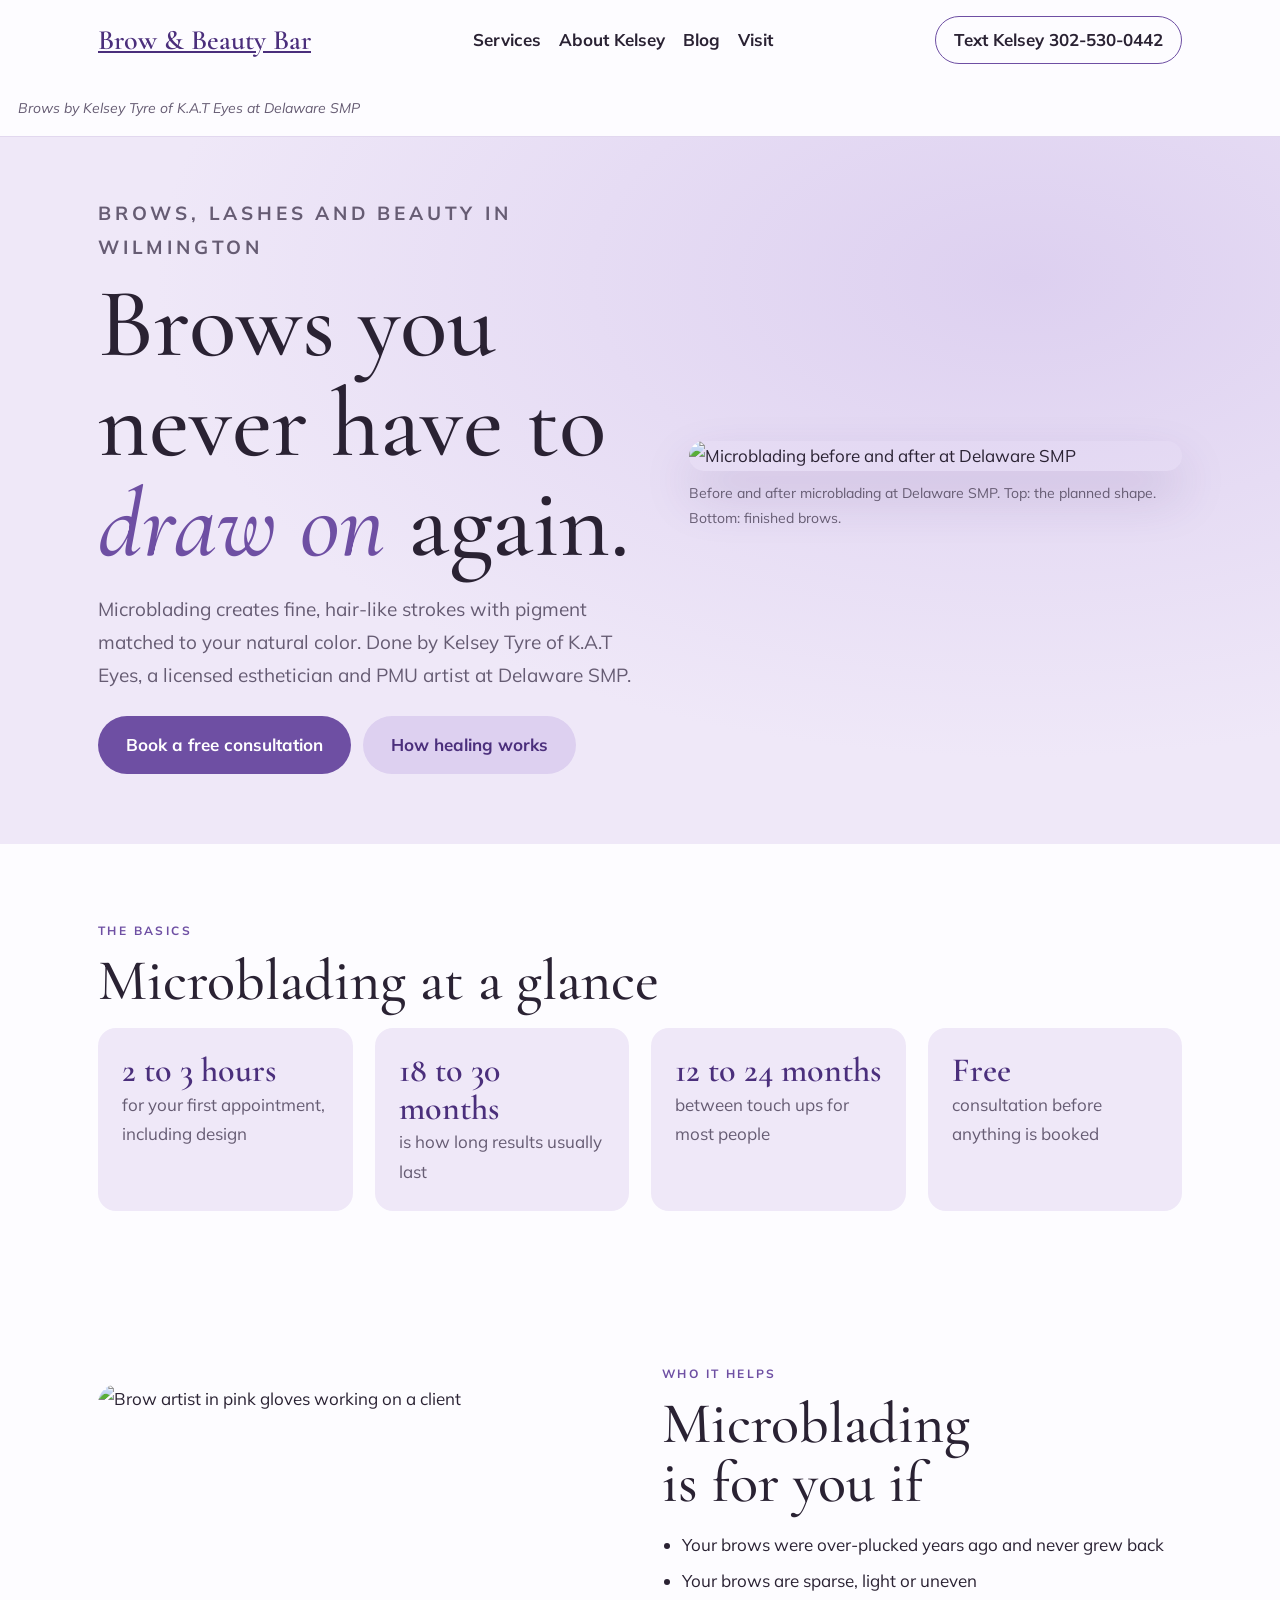
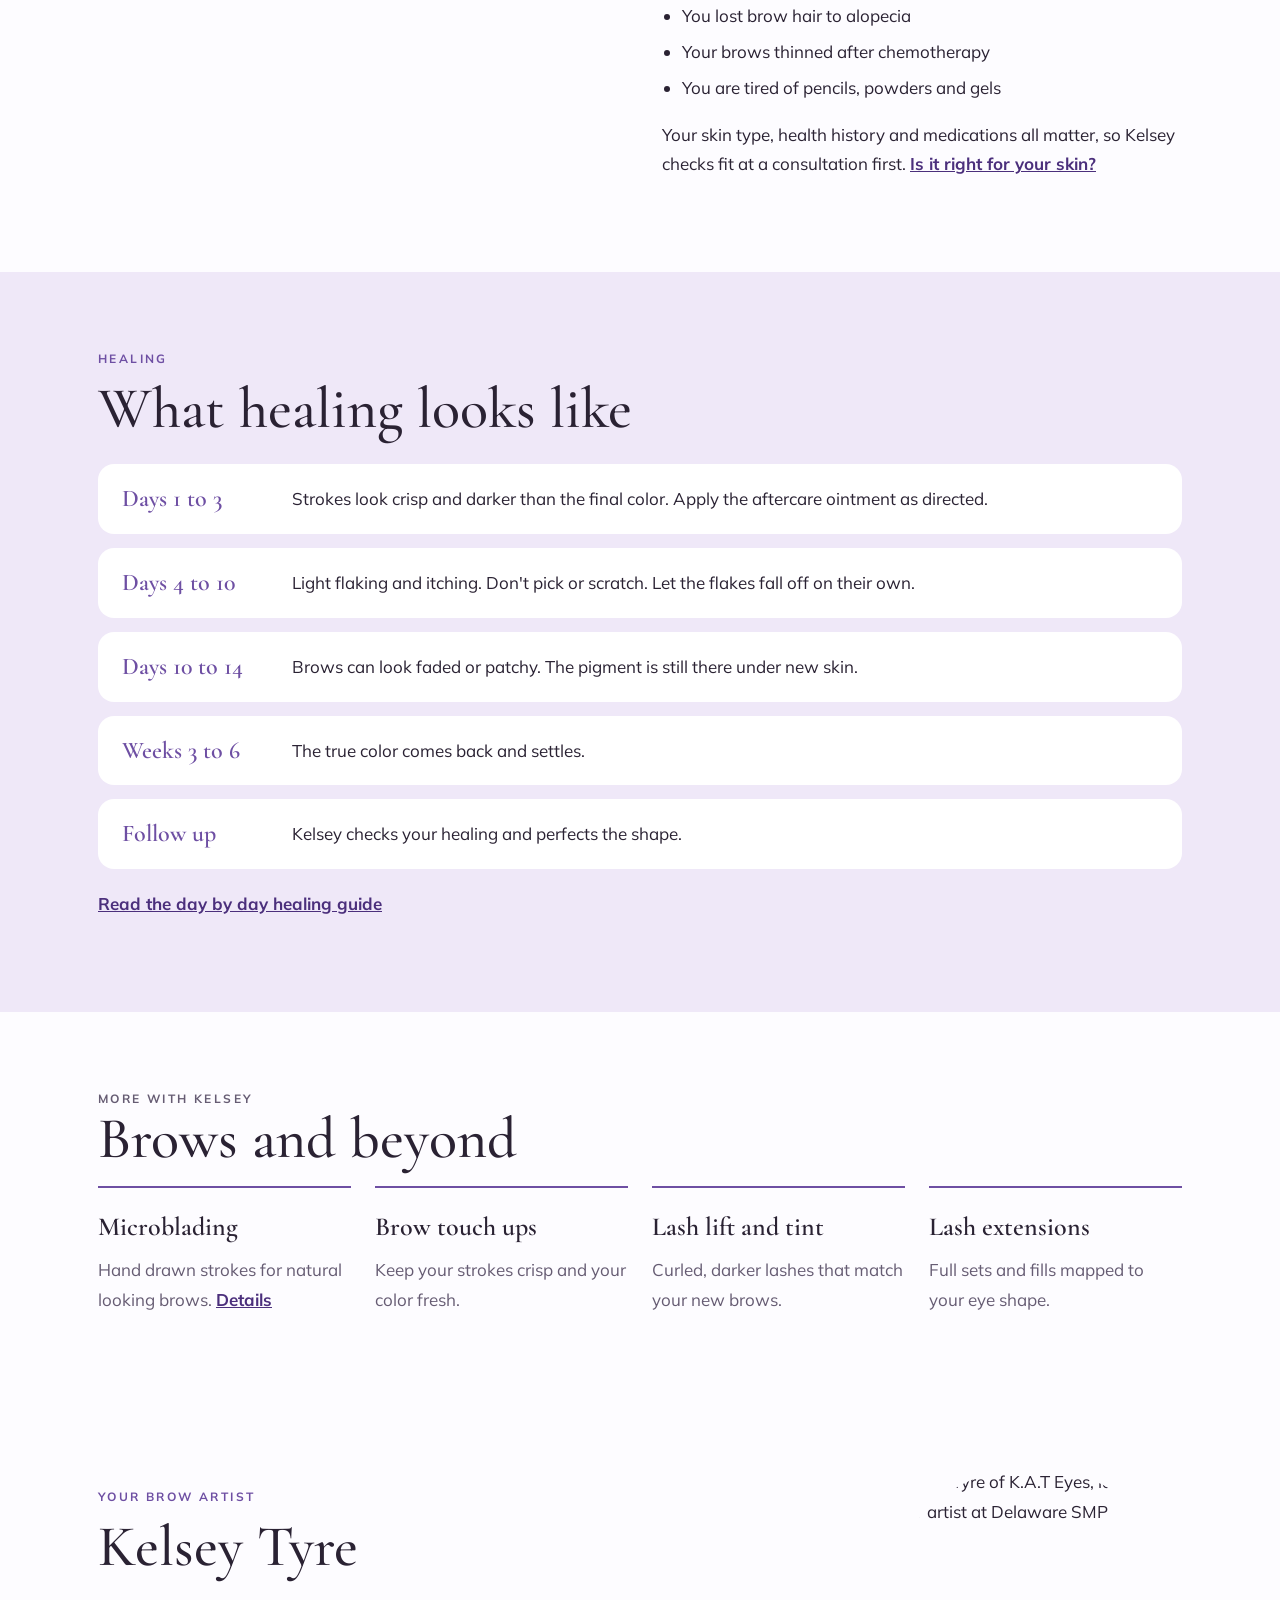
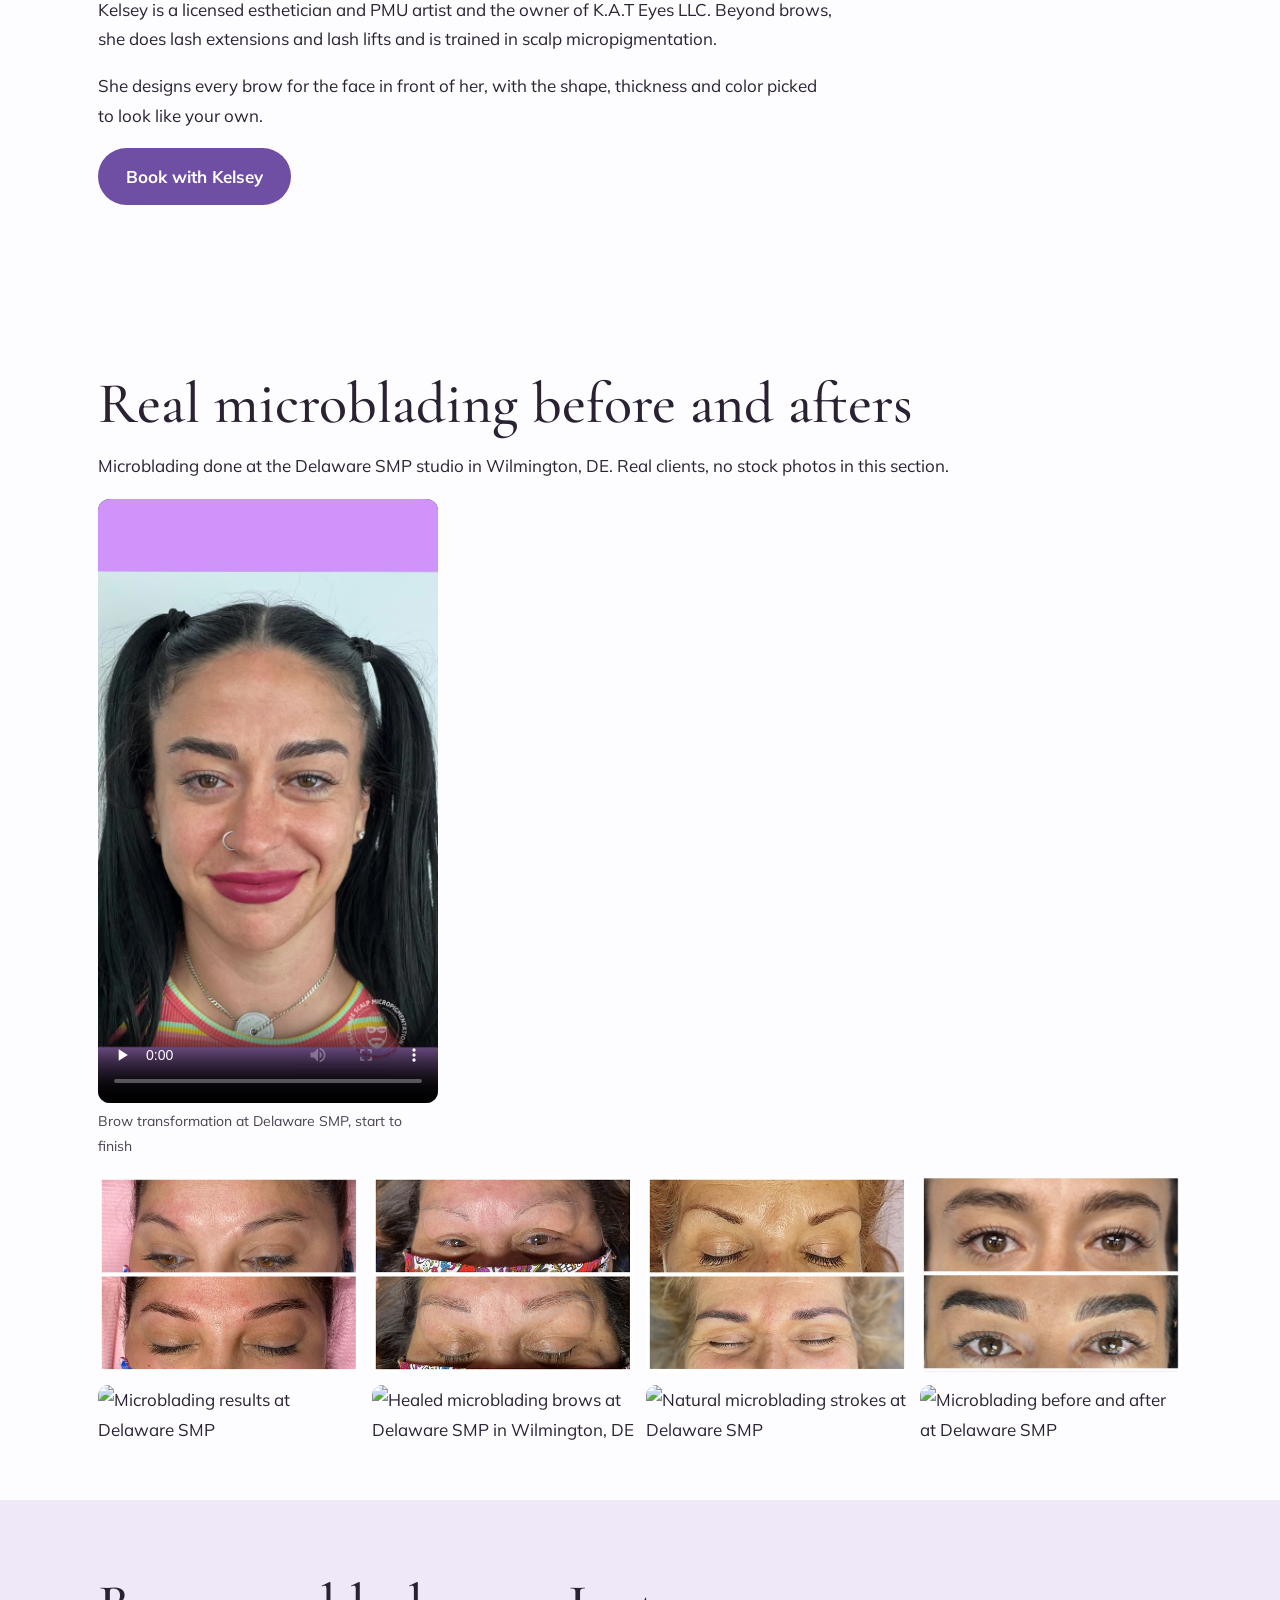
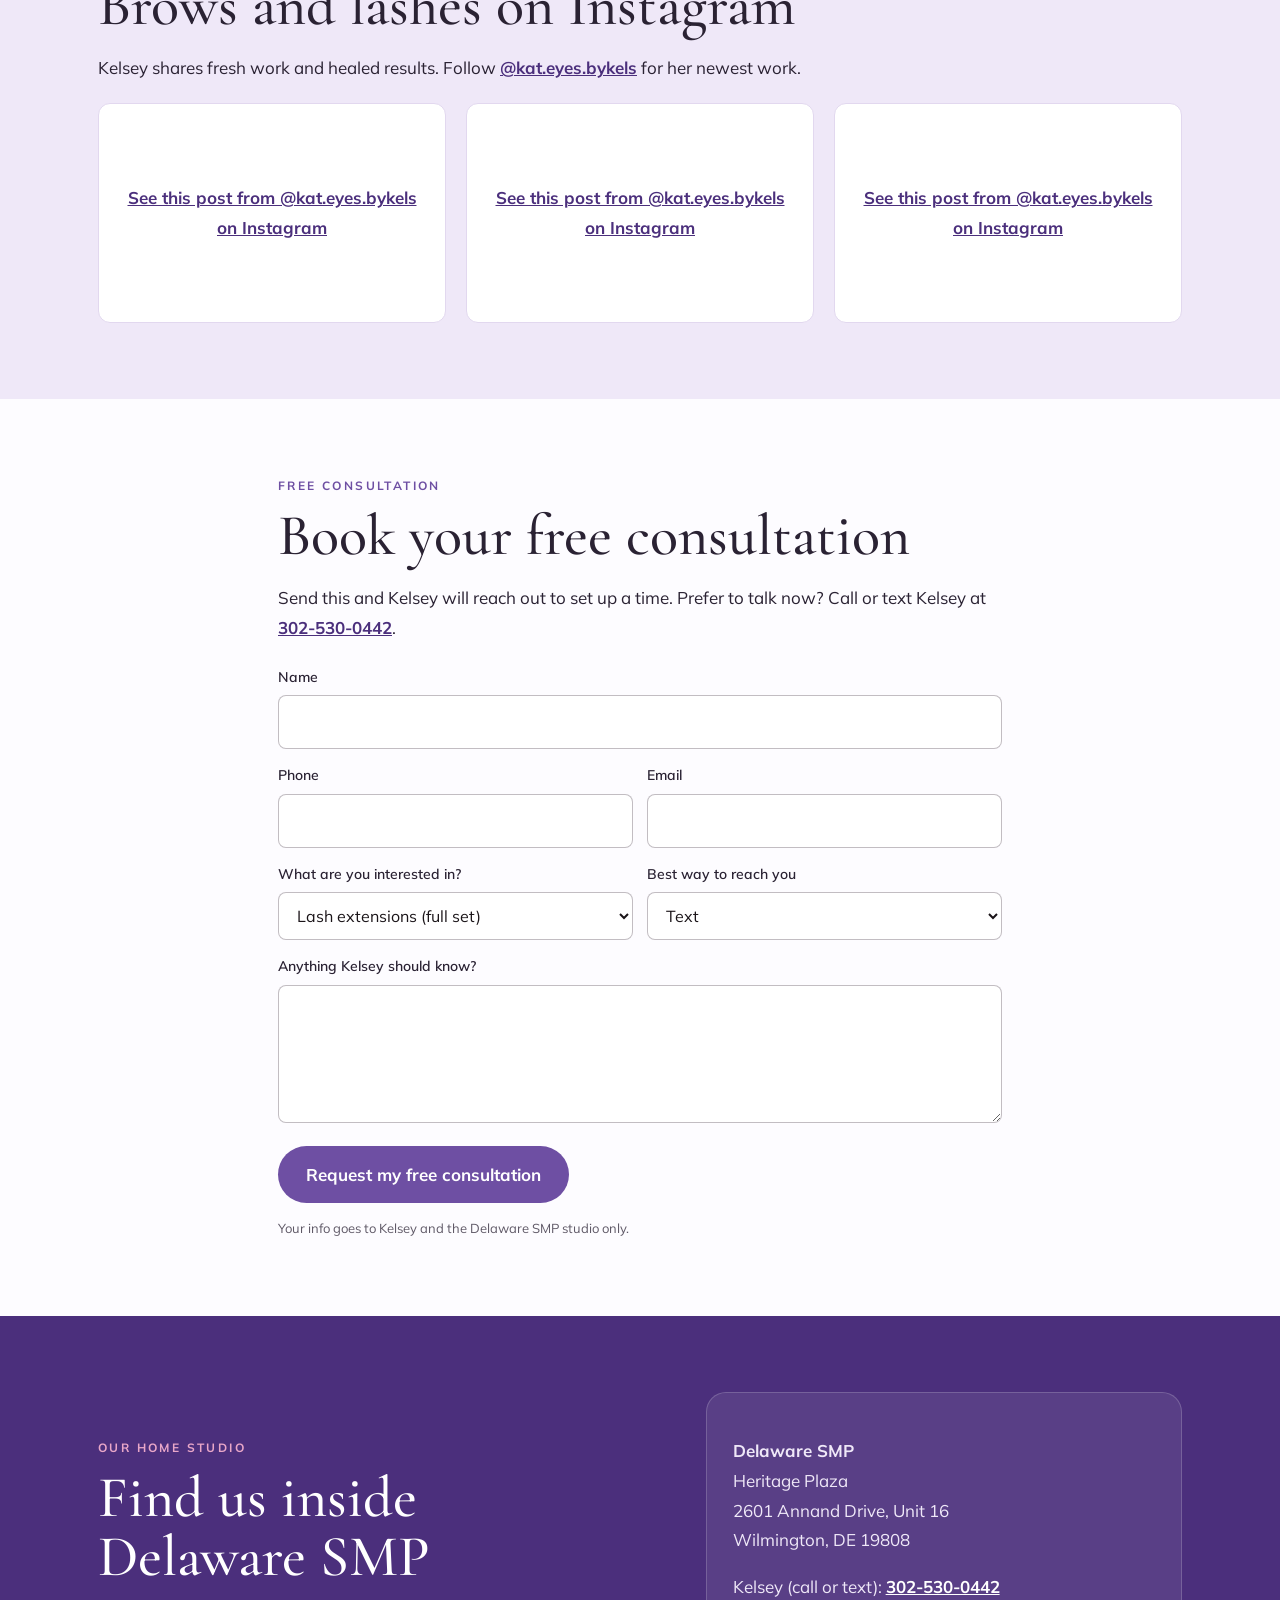
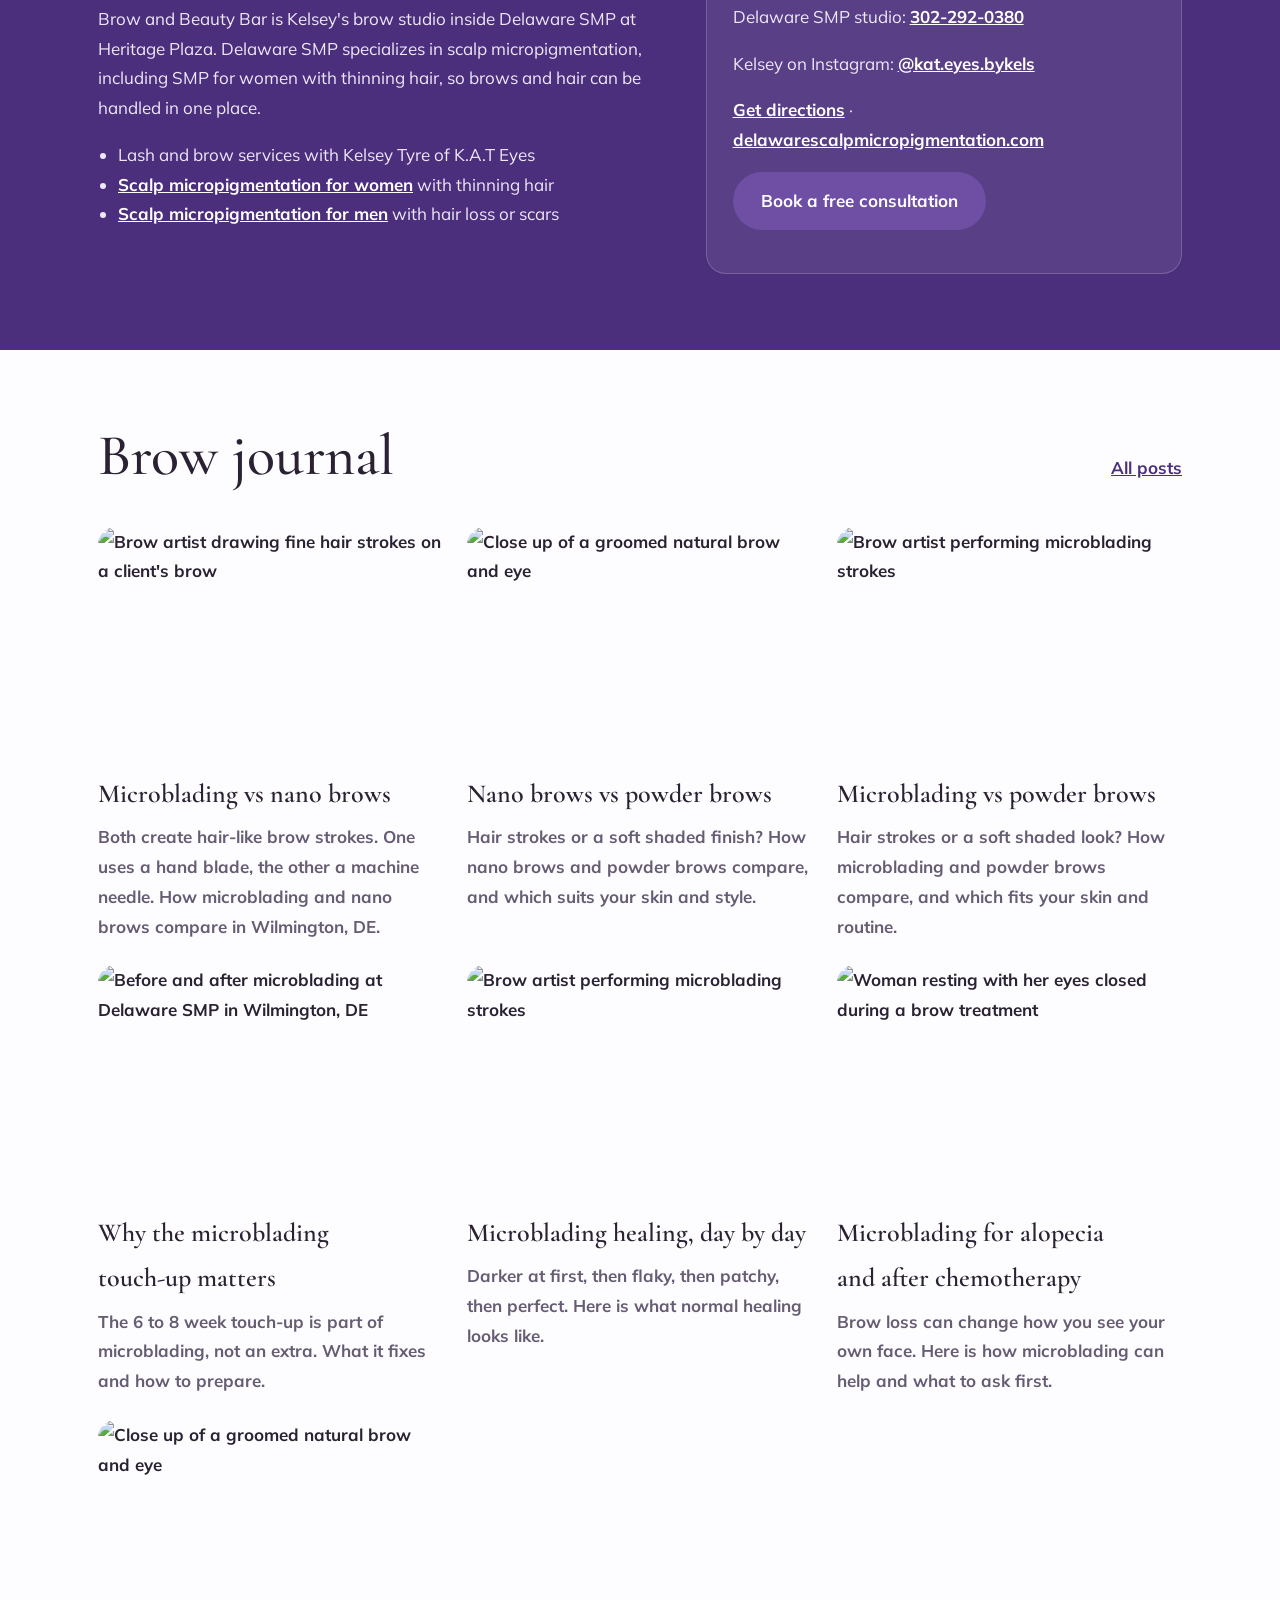
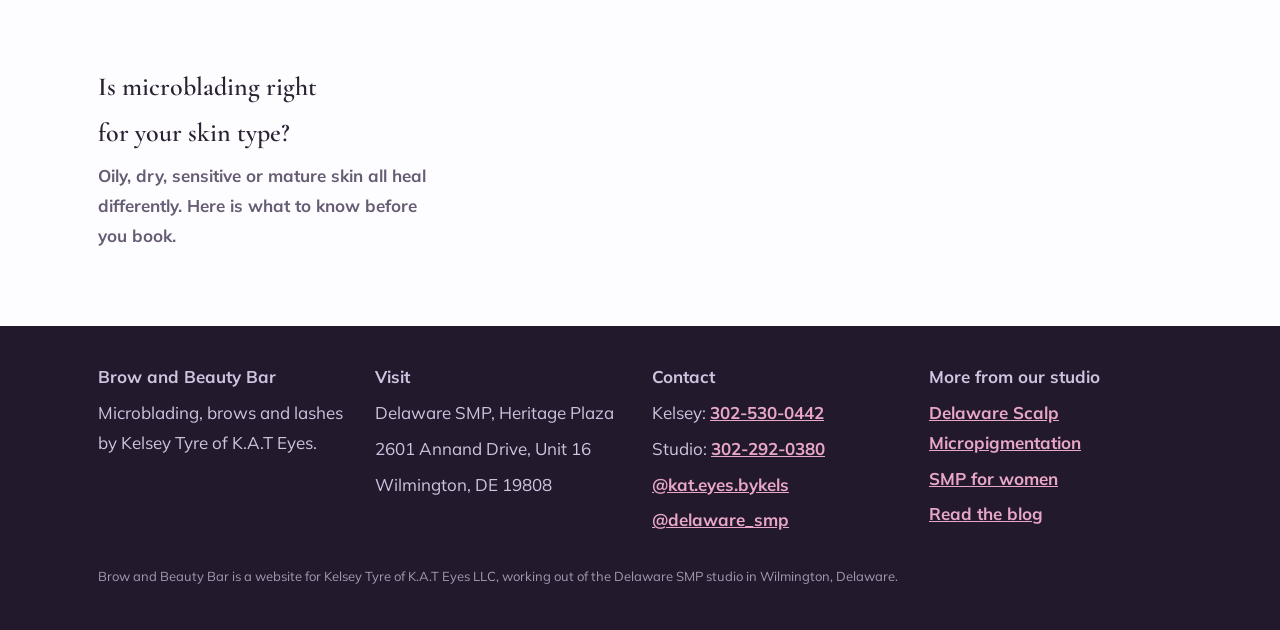
==== commit 775db2d3: "Add brow transformation video Co-Authored-By: Claude Opus 5.5 <noreply@anthropic.com> Claude-Session" ====
--- a/index.html
+++ b/index.html
@@ -123,7 +123,7 @@
 <div class="wrap">
 <h2 id="gal-h">Real microblading before and afters</h2>
 <p>Microblading done at the Delaware SMP studio in Wilmington, DE. Real clients, no stock photos in this section.</p>
-<div class="gal-grid"><figure><img src="img/microblading-before-after-wilmington-de.jpg" alt="Microblading before and after, fuller natural brows, Wilmington DE" loading="lazy"></figure><figure><img src="img/microblading-sparse-brows-before-after-delaware.jpg" alt="Sparse brows rebuilt with microblading at Delaware SMP" loading="lazy"></figure><figure><img src="img/microblading-brow-shape-before-after.jpg" alt="Microblading brow reshape before and after, Delaware" loading="lazy"></figure><figure><img src="img/microblading-hair-strokes-before-after-new-castle-county.jpg" alt="Bold hair stroke microblading before and after, New Castle County DE" loading="lazy"></figure><figure><img src="https://delawarescalpmicropigmentation.com/wp-content/uploads/2023/03/IMG_4636-scaled.jpg" alt="Microblading results at Delaware SMP" loading="lazy"></figure><figure><img src="https://delawarescalpmicropigmentation.com/wp-content/uploads/2023/03/IMG_9006-1.jpg" alt="Healed microblading brows at Delaware SMP in Wilmington, DE" loading="lazy"></figure><figure><img src="https://delawarescalpmicropigmentation.com/wp-content/uploads/2023/03/IMG_4794.jpg" alt="Natural microblading strokes at Delaware SMP" loading="lazy"></figure><figure><img src="https://delawarescalpmicropigmentation.com/wp-content/uploads/2021/08/Microblading.png" alt="Microblading before and after at Delaware SMP" loading="lazy"></figure></div>
+<div class="gal-vids"><figure class="gal-vid"><video controls playsinline preload="none" poster="img/microblading-transformation-delaware-smp.jpg" aria-label="Brow transformation at Delaware SMP, start to finish"><source src="img/microblading-transformation-delaware-smp.mp4" type="video/mp4"></video><figcaption>Brow transformation at Delaware SMP, start to finish</figcaption></figure></div><div class="gal-grid"><figure><img src="img/microblading-before-after-wilmington-de.jpg" alt="Microblading before and after, fuller natural brows, Wilmington DE" loading="lazy"></figure><figure><img src="img/microblading-sparse-brows-before-after-delaware.jpg" alt="Sparse brows rebuilt with microblading at Delaware SMP" loading="lazy"></figure><figure><img src="img/microblading-brow-shape-before-after.jpg" alt="Microblading brow reshape before and after, Delaware" loading="lazy"></figure><figure><img src="img/microblading-hair-strokes-before-after-new-castle-county.jpg" alt="Bold hair stroke microblading before and after, New Castle County DE" loading="lazy"></figure><figure><img src="https://delawarescalpmicropigmentation.com/wp-content/uploads/2023/03/IMG_4636-scaled.jpg" alt="Microblading results at Delaware SMP" loading="lazy"></figure><figure><img src="https://delawarescalpmicropigmentation.com/wp-content/uploads/2023/03/IMG_9006-1.jpg" alt="Healed microblading brows at Delaware SMP in Wilmington, DE" loading="lazy"></figure><figure><img src="https://delawarescalpmicropigmentation.com/wp-content/uploads/2023/03/IMG_4794.jpg" alt="Natural microblading strokes at Delaware SMP" loading="lazy"></figure><figure><img src="https://delawarescalpmicropigmentation.com/wp-content/uploads/2021/08/Microblading.png" alt="Microblading before and after at Delaware SMP" loading="lazy"></figure></div>
 </div>
 </section>
 <section class="ig" aria-labelledby="ig-h">
--- a/style.css
+++ b/style.css
@@ -1,5 +1,5 @@
 
-.gallery{padding:56px 0}.gal-grid{display:grid;grid-template-columns:repeat(auto-fill,minmax(220px,1fr));gap:12px;margin-top:18px}.gal-grid figure{margin:0;border-radius:10px;overflow:hidden}.gal-grid img{width:100%;height:auto;display:block}
+.gallery{padding:56px 0}.gal-grid{display:grid;grid-template-columns:repeat(auto-fill,minmax(220px,1fr));gap:12px;margin-top:18px}.gal-grid figure{margin:0;border-radius:10px;overflow:hidden}.gal-grid img{width:100%;height:auto;display:block}.gal-vids{display:flex;flex-wrap:wrap;gap:16px;margin-top:18px}.gal-vid{margin:0;width:min(340px,100%)}.gal-vid video{width:100%;aspect-ratio:9/16;border-radius:12px;background:#000;display:block}.gal-vid figcaption{font-size:14px;margin-top:6px;opacity:.85}
 
 *{box-sizing:border-box}
 html{scroll-behavior:smooth}
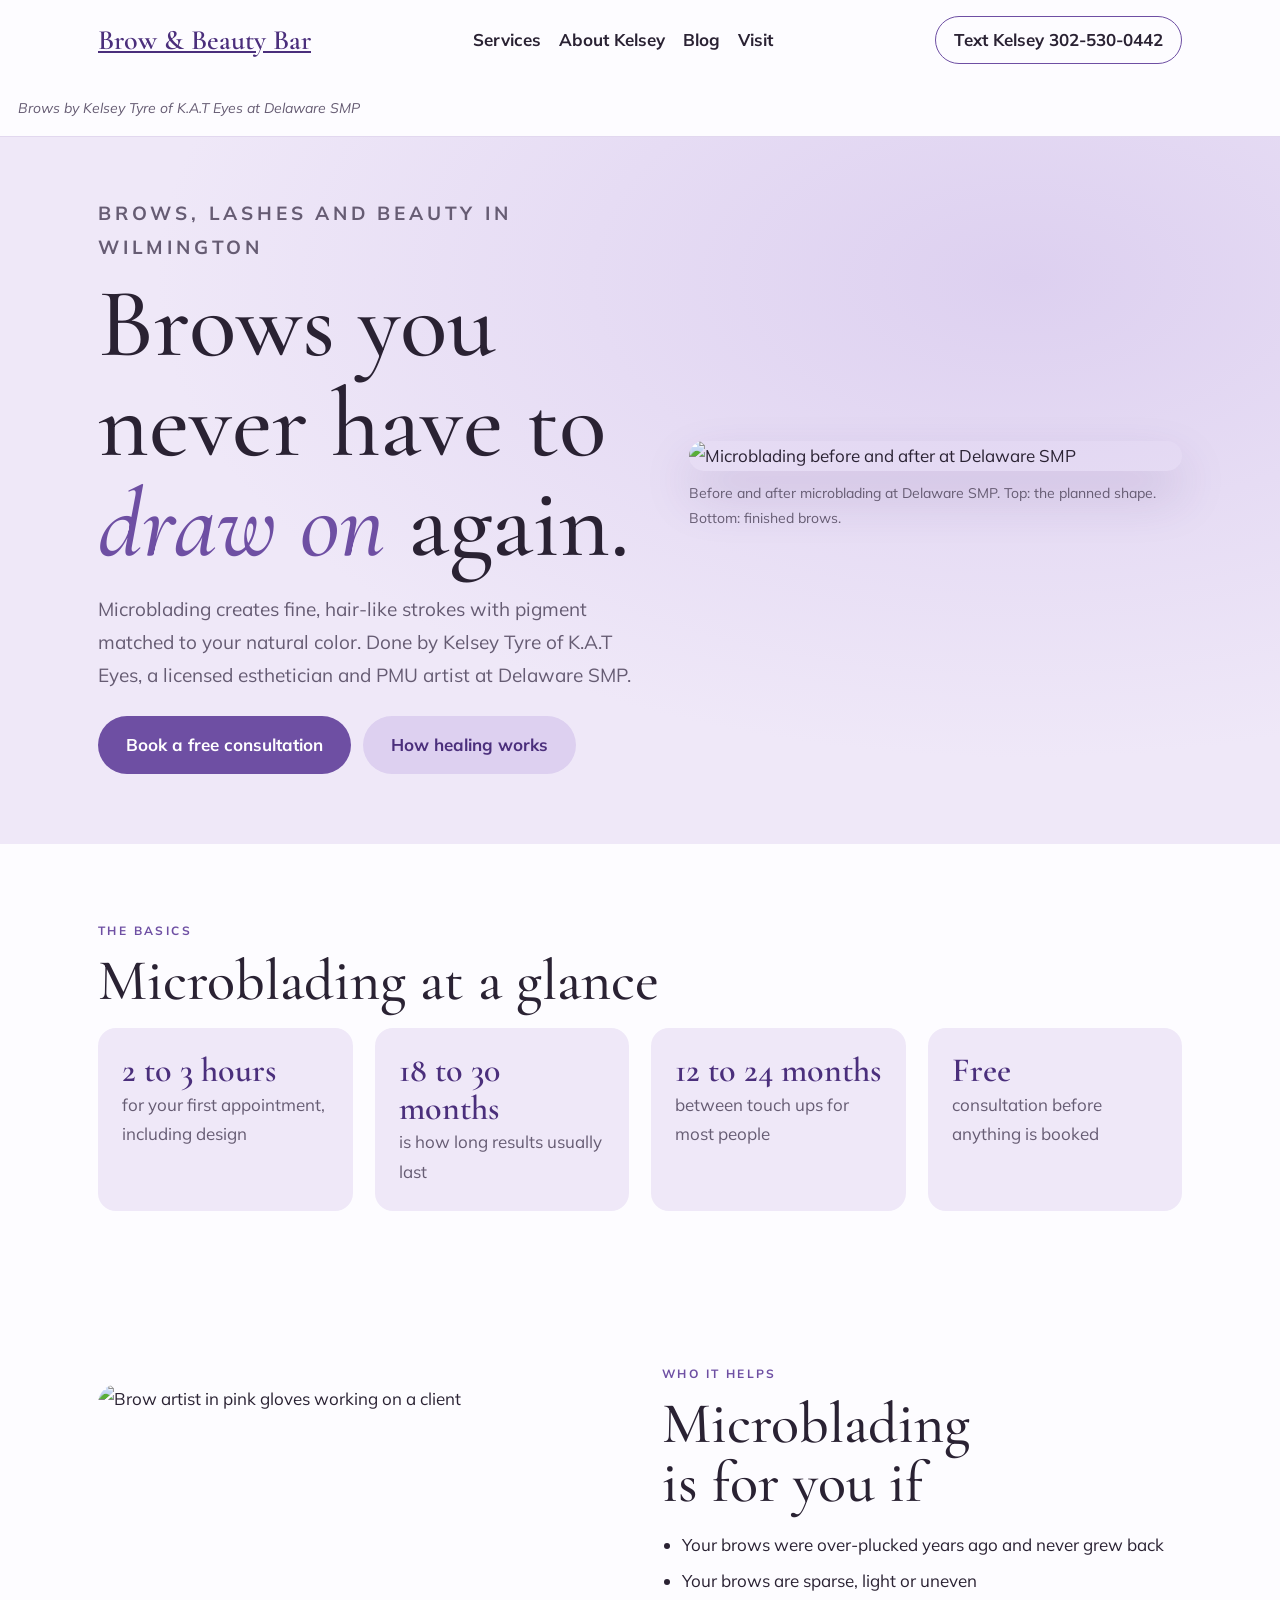
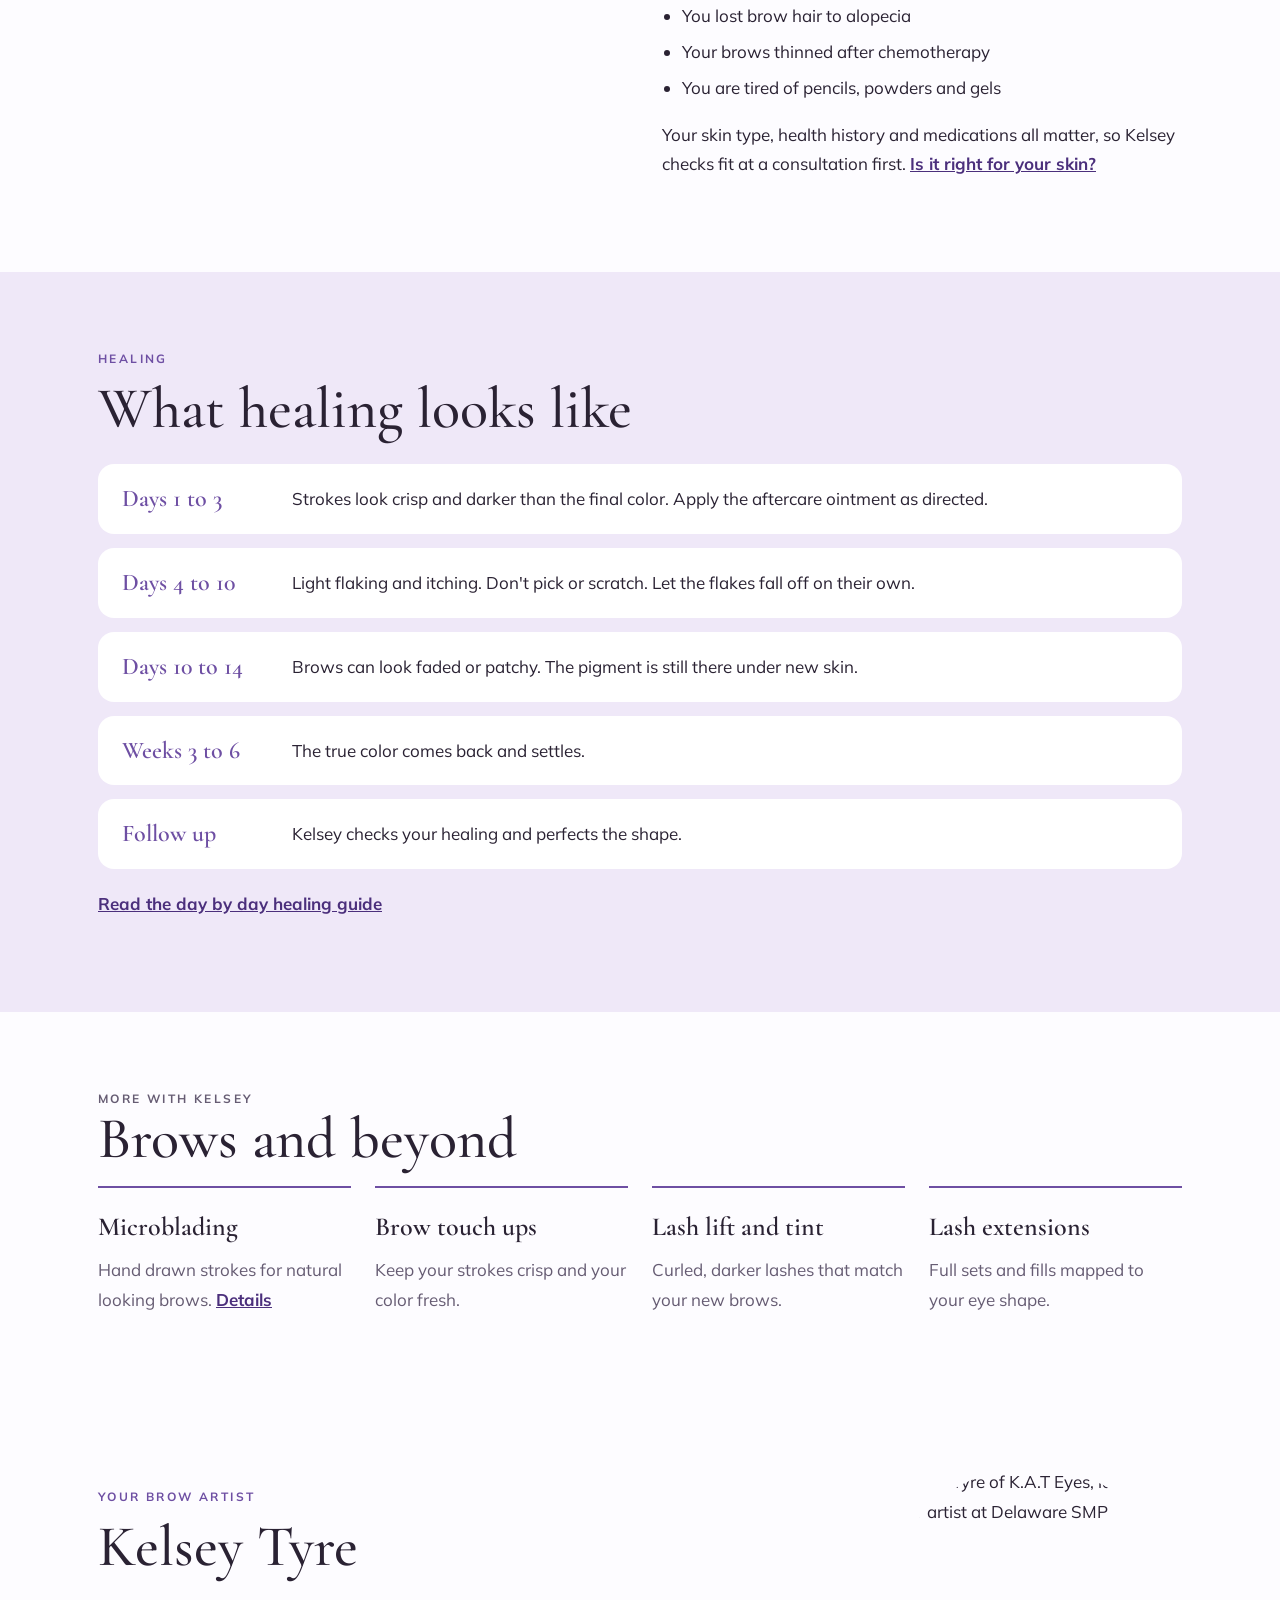
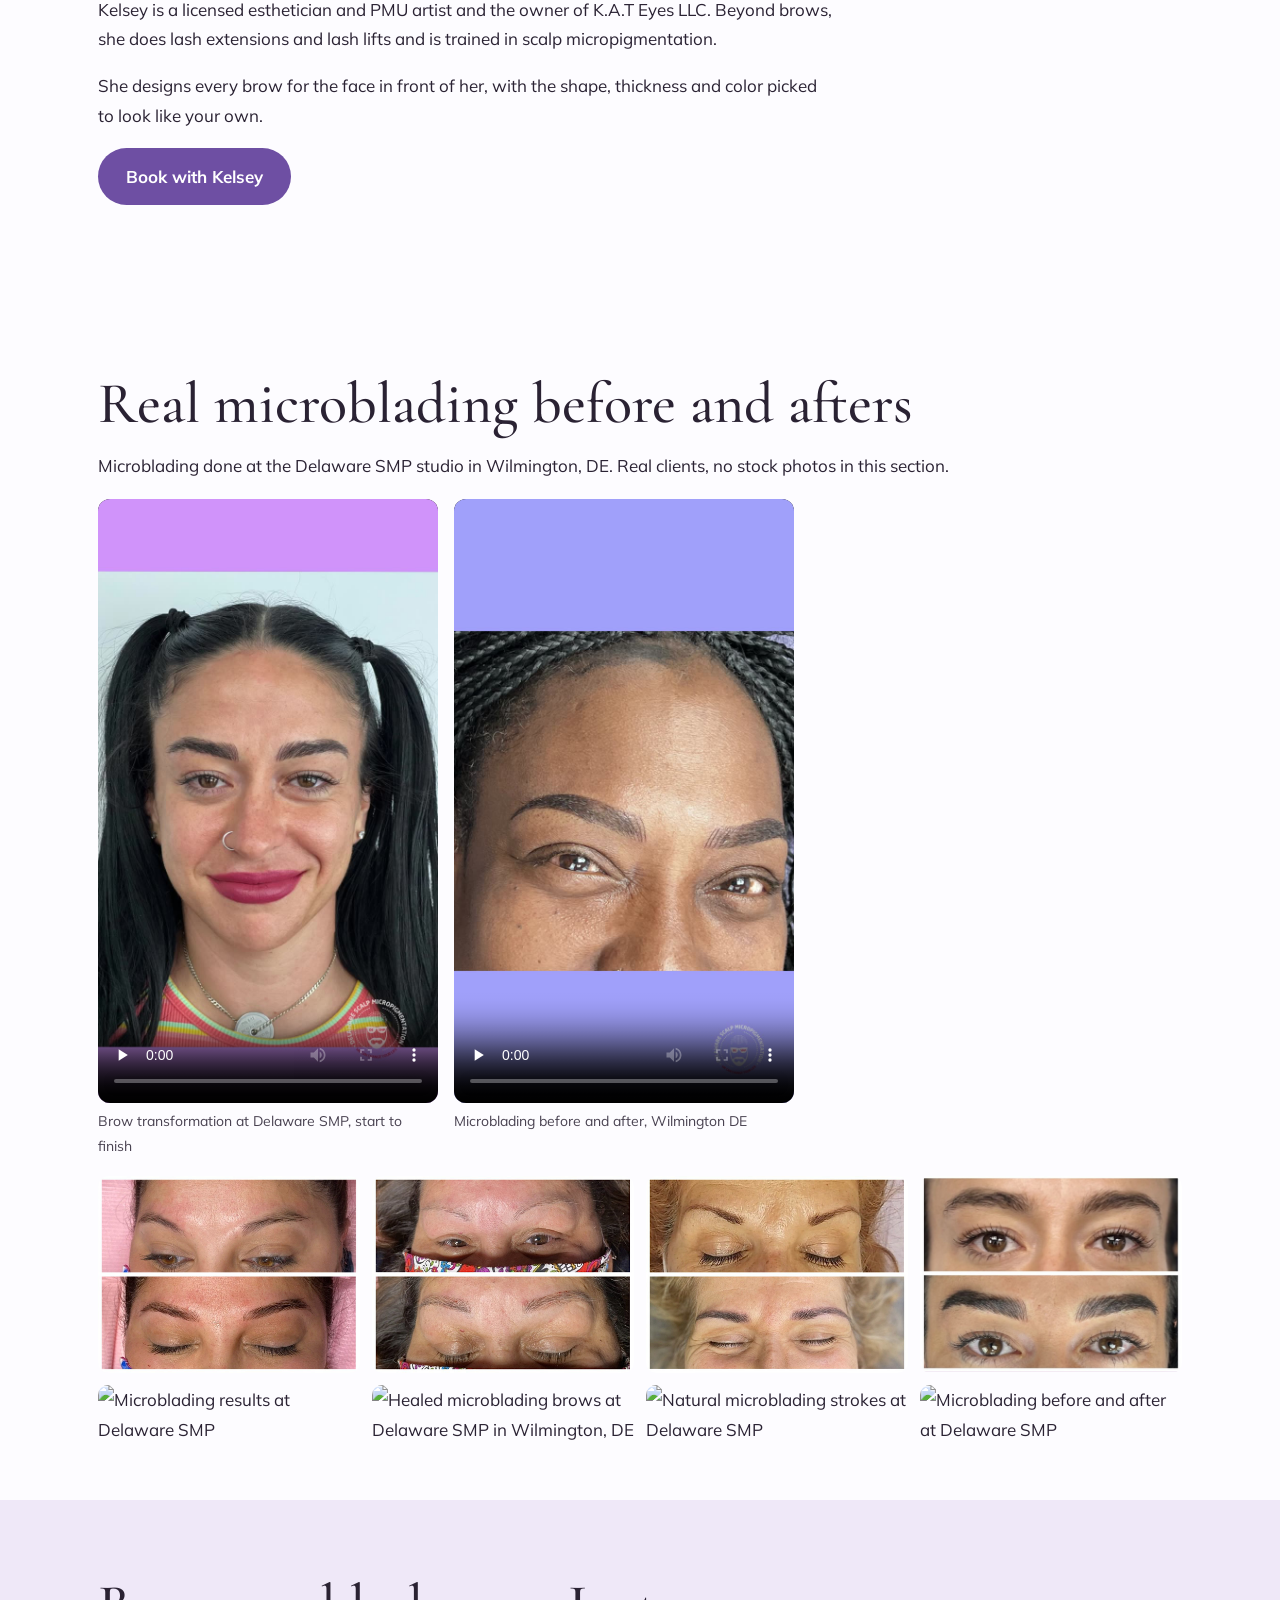
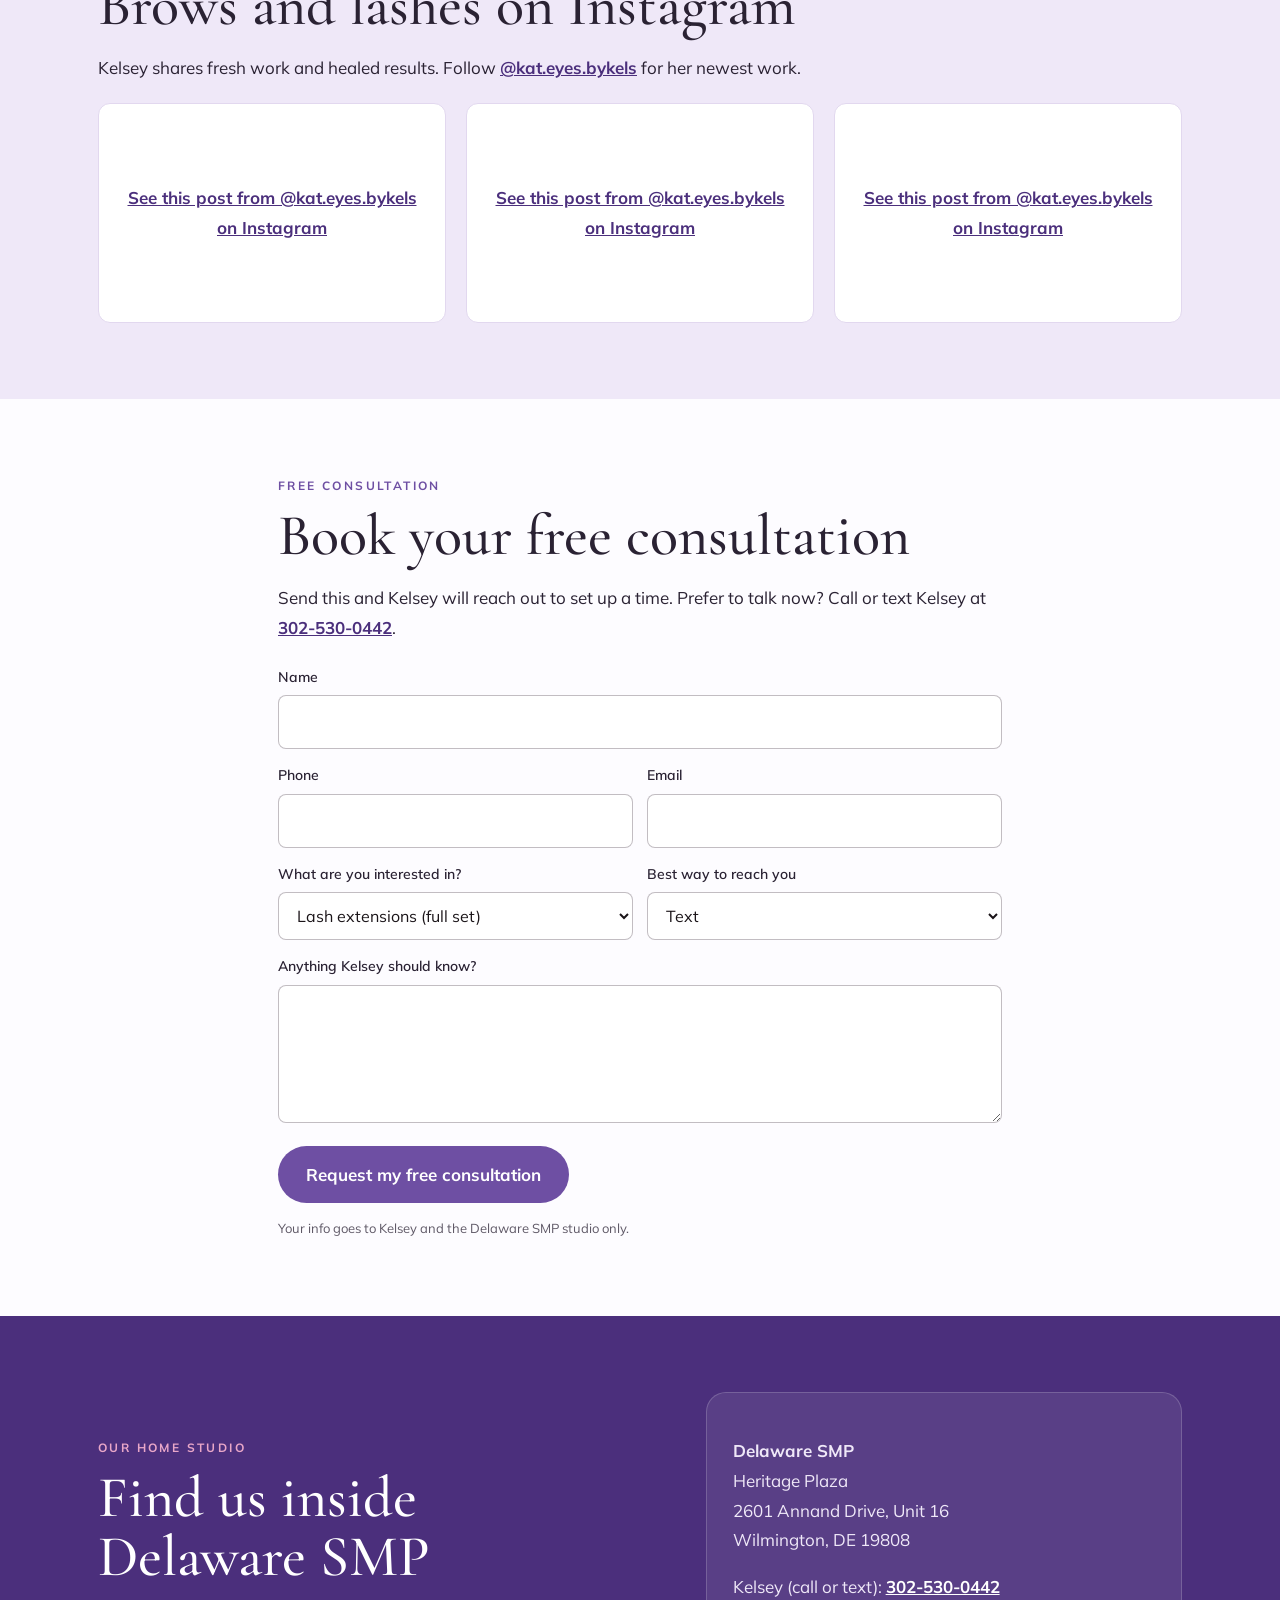
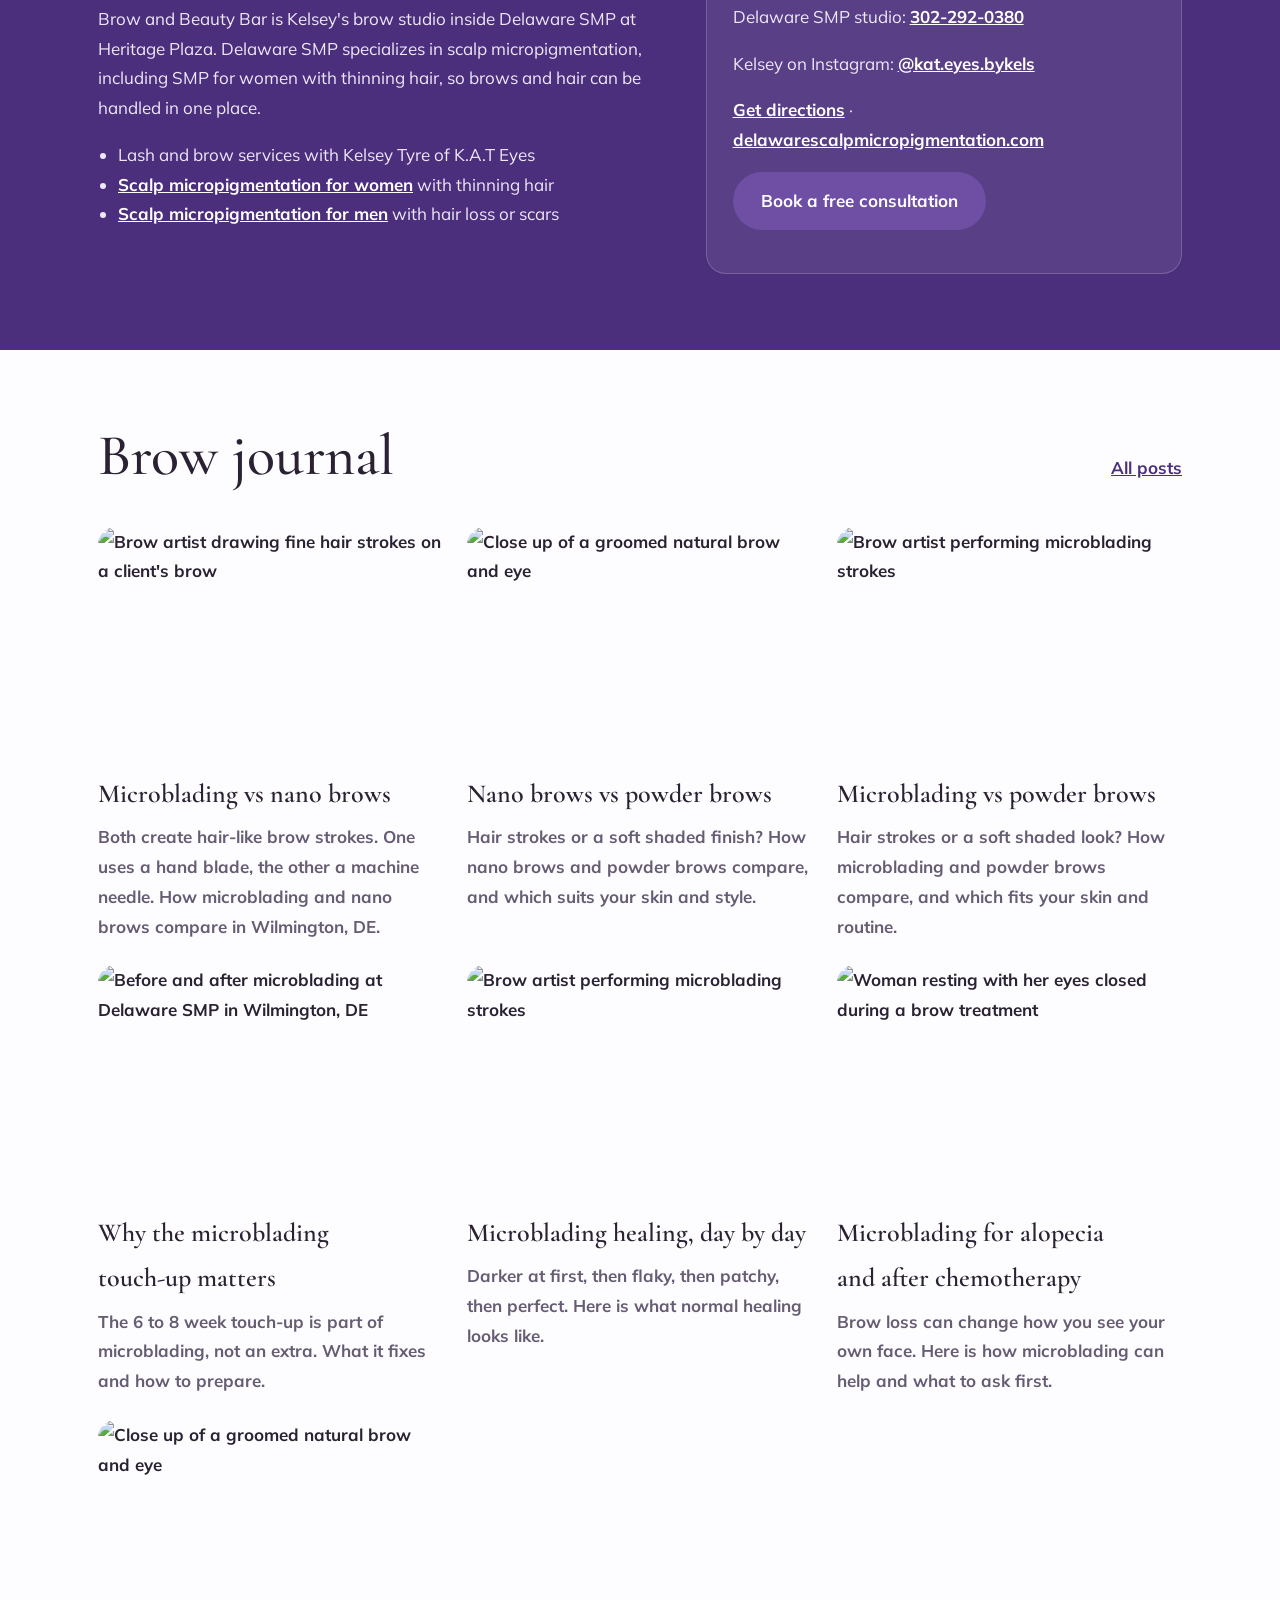
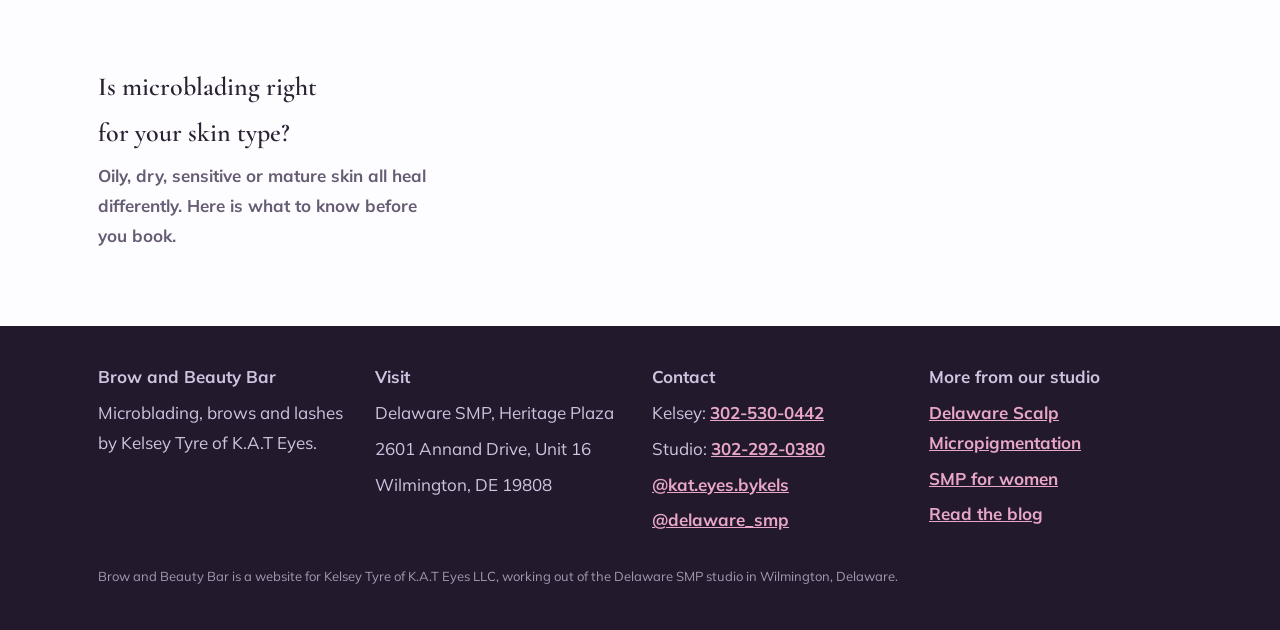
==== commit 7eabd9b8: "Add brow videos Co-Authored-By: Claude Opus 5.5 <noreply@anthropic.com> Claude-Session: https://clau" ====
--- a/index.html
+++ b/index.html
@@ -123,7 +123,7 @@
 <div class="wrap">
 <h2 id="gal-h">Real microblading before and afters</h2>
 <p>Microblading done at the Delaware SMP studio in Wilmington, DE. Real clients, no stock photos in this section.</p>
-<div class="gal-vids"><figure class="gal-vid"><video controls playsinline preload="none" poster="img/microblading-transformation-delaware-smp.jpg" aria-label="Brow transformation at Delaware SMP, start to finish"><source src="img/microblading-transformation-delaware-smp.mp4" type="video/mp4"></video><figcaption>Brow transformation at Delaware SMP, start to finish</figcaption></figure></div><div class="gal-grid"><figure><img src="img/microblading-before-after-wilmington-de.jpg" alt="Microblading before and after, fuller natural brows, Wilmington DE" loading="lazy"></figure><figure><img src="img/microblading-sparse-brows-before-after-delaware.jpg" alt="Sparse brows rebuilt with microblading at Delaware SMP" loading="lazy"></figure><figure><img src="img/microblading-brow-shape-before-after.jpg" alt="Microblading brow reshape before and after, Delaware" loading="lazy"></figure><figure><img src="img/microblading-hair-strokes-before-after-new-castle-county.jpg" alt="Bold hair stroke microblading before and after, New Castle County DE" loading="lazy"></figure><figure><img src="https://delawarescalpmicropigmentation.com/wp-content/uploads/2023/03/IMG_4636-scaled.jpg" alt="Microblading results at Delaware SMP" loading="lazy"></figure><figure><img src="https://delawarescalpmicropigmentation.com/wp-content/uploads/2023/03/IMG_9006-1.jpg" alt="Healed microblading brows at Delaware SMP in Wilmington, DE" loading="lazy"></figure><figure><img src="https://delawarescalpmicropigmentation.com/wp-content/uploads/2023/03/IMG_4794.jpg" alt="Natural microblading strokes at Delaware SMP" loading="lazy"></figure><figure><img src="https://delawarescalpmicropigmentation.com/wp-content/uploads/2021/08/Microblading.png" alt="Microblading before and after at Delaware SMP" loading="lazy"></figure></div>
+<div class="gal-vids"><figure class="gal-vid"><video controls playsinline preload="none" poster="img/microblading-transformation-delaware-smp.jpg" aria-label="Brow transformation at Delaware SMP, start to finish"><source src="img/microblading-transformation-delaware-smp.mp4" type="video/mp4"></video><figcaption>Brow transformation at Delaware SMP, start to finish</figcaption></figure><figure class="gal-vid"><video controls playsinline preload="none" poster="img/microblading-before-after-video-wilmington-de.jpg" aria-label="Microblading before and after, Wilmington DE"><source src="img/microblading-before-after-video-wilmington-de.mp4" type="video/mp4"></video><figcaption>Microblading before and after, Wilmington DE</figcaption></figure></div><div class="gal-grid"><figure><img src="img/microblading-before-after-wilmington-de.jpg" alt="Microblading before and after, fuller natural brows, Wilmington DE" loading="lazy"></figure><figure><img src="img/microblading-sparse-brows-before-after-delaware.jpg" alt="Sparse brows rebuilt with microblading at Delaware SMP" loading="lazy"></figure><figure><img src="img/microblading-brow-shape-before-after.jpg" alt="Microblading brow reshape before and after, Delaware" loading="lazy"></figure><figure><img src="img/microblading-hair-strokes-before-after-new-castle-county.jpg" alt="Bold hair stroke microblading before and after, New Castle County DE" loading="lazy"></figure><figure><img src="https://delawarescalpmicropigmentation.com/wp-content/uploads/2023/03/IMG_4636-scaled.jpg" alt="Microblading results at Delaware SMP" loading="lazy"></figure><figure><img src="https://delawarescalpmicropigmentation.com/wp-content/uploads/2023/03/IMG_9006-1.jpg" alt="Healed microblading brows at Delaware SMP in Wilmington, DE" loading="lazy"></figure><figure><img src="https://delawarescalpmicropigmentation.com/wp-content/uploads/2023/03/IMG_4794.jpg" alt="Natural microblading strokes at Delaware SMP" loading="lazy"></figure><figure><img src="https://delawarescalpmicropigmentation.com/wp-content/uploads/2021/08/Microblading.png" alt="Microblading before and after at Delaware SMP" loading="lazy"></figure></div>
 </div>
 </section>
 <section class="ig" aria-labelledby="ig-h">
